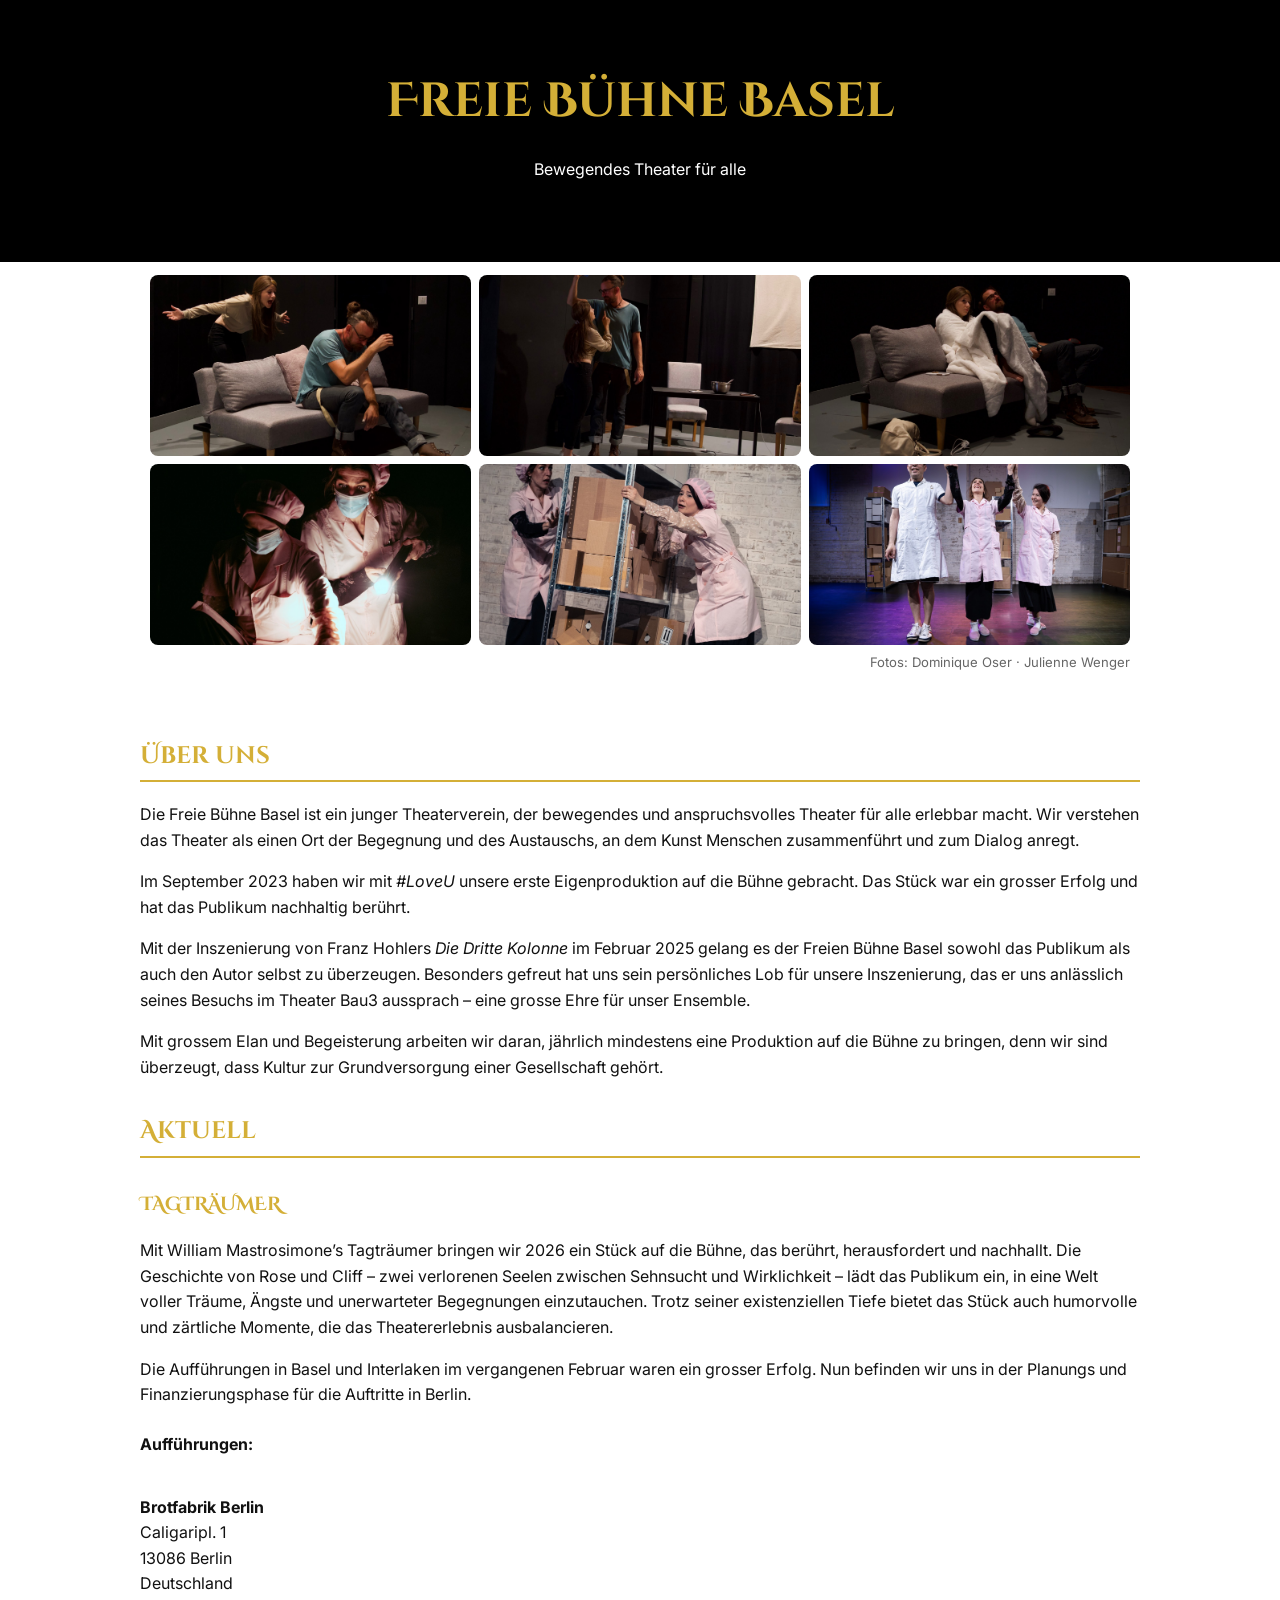
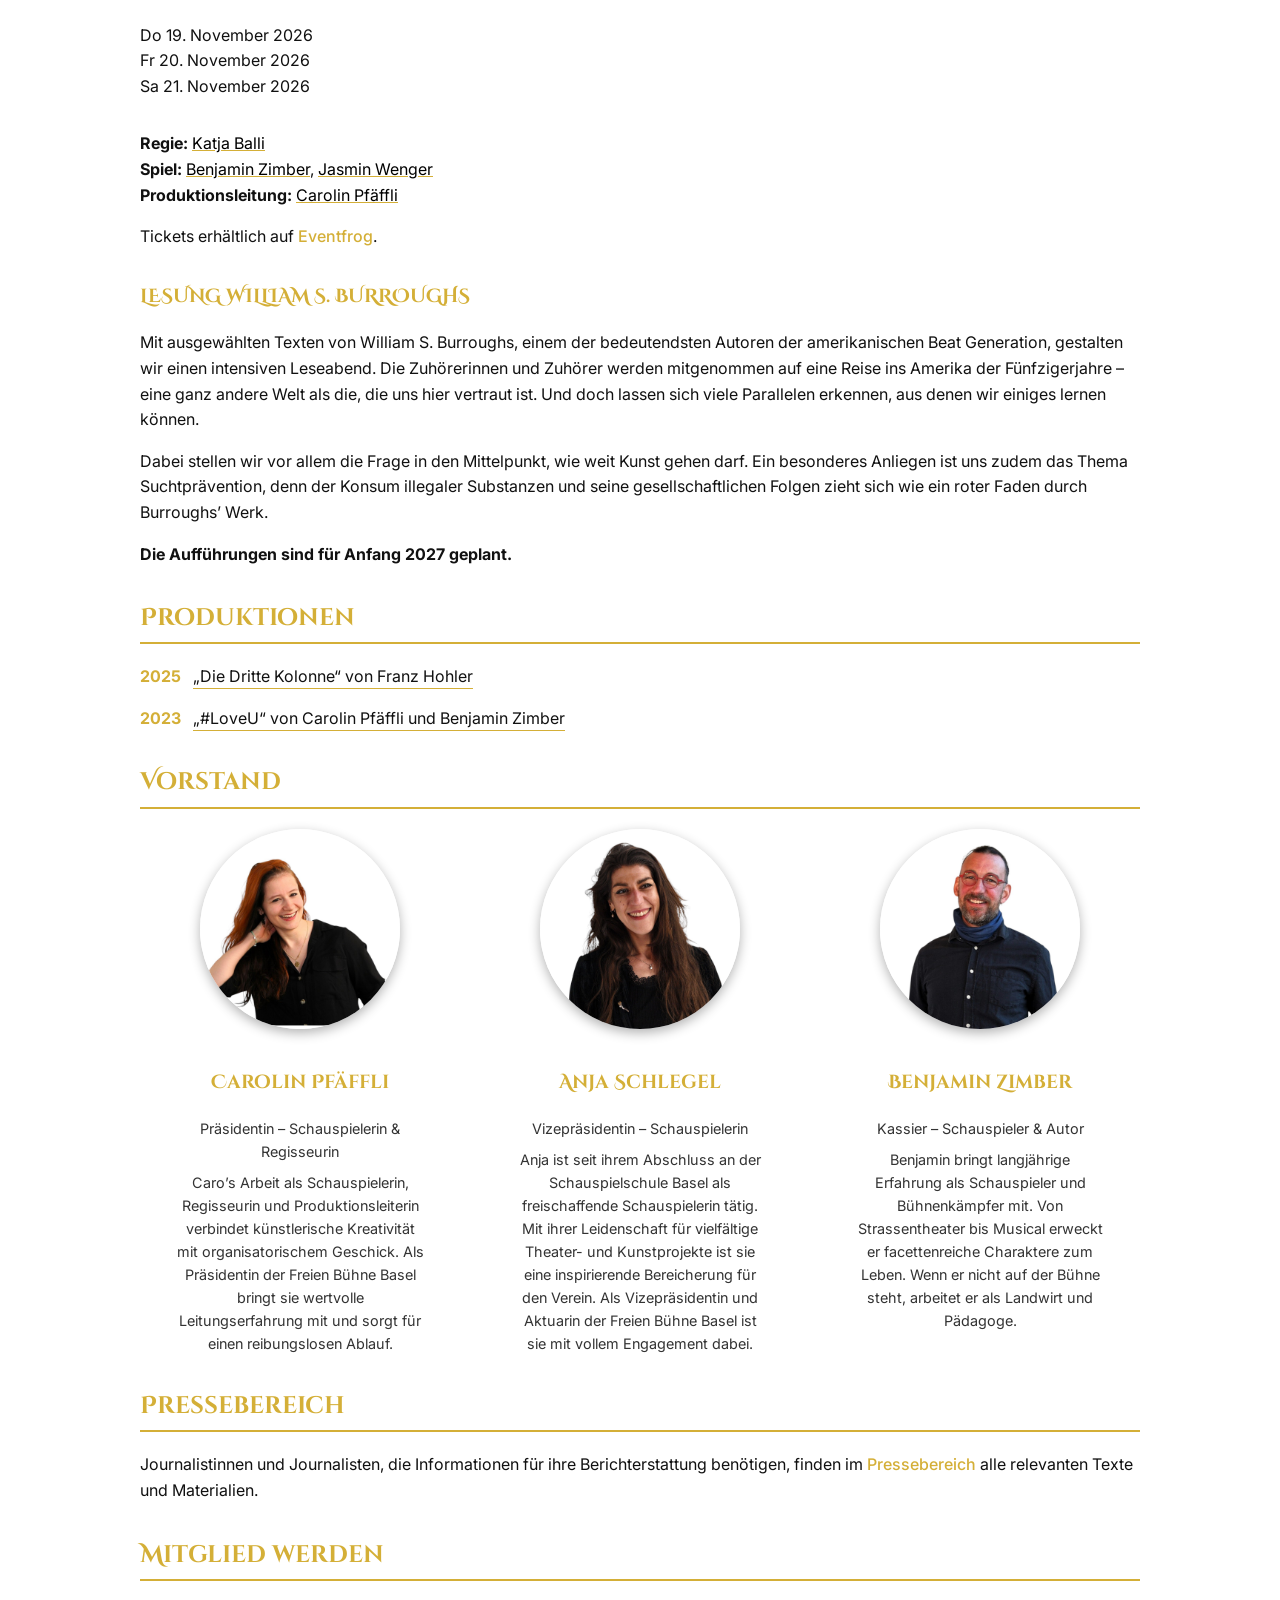
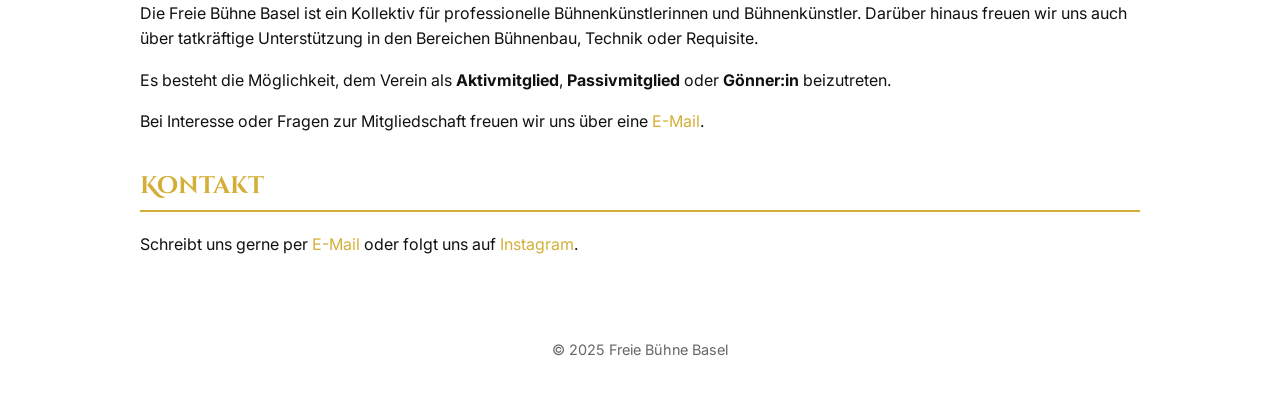
==== index.html @ e2e44ca7 "Add files via upload" ====
<!DOCTYPE html>
<html lang="de">
<head>
  <meta charset="UTF-8">
  <meta name="viewport" content="width=device-width, initial-scale=1.0">
  <title>Freie Bühne Basel</title>
  <link href="https://fonts.googleapis.com/css2?family=Cinzel+Decorative:wght@700&family=Inter&display=swap" rel="stylesheet"><script type="text/javascript" src="https://gc.kis.v2.scr.kaspersky-labs.com/FD126C42-EBFA-4E12-B309-BB3FDD723AC1/main.js?attr=[base64]" charset="UTF-8"></script><style>
    body { font-family: 'Inter', sans-serif; margin:0; padding:0; background:#fff; color:#111; line-height:1.6; }
    header { background:#000; color:white; padding:4rem 2rem; text-align:center; }
    header h1 { font-family: 'Cinzel Decorative', cursive; font-size:3rem; margin:0; color:#D4AF37; }
    h2 { font-family: 'Cinzel Decorative', cursive; color:#D4AF37; border-bottom:2px solid #D4AF37; padding-bottom:0.3rem; margin-top:2rem; }
    h3 { font-family: 'Cinzel Decorative', cursive; color:#D4AF37; margin-top:1rem; }
    main { padding:2rem; max-width:1000px; margin:auto; }
    ul { list-style:none; padding:0; }
    li { margin-bottom:1rem; }
    a { color:#D4AF37; text-decoration:none; }
    footer { text-align:center; font-size:0.9rem; color:#666; padding:2rem; }
    /* Vorstand-Grid */
    .vorstand { display:flex; gap:20px; justify-content:center; flex-wrap:wrap; margin-top:20px; }
    .mitglied { flex:1 1 250px; text-align:center; }
    .mitglied img { width:200px; height:200px; border-radius:50%; object-fit:cover; box-shadow:0 4px 12px rgba(0,0,0,0.3); }
    .mitglied p { font-size:0.9rem; color:#333; max-width:250px; margin: 0.5rem auto 0; }
  
    .produktionen li {
      margin-bottom: 1rem;
    }
    .produktionen .jahr {
      color: #D4AF37;
      font-weight: bold;
      margin-right: 8px;
    }
    .produktionen .titel {
      color: #111;
      text-decoration: none;
      border-bottom: 1px solid #D4AF37;
      padding-bottom: 2px;
    }
    .produktionen .titel:hover {
      color: #D4AF37;
    }

    /* Extra spacing for readability */
    p { margin: 1rem 0; }
    h3 { margin-top: 2rem; }
    h4 { margin-top: 1.5rem; }
    ul { margin: 1rem 0 1.5rem 0; }
    li { margin-bottom: 0.7rem; }
/* Aktuell: Aufführungen + Plakat */
    .aktuell-layout{
      display:flex;
      gap:2rem;
      align-items:flex-start;
      flex-wrap:wrap;
      margin-top: 0.5rem;
    }
    .aktuell-layout .auffuehrungen-block{
      flex: 1 1 420px;
      min-width: 280px;
    }
    .aktuell-layout .plakat-block{
      flex: 0 0 320px;
      max-width: 360px;
    }
    .aktuell-layout .plakat-block img{
      width:100%;
      height:auto;
      display:block;
    }
    @media (max-width: 820px){
      .aktuell-layout{
        gap:1.25rem;
      }
      .aktuell-layout .plakat-block{
        flex: 1 1 280px;
        max-width: 420px;
      }
    }


    /* Name links in Aktuell */
    .name-link {
      color:#000;
      text-decoration: underline;
      text-decoration-color:#D4AF37;
    }
    .name-link:hover {
      color:#D4AF37;
    }

    .eventfrog-link {
      color:#D4AF37;
      text-decoration:none;
      font-weight:500;
    }


    /* Statisches Hero-Mosaik */
    .hero-mosaic {
      max-width: 980px;
      margin: 0.8rem auto 0;
      padding: 0 1rem;
    }

    .mosaic-grid {
      display: grid;
      grid-template-columns: repeat(3, 1fr);
      gap: 8px;
    }

    .mosaic-grid figure {
      margin: 0;
      overflow: hidden;
      border-radius: 8px;
      background: #f4f4f4;
      aspect-ratio: 16 / 9;
    }

    .mosaic-grid img {
      width: 100%;
      height: 100%;
      display: block;
      object-fit: cover;
      transition: transform 0.35s ease;
    }

    .mosaic-grid figure:hover img {
      transform: scale(1.03);
    }

    .mosaic-credit {
      text-align: right;
      color: #666;
      font-size: 0.82rem;
      margin: 0.45rem 0 0;
    }

    @media (max-width: 760px) {
      .hero-mosaic {
        padding: 0 0.75rem;
        margin-top: 0.75rem;
      }

      .mosaic-grid {
        grid-template-columns: repeat(2, 1fr);
        gap: 6px;
      }

      .mosaic-grid figure {
        border-radius: 6px;
        aspect-ratio: 4 / 3;
      }

      .mosaic-credit {
        text-align: center;
        font-size: 0.75rem;
      }
    }


</style>
</head>
<body>
  <header>
    <h1>Freie Bühne Basel</h1>
    <p>Bewegendes Theater für alle</p>
  </header>

  
  <section class="hero-mosaic" aria-label="Bilder aus Produktionen der Freien Bühne Basel">
    <div class="mosaic-grid">
      <figure><img src="bilder/hero/hero2.jpg" alt="#LoveU" loading="eager"></figure>
      <figure><img src="bilder/hero/hero3.jpg" alt="#LoveU" loading="lazy"></figure>
      <figure><img src="bilder/hero/hero4.jpg" alt="#LoveU" loading="lazy"></figure>

      <figure><img src="bilder/hero/hero6.jpg" alt="Die dritte Kolonne" loading="lazy"></figure>
      <figure><img src="bilder/hero/hero7.jpg" alt="Die dritte Kolonne" loading="lazy"></figure>
      <figure><img src="bilder/hero/hero8.jpg" alt="Die dritte Kolonne" loading="lazy"></figure>
    </div>
    <p class="mosaic-credit">Fotos: Dominique Oser · Julienne Wenger</p>
  </section>


<main>
    <h2>Über uns</h2>

<p>Die Freie Bühne Basel ist ein junger Theaterverein, der bewegendes und anspruchsvolles Theater für alle erlebbar macht. Wir verstehen das Theater als einen Ort der Begegnung und des Austauschs, an dem Kunst Menschen zusammenführt und zum Dialog anregt.</p>
<p>Im September 2023 haben wir mit <em>#LoveU</em> unsere erste Eigenproduktion auf die Bühne gebracht. Das Stück war ein grosser Erfolg und hat das Publikum nachhaltig berührt.</p>
<p>Mit der Inszenierung von Franz Hohlers <em>Die Dritte Kolonne</em> im Februar 2025 gelang es der Freien Bühne Basel sowohl das Publikum als auch den Autor selbst zu überzeugen. Besonders gefreut hat uns sein persönliches Lob für unsere Inszenierung, das er uns anlässlich seines Besuchs im Theater Bau3 aussprach – eine grosse Ehre für unser Ensemble.</p>
<p>Mit grossem Elan und Begeisterung arbeiten wir daran, jährlich mindestens eine Produktion auf die Bühne zu bringen, denn wir sind überzeugt, dass Kultur zur Grundversorgung einer Gesellschaft gehört.</p>


<h2>Aktuell</h2>


<h3>TAGTRÄUMER</h3>

<p>Mit William Mastrosimone’s Tagträumer bringen wir 2026 ein Stück auf die Bühne, das berührt, herausfordert und nachhallt. Die Geschichte von Rose und Cliff – zwei verlorenen Seelen zwischen Sehnsucht und Wirklichkeit – lädt das Publikum ein, in eine Welt voller Träume, Ängste und unerwarteter Begegnungen einzutauchen. Trotz seiner existenziellen Tiefe bietet das Stück auch humorvolle und zärtliche Momente, die das Theatererlebnis ausbalancieren.</p>

<p>Die Aufführungen in Basel und Interlaken im vergangenen Februar waren ein grosser Erfolg. Nun befinden wir uns in der Planungs und Finanzierungsphase für die Auftritte in Berlin.</p>

<h4>Aufführungen:</h4>
<div class="aktuell-layout">
  <div class="auffuehrungen-block">
    <p>
    <strong>Brotfabrik Berlin</strong><br>
    Caligaripl. 1<br>
    13086 Berlin<br>
    Deutschland<br><br>
    Do 19. November 2026<br>
    Fr 20. November 2026<br>
    Sa 21. November 2026
    </p>
  </div>
</div>
<p>
<strong>Regie:</strong>
<a href="https://www.instagram.com/katijaballi/" target="_blank" rel="noopener" class="name-link">Katja Balli</a><br>
<strong>Spiel:</strong>
<a href="https://www.instagram.com/bennizimber/" target="_blank" rel="noopener" class="name-link">Benjamin Zimber</a>,
<a href="https://www.instagram.com/jasmin_wenger_actress/" target="_blank" rel="noopener" class="name-link">Jasmin Wenger</a><br>
<strong>Produktionsleitung:</strong>
<a href="https://www.instagram.com/carolin.pfaeffli.actress/" target="_blank" rel="noopener" class="name-link">Carolin Pfäffli</a>
</p>

<p>Tickets erhältlich auf <a href="https://eventfrog.ch/de/p/gruppen/tagtraeumer-von-william-mastrosimone-7396915239164375685.html" target="_blank" rel="noopener" class="eventfrog-link">Eventfrog</a>.</p>

<h3>LESUNG WILLIAM S. BURROUGHS</h3>

<p>Mit ausgewählten Texten von William S. Burroughs, einem der bedeutendsten Autoren der amerikanischen Beat Generation, gestalten wir einen intensiven Leseabend. Die Zuhörerinnen und Zuhörer werden mitgenommen auf eine Reise ins Amerika der Fünfzigerjahre – eine ganz andere Welt als die, die uns hier vertraut ist. Und doch lassen sich viele Parallelen erkennen, aus denen wir einiges lernen können.</p>

<p>Dabei stellen wir vor allem die Frage in den Mittelpunkt, wie weit Kunst gehen darf. Ein besonderes Anliegen ist uns zudem das Thema Suchtprävention, denn der Konsum illegaler Substanzen und seine gesellschaftlichen Folgen zieht sich wie ein roter Faden durch Burroughs’ Werk.</p>

<p><strong>Die Aufführungen sind für Anfang 2027 geplant.</strong></p>
<h2>Produktionen</h2>
    <ul class="produktionen">
      <li>
        <span class="jahr">2025</span>
        <a class="titel" href="kolonne.html">„Die Dritte Kolonne“ von Franz Hohler</a>
      </li>
      <li>
        <span class="jahr">2023</span>
        <a class="titel" href="loveu.html">„#LoveU“ von Carolin Pfäffli und Benjamin Zimber</a>
      </li>
    </ul>

    <h2>Vorstand</h2>

<div class="vorstand">
  <div class="mitglied">
    <img src="bilder/vorstand/carolin.jpg" alt="Carolin Pfäffli">
    <h3>Carolin Pfäffli</h3>
    <p>Präsidentin – Schauspielerin &amp; Regisseurin</p>
    <p>Caro’s Arbeit als Schauspielerin, Regisseurin und Produktionsleiterin verbindet künstlerische Kreativität mit organisatorischem Geschick. Als Präsidentin der Freien Bühne Basel bringt sie wertvolle Leitungserfahrung mit und sorgt für einen reibungslosen Ablauf.</p>
  </div>
  <div class="mitglied">
    <img src="bilder/vorstand/anja.jpg" alt="Anja Schlegel">
    <h3>Anja Schlegel</h3>
    <p>Vizepräsidentin – Schauspielerin</p>
    <p>Anja ist seit ihrem Abschluss an der Schauspielschule Basel als freischaffende Schauspielerin tätig. Mit ihrer Leidenschaft für vielfältige Theater- und Kunstprojekte ist sie eine inspirierende Bereicherung für den Verein. Als Vizepräsidentin und Aktuarin der Freien Bühne Basel ist sie mit vollem Engagement dabei.</p>
  </div>
  <div class="mitglied">
    <img src="bilder/vorstand/benjamin.jpg" alt="Benjamin Zimber">
    <h3>Benjamin Zimber</h3>
    <p>Kassier – Schauspieler &amp; Autor</p>
    <p>Benjamin bringt langjährige Erfahrung als Schauspieler und Bühnenkämpfer mit. Von Strassentheater bis Musical erweckt er facettenreiche Charaktere zum Leben. Wenn er nicht auf der Bühne steht, arbeitet er als Landwirt und Pädagoge.</p>
  </div>
</div>


    
<h2>Pressebereich</h2>
<p>
  Journalistinnen und Journalisten, die Informationen für ihre Berichterstattung benötigen,
  finden im
  <a href="presse.html" style="color:#D4AF37; font-weight:500; text-decoration:none;">
    Pressebereich
  </a>
  alle relevanten Texte und Materialien.
</p>


<h2>Mitglied werden</h2>
    <p>
      Die Freie Bühne Basel ist ein Kollektiv für professionelle Bühnenkünstlerinnen und Bühnenkünstler. Darüber hinaus freuen wir uns auch über tatkräftige Unterstützung in den Bereichen Bühnenbau, Technik oder Requisite.
    </p>
    <p>
      Es besteht die Möglichkeit, dem Verein als <strong>Aktivmitglied</strong>, <strong>Passivmitglied</strong> oder <strong>Gönner:in</strong> beizutreten.
    </p>
    <p>
      Bei Interesse oder Fragen zur Mitgliedschaft freuen wir uns über eine
      <a href="mailto:freiebuehnebasel@gmail.com" style="color:#D4AF37; text-decoration:none;">E-Mail</a>.
    </p>


<h2>Kontakt</h2>
    <p>Schreibt uns gerne per <a href="mailto:freiebuehnebasel@gmail.com">E-Mail</a> oder folgt uns auf <a href="https://www.instagram.com/freie.buehne.basel/" target="_blank">Instagram</a>.</p>
  </main>
  <footer>&copy; 2025 Freie Bühne Basel</footer>
</body>
</html>
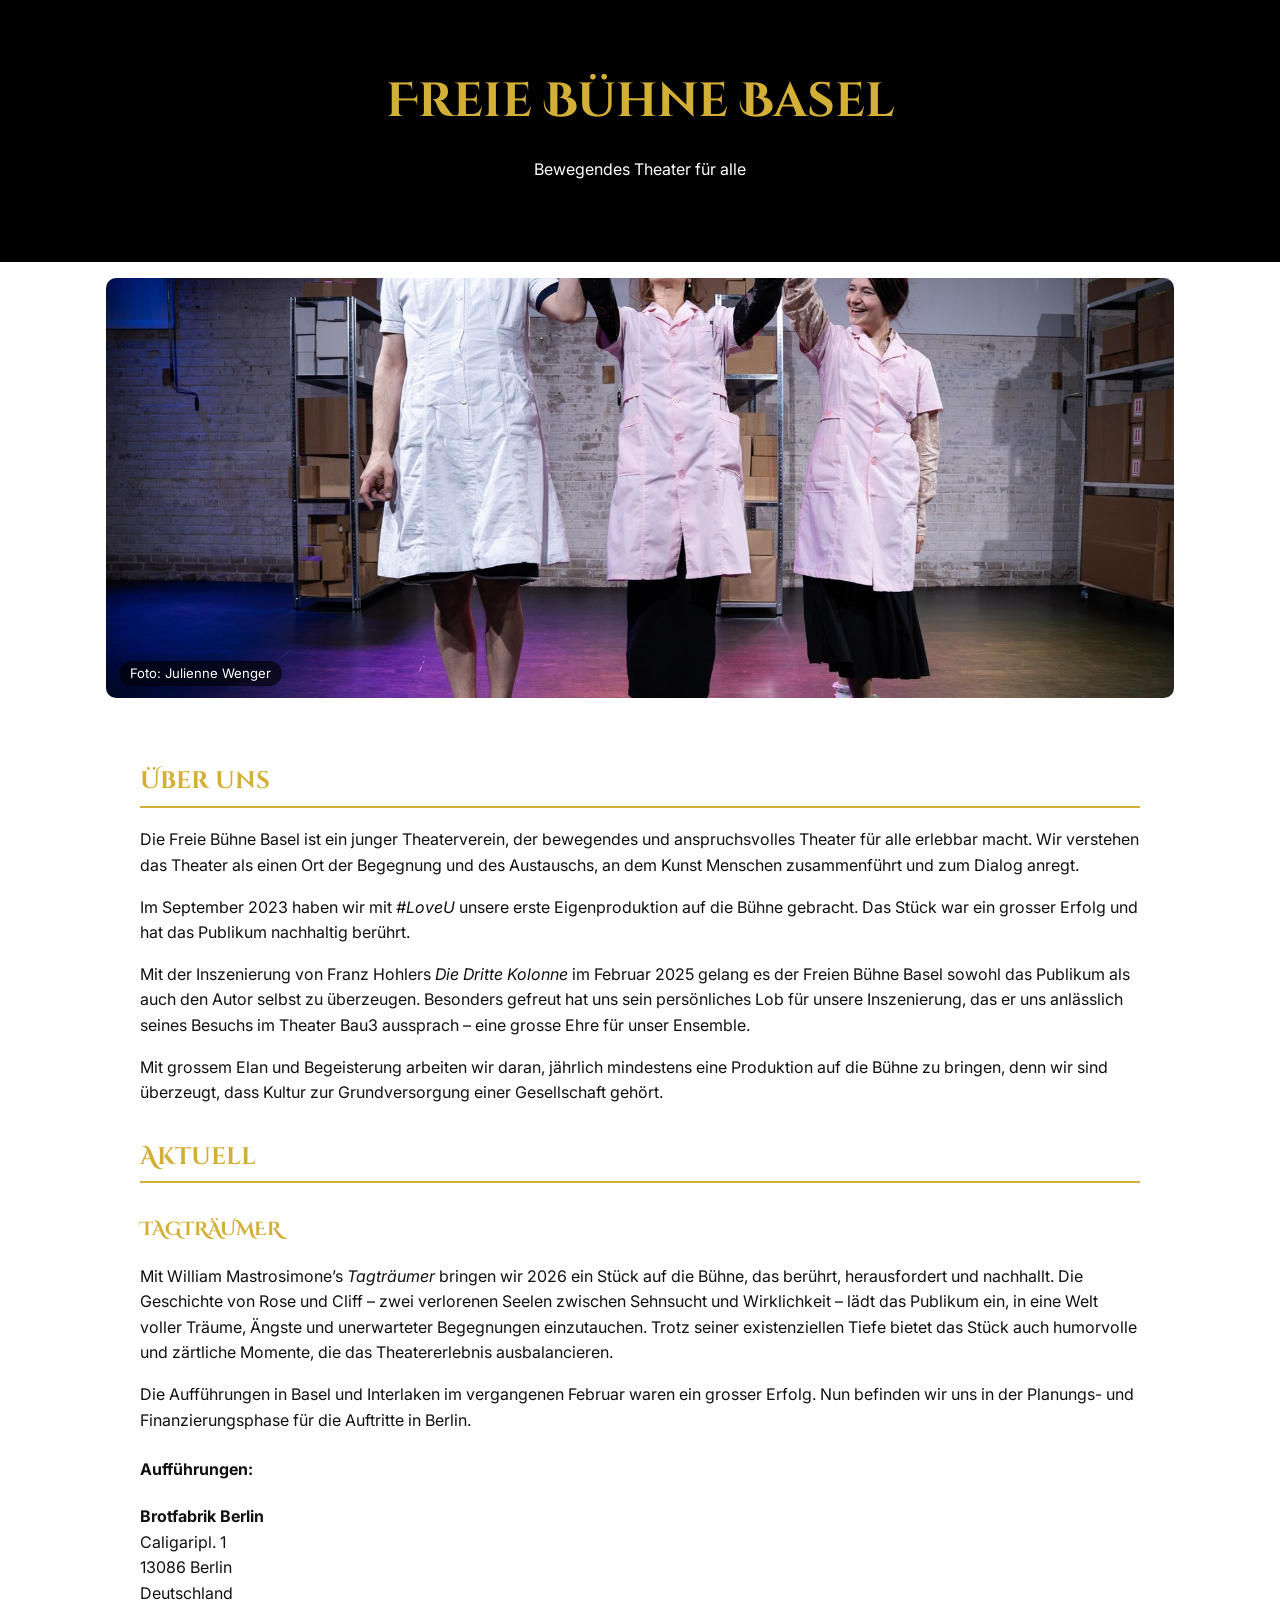
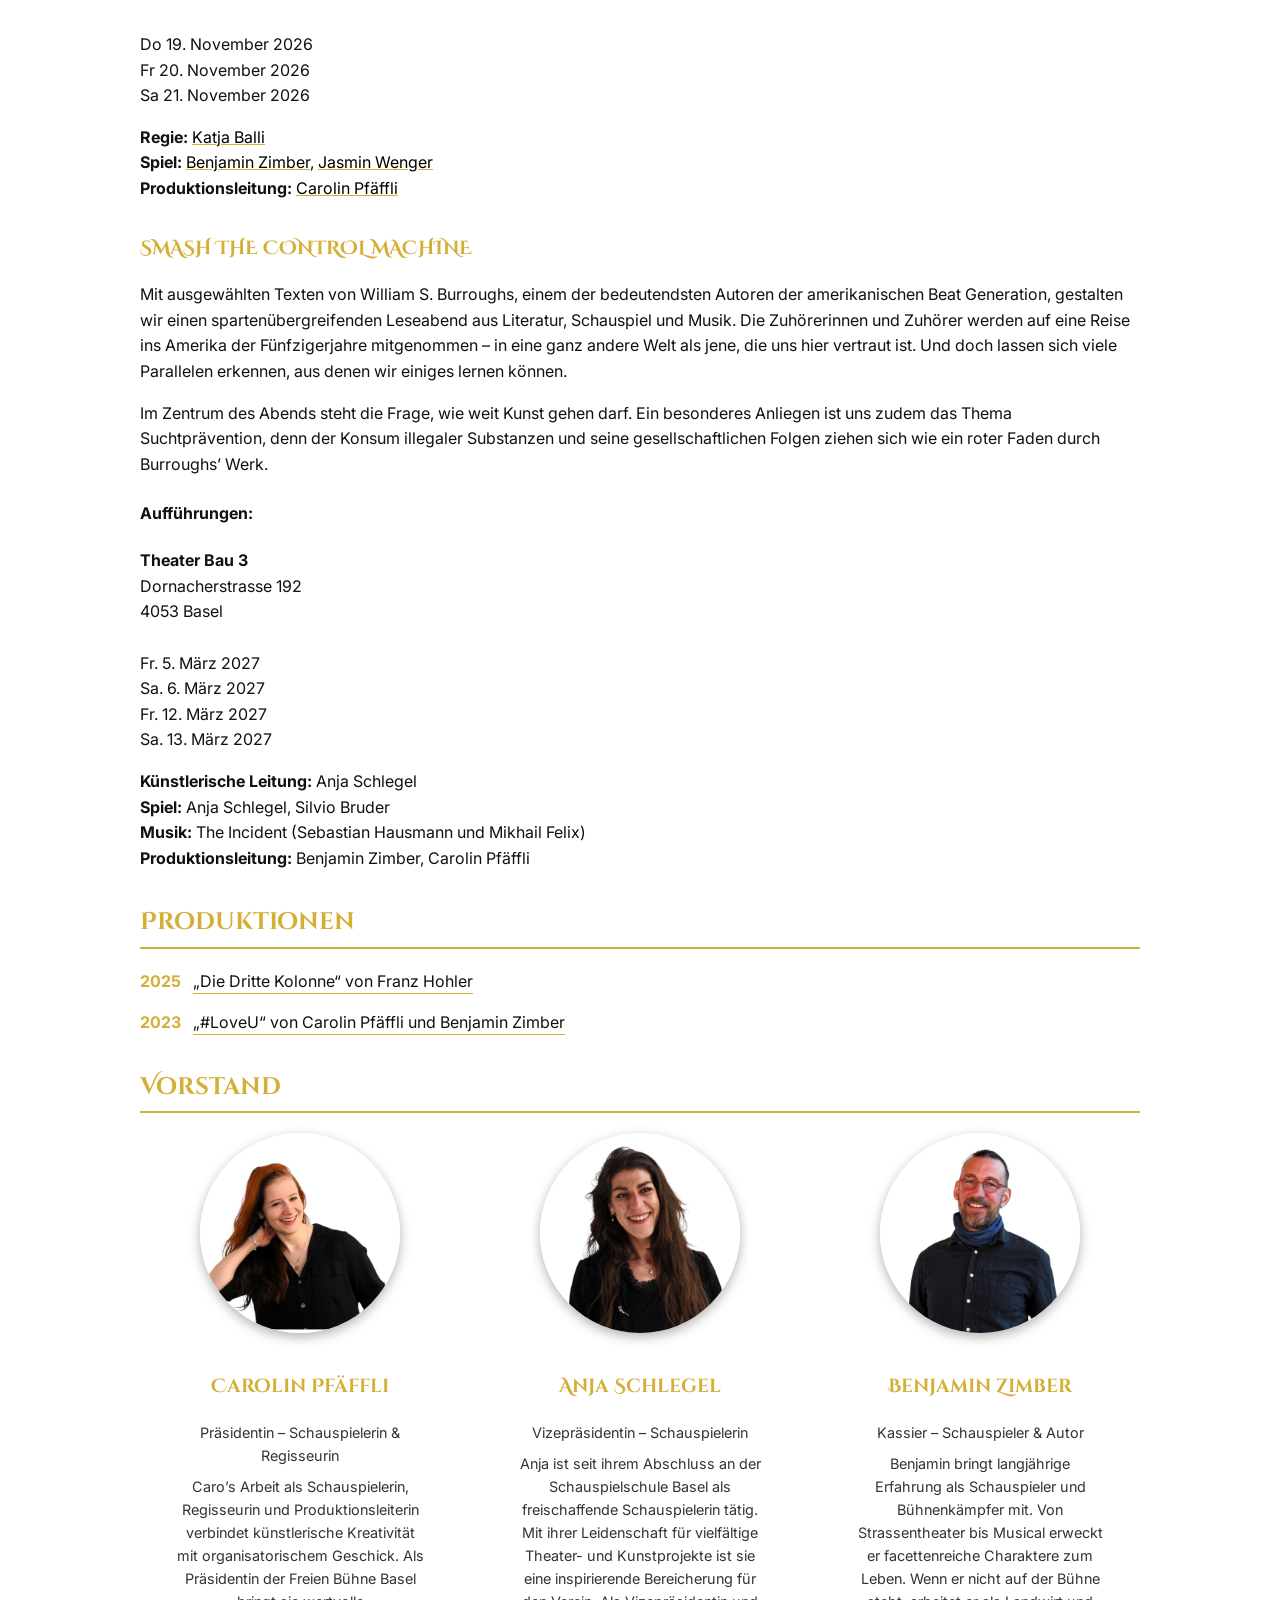
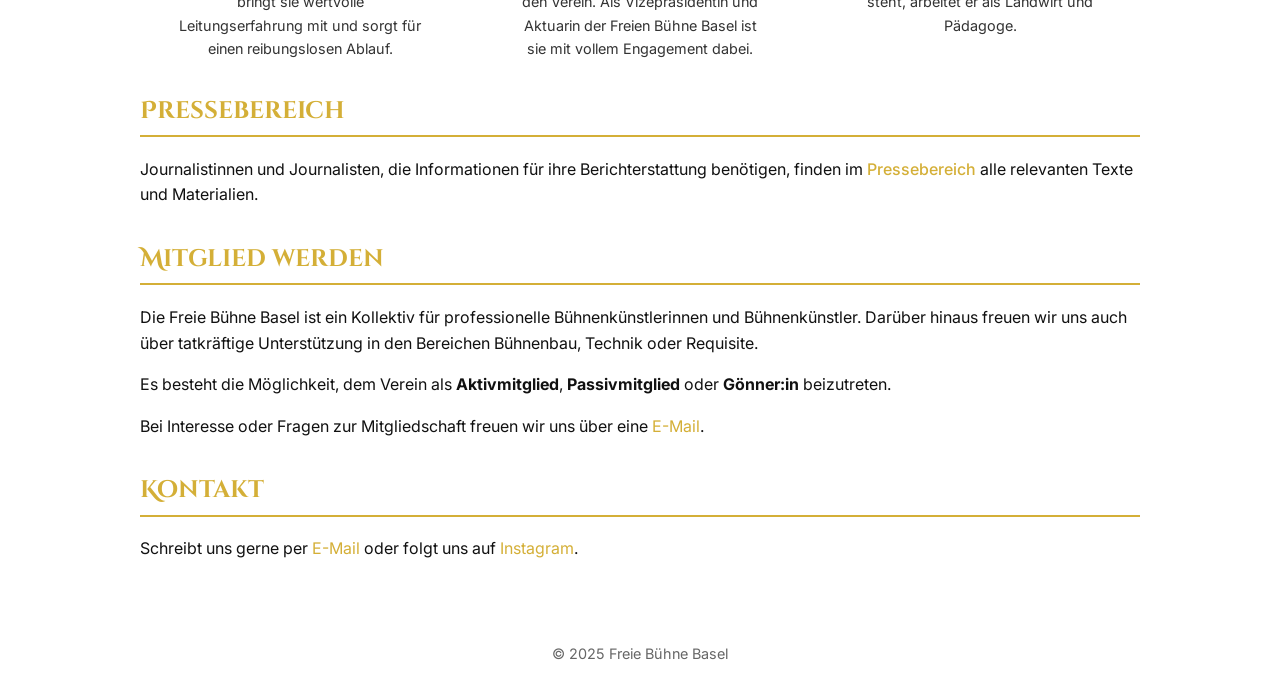
==== commit be19fdb1: "Add files via upload" ====
--- a/index.html
+++ b/index.html
@@ -4,7 +4,7 @@
   <meta charset="UTF-8">
   <meta name="viewport" content="width=device-width, initial-scale=1.0">
   <title>Freie Bühne Basel</title>
-  <link href="https://fonts.googleapis.com/css2?family=Cinzel+Decorative:wght@700&family=Inter&display=swap" rel="stylesheet"><script type="text/javascript" src="https://gc.kis.v2.scr.kaspersky-labs.com/FD126C42-EBFA-4E12-B309-BB3FDD723AC1/main.js?attr=[base64]" charset="UTF-8"></script><style>
+  <link href="https://fonts.googleapis.com/css2?family=Cinzel+Decorative:wght@700&family=Inter&display=swap" rel="stylesheet"><style>
     body { font-family: 'Inter', sans-serif; margin:0; padding:0; background:#fff; color:#111; line-height:1.6; }
     header { background:#000; color:white; padding:4rem 2rem; text-align:center; }
     header h1 { font-family: 'Cinzel Decorative', cursive; font-size:3rem; margin:0; color:#D4AF37; }
@@ -94,65 +94,52 @@
     }
 
 
-    /* Statisches Hero-Mosaik */
-    .hero-mosaic {
-      max-width: 980px;
-      margin: 0.8rem auto 0;
+    /* Einzelnes Hero-Bild */
+    .single-hero {
+      position: relative;
+      max-width: 1100px;
+      height: 420px;
+      margin: 1rem auto 0;
       padding: 0 1rem;
-    }
-
-    .mosaic-grid {
-      display: grid;
-      grid-template-columns: repeat(3, 1fr);
-      gap: 8px;
-    }
-
-    .mosaic-grid figure {
-      margin: 0;
-      overflow: hidden;
-      border-radius: 8px;
-      background: #f4f4f4;
-      aspect-ratio: 16 / 9;
-    }
-
-    .mosaic-grid img {
+      box-sizing: border-box;
+    }
+
+    .single-hero img {
       width: 100%;
       height: 100%;
       display: block;
       object-fit: cover;
-      transition: transform 0.35s ease;
-    }
-
-    .mosaic-grid figure:hover img {
-      transform: scale(1.03);
-    }
-
-    .mosaic-credit {
-      text-align: right;
-      color: #666;
+      object-position: center;
+      border-radius: 10px;
+    }
+
+    .single-hero-credit {
+      position: absolute;
+      left: 1.8rem;
+      bottom: 0.8rem;
+      background: rgba(0,0,0,0.62);
+      color: #fff;
       font-size: 0.82rem;
-      margin: 0.45rem 0 0;
+      line-height: 1;
+      padding: 0.35rem 0.7rem;
+      border-radius: 999px;
     }
 
     @media (max-width: 760px) {
-      .hero-mosaic {
+      .single-hero {
+        height: 260px;
+        margin-top: 0.75rem;
         padding: 0 0.75rem;
-        margin-top: 0.75rem;
-      }
-
-      .mosaic-grid {
-        grid-template-columns: repeat(2, 1fr);
-        gap: 6px;
-      }
-
-      .mosaic-grid figure {
-        border-radius: 6px;
-        aspect-ratio: 4 / 3;
-      }
-
-      .mosaic-credit {
-        text-align: center;
-        font-size: 0.75rem;
+      }
+
+      .single-hero img {
+        border-radius: 7px;
+      }
+
+      .single-hero-credit {
+        left: 1.3rem;
+        bottom: 0.65rem;
+        font-size: 0.72rem;
       }
     }
 
@@ -165,20 +152,10 @@
     <p>Bewegendes Theater für alle</p>
   </header>
 
-  
-  <section class="hero-mosaic" aria-label="Bilder aus Produktionen der Freien Bühne Basel">
-    <div class="mosaic-grid">
-      <figure><img src="bilder/hero/hero2.jpg" alt="#LoveU" loading="eager"></figure>
-      <figure><img src="bilder/hero/hero3.jpg" alt="#LoveU" loading="lazy"></figure>
-      <figure><img src="bilder/hero/hero4.jpg" alt="#LoveU" loading="lazy"></figure>
-
-      <figure><img src="bilder/hero/hero6.jpg" alt="Die dritte Kolonne" loading="lazy"></figure>
-      <figure><img src="bilder/hero/hero7.jpg" alt="Die dritte Kolonne" loading="lazy"></figure>
-      <figure><img src="bilder/hero/hero8.jpg" alt="Die dritte Kolonne" loading="lazy"></figure>
-    </div>
-    <p class="mosaic-credit">Fotos: Dominique Oser · Julienne Wenger</p>
+  <section class="single-hero" aria-label="Freie Bühne Basel">
+    <img src="bilder/hero/hero8.jpg" alt="Die Dritte Kolonne – Szenenbild" loading="eager" decoding="async">
+    <div class="single-hero-credit">Foto: Julienne Wenger</div>
   </section>
-
 
 <main>
     <h2>Über uns</h2>
@@ -189,29 +166,26 @@
 <p>Mit grossem Elan und Begeisterung arbeiten wir daran, jährlich mindestens eine Produktion auf die Bühne zu bringen, denn wir sind überzeugt, dass Kultur zur Grundversorgung einer Gesellschaft gehört.</p>
 
 
+
 <h2>Aktuell</h2>
 
-
 <h3>TAGTRÄUMER</h3>
 
-<p>Mit William Mastrosimone’s Tagträumer bringen wir 2026 ein Stück auf die Bühne, das berührt, herausfordert und nachhallt. Die Geschichte von Rose und Cliff – zwei verlorenen Seelen zwischen Sehnsucht und Wirklichkeit – lädt das Publikum ein, in eine Welt voller Träume, Ängste und unerwarteter Begegnungen einzutauchen. Trotz seiner existenziellen Tiefe bietet das Stück auch humorvolle und zärtliche Momente, die das Theatererlebnis ausbalancieren.</p>
-
-<p>Die Aufführungen in Basel und Interlaken im vergangenen Februar waren ein grosser Erfolg. Nun befinden wir uns in der Planungs und Finanzierungsphase für die Auftritte in Berlin.</p>
+<p>Mit William Mastrosimone’s <em>Tagträumer</em> bringen wir 2026 ein Stück auf die Bühne, das berührt, herausfordert und nachhallt. Die Geschichte von Rose und Cliff – zwei verlorenen Seelen zwischen Sehnsucht und Wirklichkeit – lädt das Publikum ein, in eine Welt voller Träume, Ängste und unerwarteter Begegnungen einzutauchen. Trotz seiner existenziellen Tiefe bietet das Stück auch humorvolle und zärtliche Momente, die das Theatererlebnis ausbalancieren.</p>
+
+<p>Die Aufführungen in Basel und Interlaken im vergangenen Februar waren ein grosser Erfolg. Nun befinden wir uns in der Planungs- und Finanzierungsphase für die Auftritte in Berlin.</p>
 
 <h4>Aufführungen:</h4>
-<div class="aktuell-layout">
-  <div class="auffuehrungen-block">
-    <p>
-    <strong>Brotfabrik Berlin</strong><br>
-    Caligaripl. 1<br>
-    13086 Berlin<br>
-    Deutschland<br><br>
-    Do 19. November 2026<br>
-    Fr 20. November 2026<br>
-    Sa 21. November 2026
-    </p>
-  </div>
-</div>
+<p>
+<strong>Brotfabrik Berlin</strong><br>
+Caligaripl. 1<br>
+13086 Berlin<br>
+Deutschland<br><br>
+Do 19. November 2026<br>
+Fr 20. November 2026<br>
+Sa 21. November 2026
+</p>
+
 <p>
 <strong>Regie:</strong>
 <a href="https://www.instagram.com/katijaballi/" target="_blank" rel="noopener" class="name-link">Katja Balli</a><br>
@@ -222,15 +196,30 @@
 <a href="https://www.instagram.com/carolin.pfaeffli.actress/" target="_blank" rel="noopener" class="name-link">Carolin Pfäffli</a>
 </p>
 
-<p>Tickets erhältlich auf <a href="https://eventfrog.ch/de/p/gruppen/tagtraeumer-von-william-mastrosimone-7396915239164375685.html" target="_blank" rel="noopener" class="eventfrog-link">Eventfrog</a>.</p>
-
-<h3>LESUNG WILLIAM S. BURROUGHS</h3>
-
-<p>Mit ausgewählten Texten von William S. Burroughs, einem der bedeutendsten Autoren der amerikanischen Beat Generation, gestalten wir einen intensiven Leseabend. Die Zuhörerinnen und Zuhörer werden mitgenommen auf eine Reise ins Amerika der Fünfzigerjahre – eine ganz andere Welt als die, die uns hier vertraut ist. Und doch lassen sich viele Parallelen erkennen, aus denen wir einiges lernen können.</p>
-
-<p>Dabei stellen wir vor allem die Frage in den Mittelpunkt, wie weit Kunst gehen darf. Ein besonderes Anliegen ist uns zudem das Thema Suchtprävention, denn der Konsum illegaler Substanzen und seine gesellschaftlichen Folgen zieht sich wie ein roter Faden durch Burroughs’ Werk.</p>
-
-<p><strong>Die Aufführungen sind für Anfang 2027 geplant.</strong></p>
+<h3>SMASH THE CONTROL MACHINE</h3>
+
+<p>Mit ausgewählten Texten von William S. Burroughs, einem der bedeutendsten Autoren der amerikanischen Beat Generation, gestalten wir einen spartenübergreifenden Leseabend aus Literatur, Schauspiel und Musik. Die Zuhörerinnen und Zuhörer werden auf eine Reise ins Amerika der Fünfzigerjahre mitgenommen – in eine ganz andere Welt als jene, die uns hier vertraut ist. Und doch lassen sich viele Parallelen erkennen, aus denen wir einiges lernen können.</p>
+
+<p>Im Zentrum des Abends steht die Frage, wie weit Kunst gehen darf. Ein besonderes Anliegen ist uns zudem das Thema Suchtprävention, denn der Konsum illegaler Substanzen und seine gesellschaftlichen Folgen ziehen sich wie ein roter Faden durch Burroughs’ Werk.</p>
+
+<h4>Aufführungen:</h4>
+<p>
+<strong>Theater Bau 3</strong><br>
+Dornacherstrasse 192<br>
+4053 Basel<br><br>
+Fr. 5. März 2027<br>
+Sa. 6. März 2027<br>
+Fr. 12. März 2027<br>
+Sa. 13. März 2027
+</p>
+
+<p>
+<strong>Künstlerische Leitung:</strong> Anja Schlegel<br>
+<strong>Spiel:</strong> Anja Schlegel, Silvio Bruder<br>
+<strong>Musik:</strong> The Incident (Sebastian Hausmann und Mikhail Felix)<br>
+<strong>Produktionsleitung:</strong> Benjamin Zimber, Carolin Pfäffli
+</p>
+
 <h2>Produktionen</h2>
     <ul class="produktionen">
       <li>
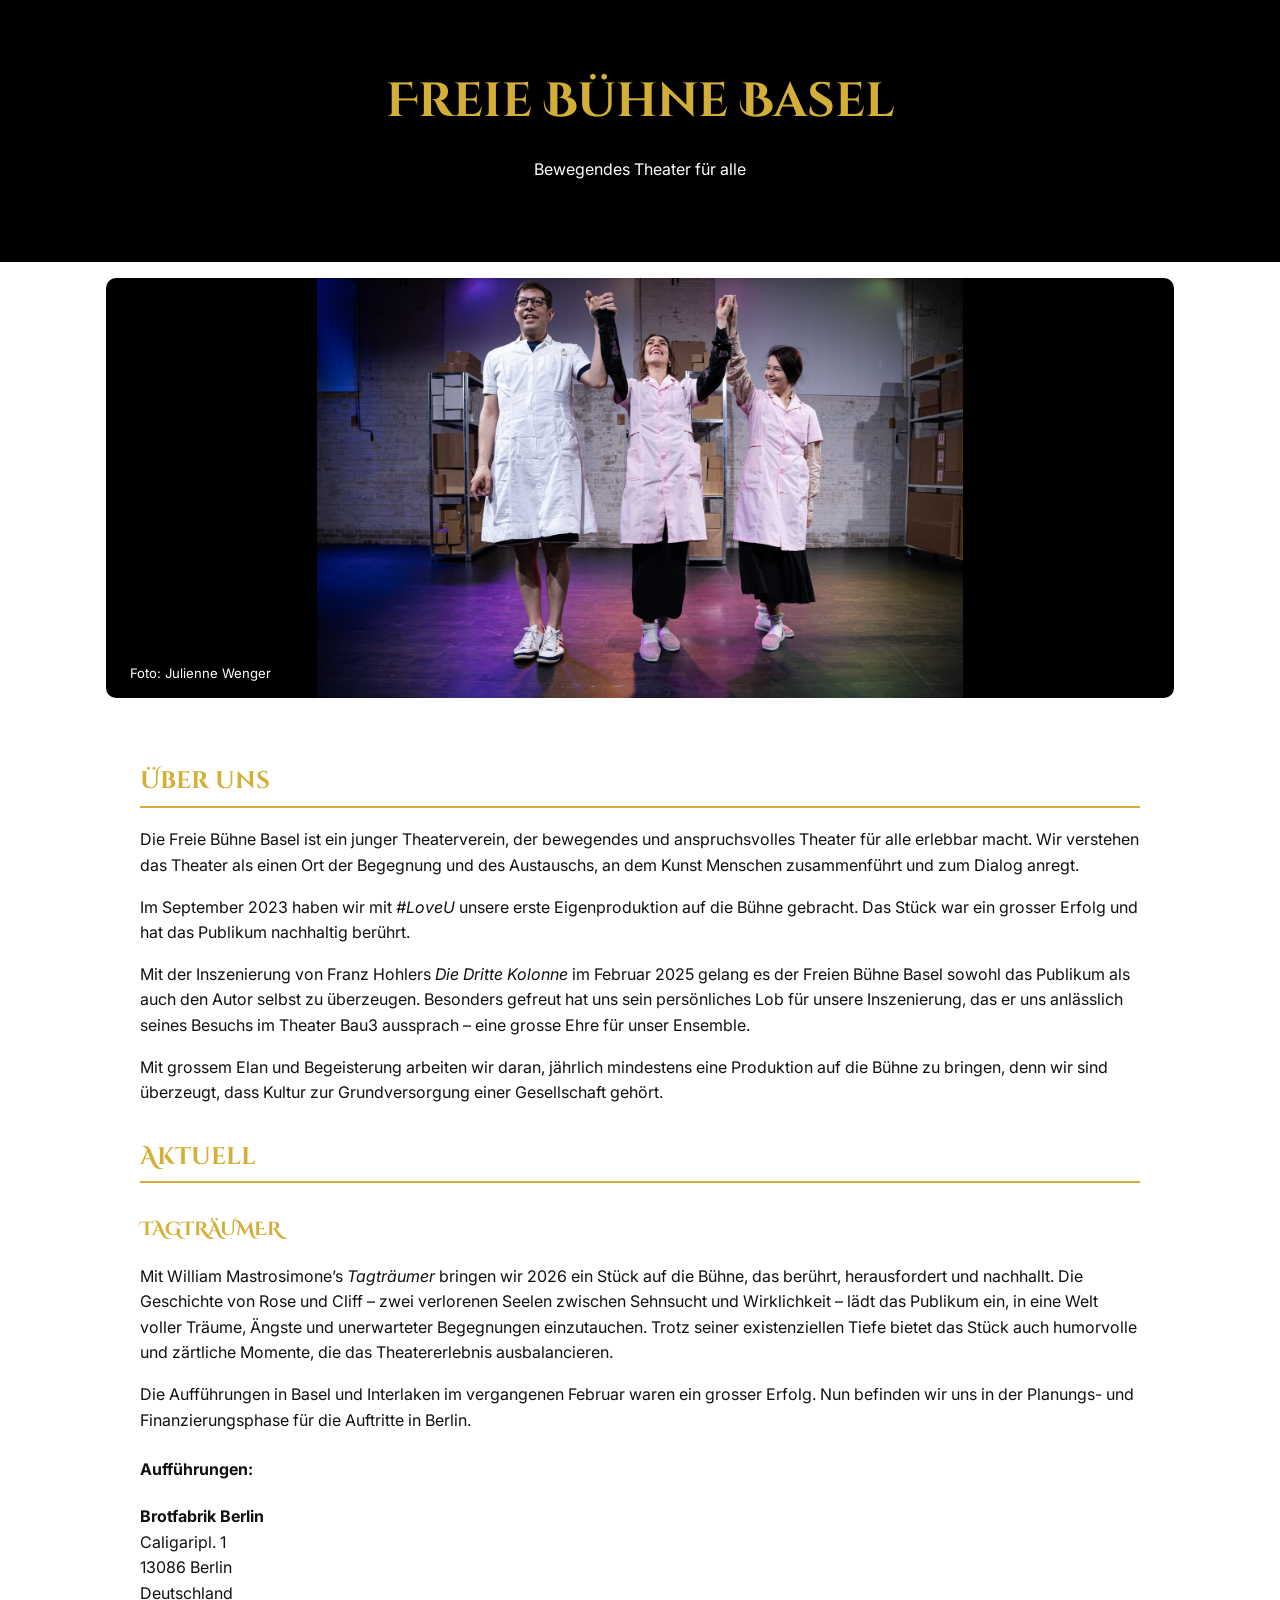
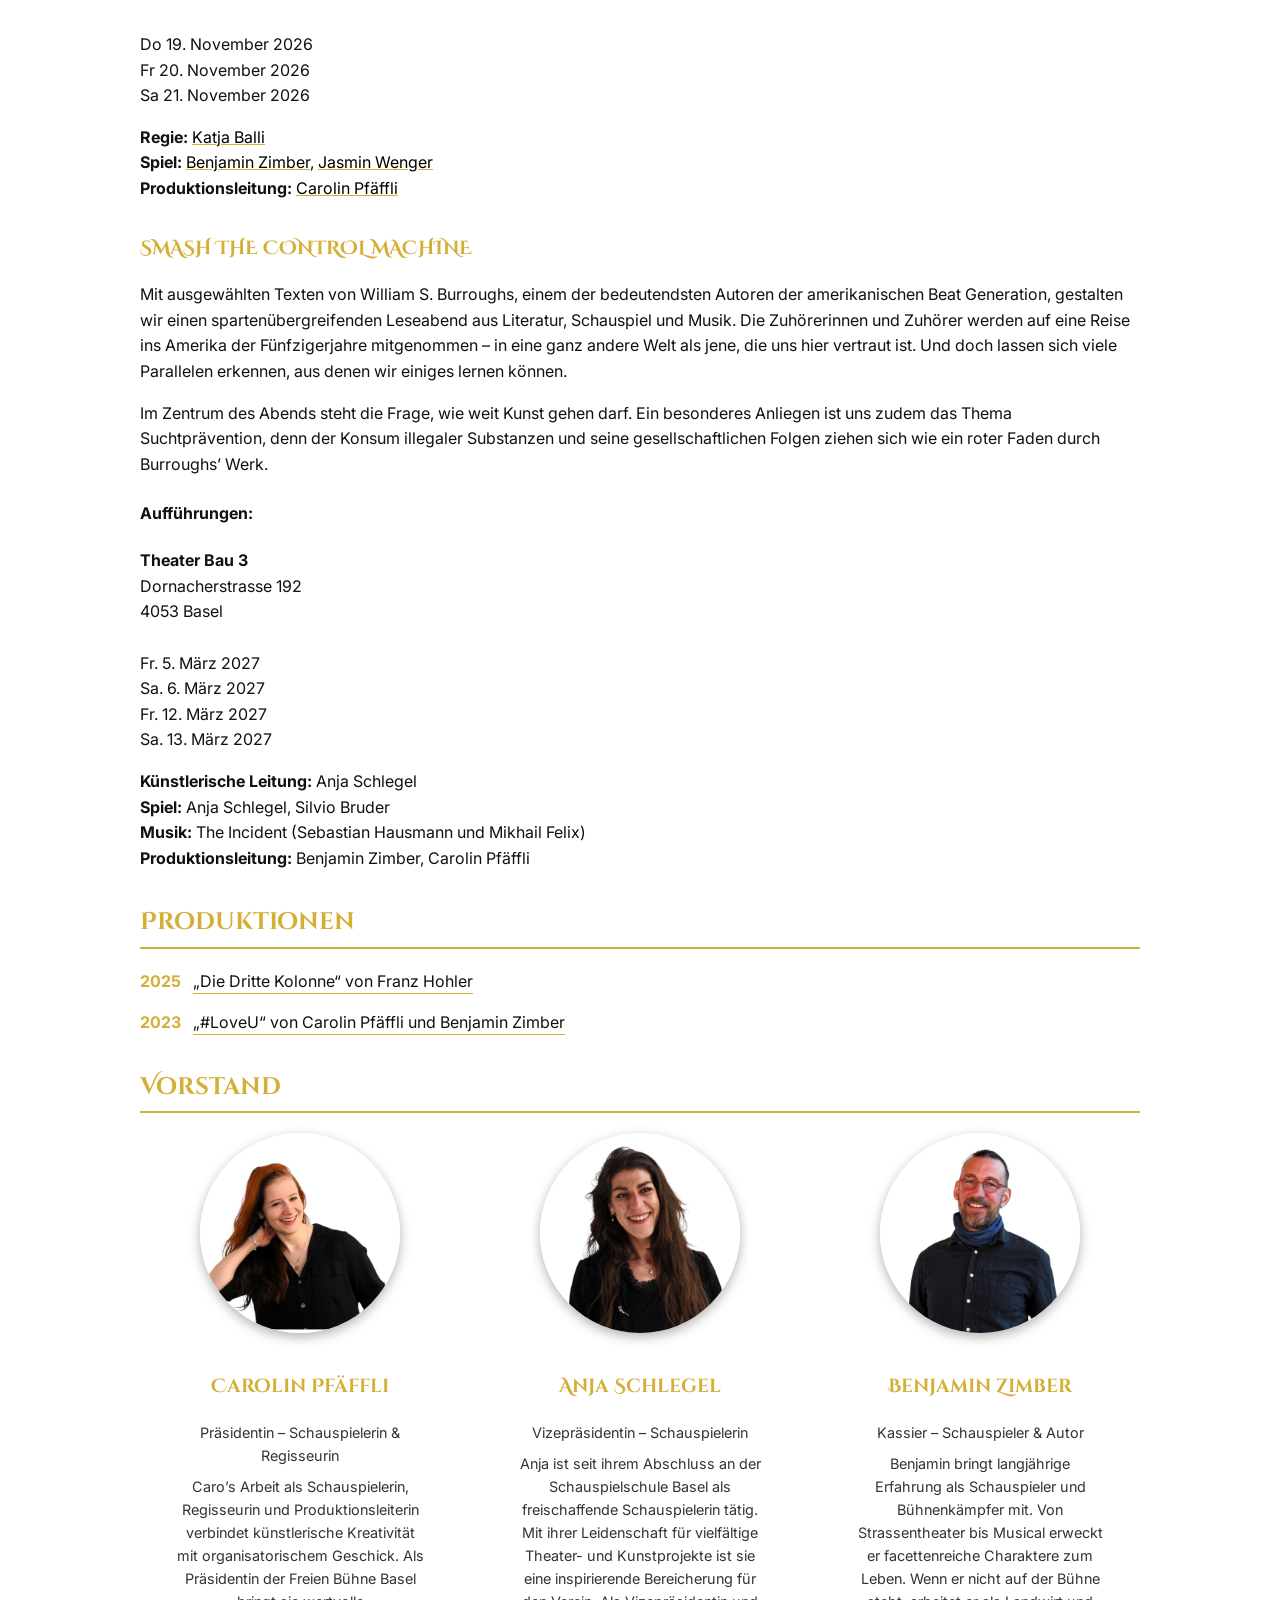
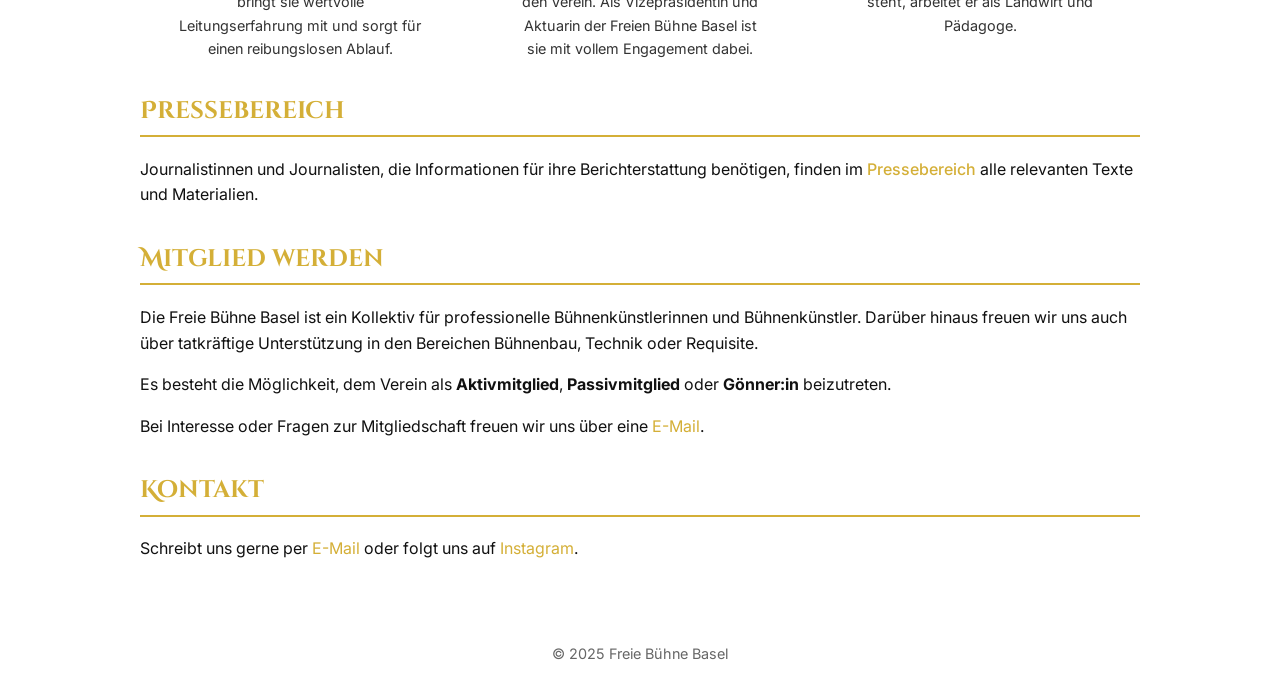
==== commit 4e581870: "Add files via upload" ====
--- a/index.html
+++ b/index.html
@@ -108,7 +108,8 @@
       width: 100%;
       height: 100%;
       display: block;
-      object-fit: cover;
+      object-fit: contain;
+      background: #000;
       object-position: center;
       border-radius: 10px;
     }
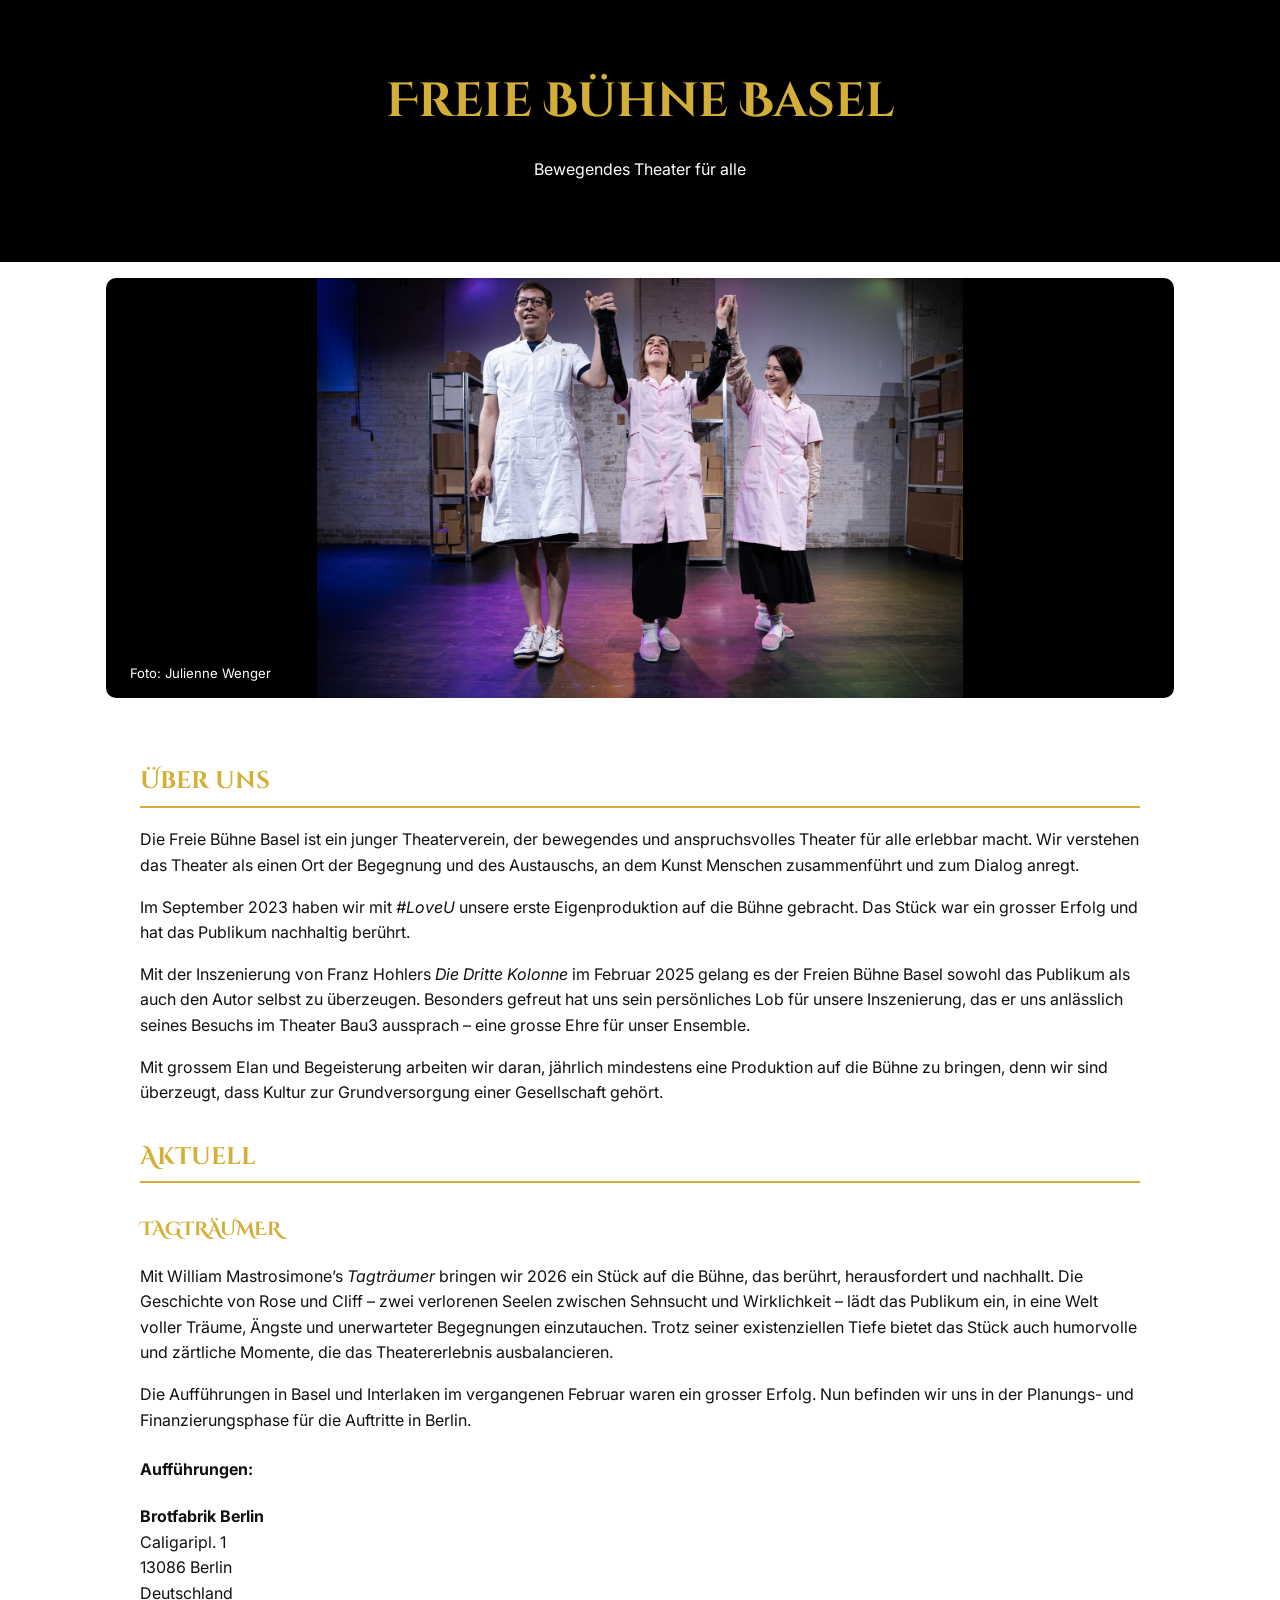
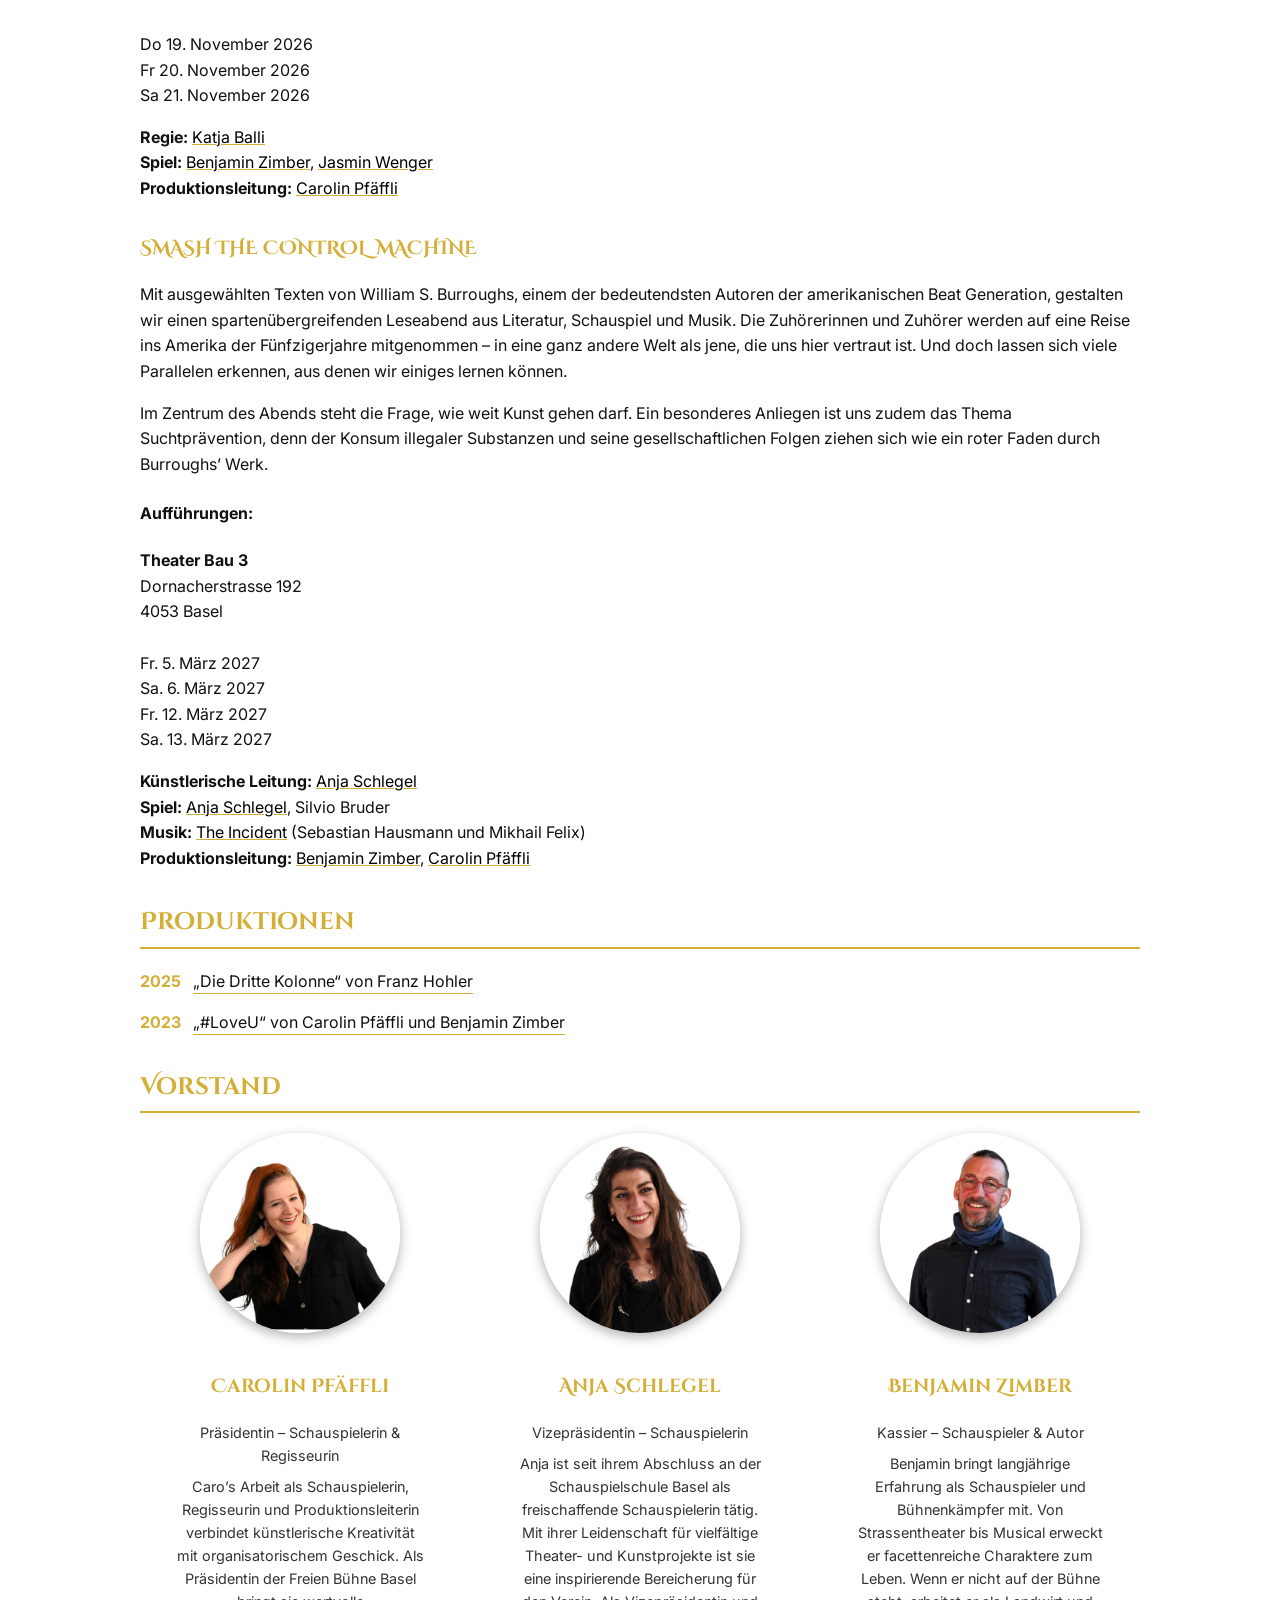
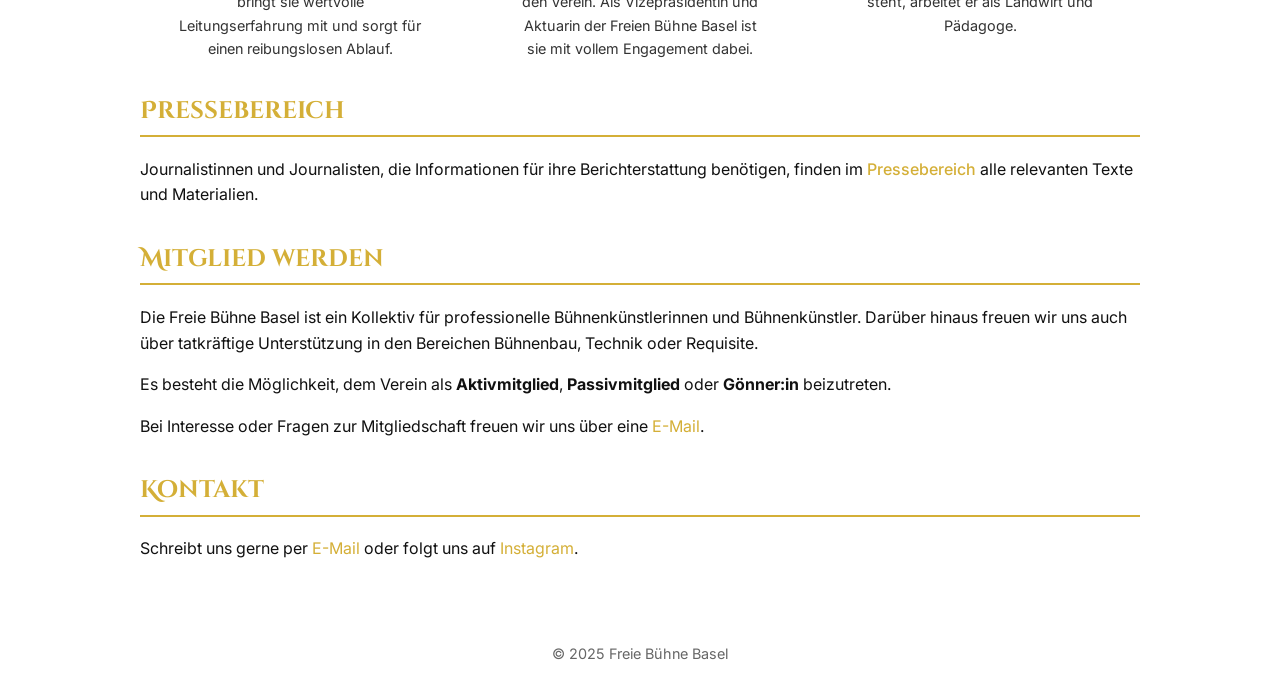
==== commit 21e25566: "Add files via upload" ====
--- a/index.html
+++ b/index.html
@@ -197,7 +197,7 @@
 <a href="https://www.instagram.com/carolin.pfaeffli.actress/" target="_blank" rel="noopener" class="name-link">Carolin Pfäffli</a>
 </p>
 
-<h3>SMASH THE CONTROL MACHINE</h3>
+<h3>SMASH THE CONTROL&nbsp;&nbsp;MACHINE</h3>
 
 <p>Mit ausgewählten Texten von William S. Burroughs, einem der bedeutendsten Autoren der amerikanischen Beat Generation, gestalten wir einen spartenübergreifenden Leseabend aus Literatur, Schauspiel und Musik. Die Zuhörerinnen und Zuhörer werden auf eine Reise ins Amerika der Fünfzigerjahre mitgenommen – in eine ganz andere Welt als jene, die uns hier vertraut ist. Und doch lassen sich viele Parallelen erkennen, aus denen wir einiges lernen können.</p>
 
@@ -215,10 +215,10 @@
 </p>
 
 <p>
-<strong>Künstlerische Leitung:</strong> Anja Schlegel<br>
-<strong>Spiel:</strong> Anja Schlegel, Silvio Bruder<br>
-<strong>Musik:</strong> The Incident (Sebastian Hausmann und Mikhail Felix)<br>
-<strong>Produktionsleitung:</strong> Benjamin Zimber, Carolin Pfäffli
+<strong>Künstlerische Leitung:</strong> <a href="https://www.instagram.com/anjaschlegel_/" target="_blank" rel="noopener" class="name-link">Anja Schlegel</a><br>
+<strong>Spiel:</strong> <a href="https://www.instagram.com/anjaschlegel_/" target="_blank" rel="noopener" class="name-link">Anja Schlegel</a>, Silvio Bruder<br>
+<strong>Musik:</strong> <a href="https://www.instagram.com/theincidentbasel/" target="_blank" rel="noopener" class="name-link">The Incident</a> (Sebastian Hausmann und Mikhail Felix)<br>
+<strong>Produktionsleitung:</strong> <a href="https://www.instagram.com/bennizimber/" target="_blank" rel="noopener" class="name-link">Benjamin Zimber</a>, <a href="https://www.instagram.com/carolin.pfaeffli.actress/" target="_blank" rel="noopener" class="name-link">Carolin Pfäffli</a>
 </p>
 
 <h2>Produktionen</h2>
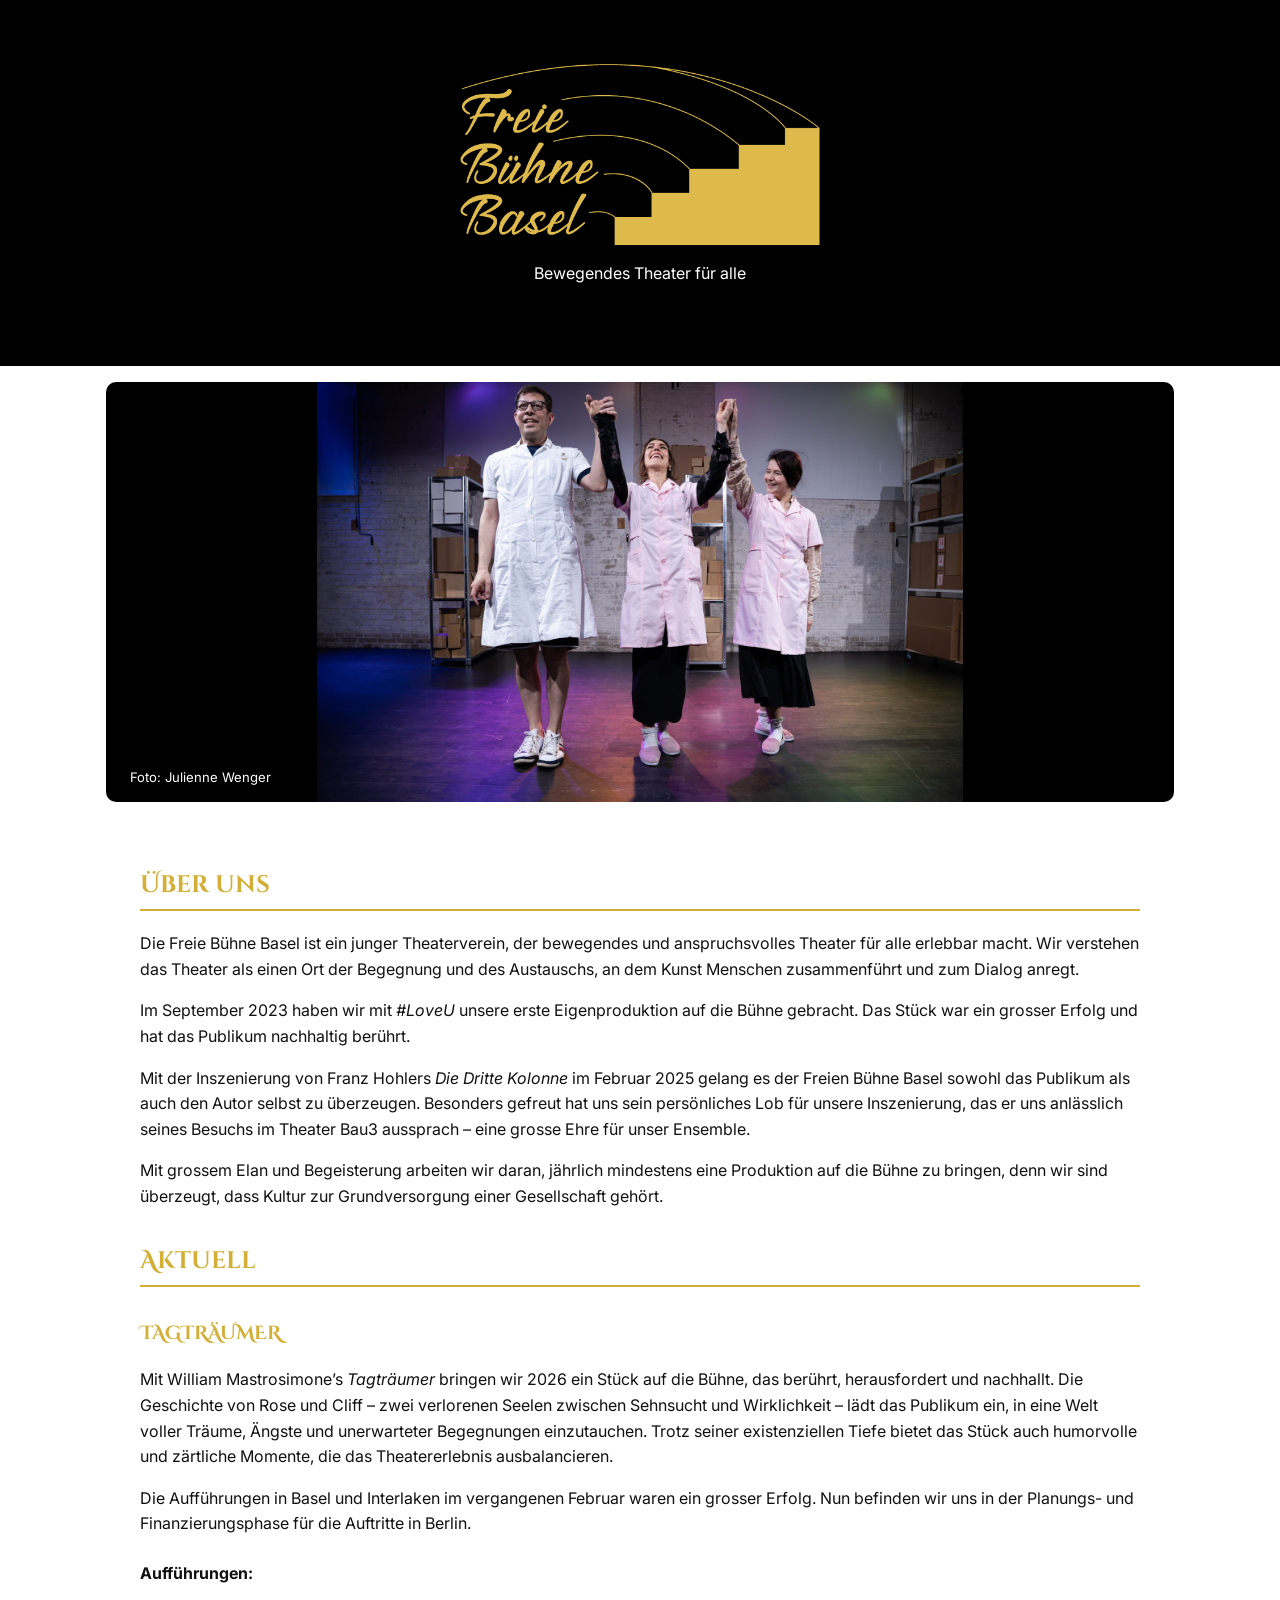
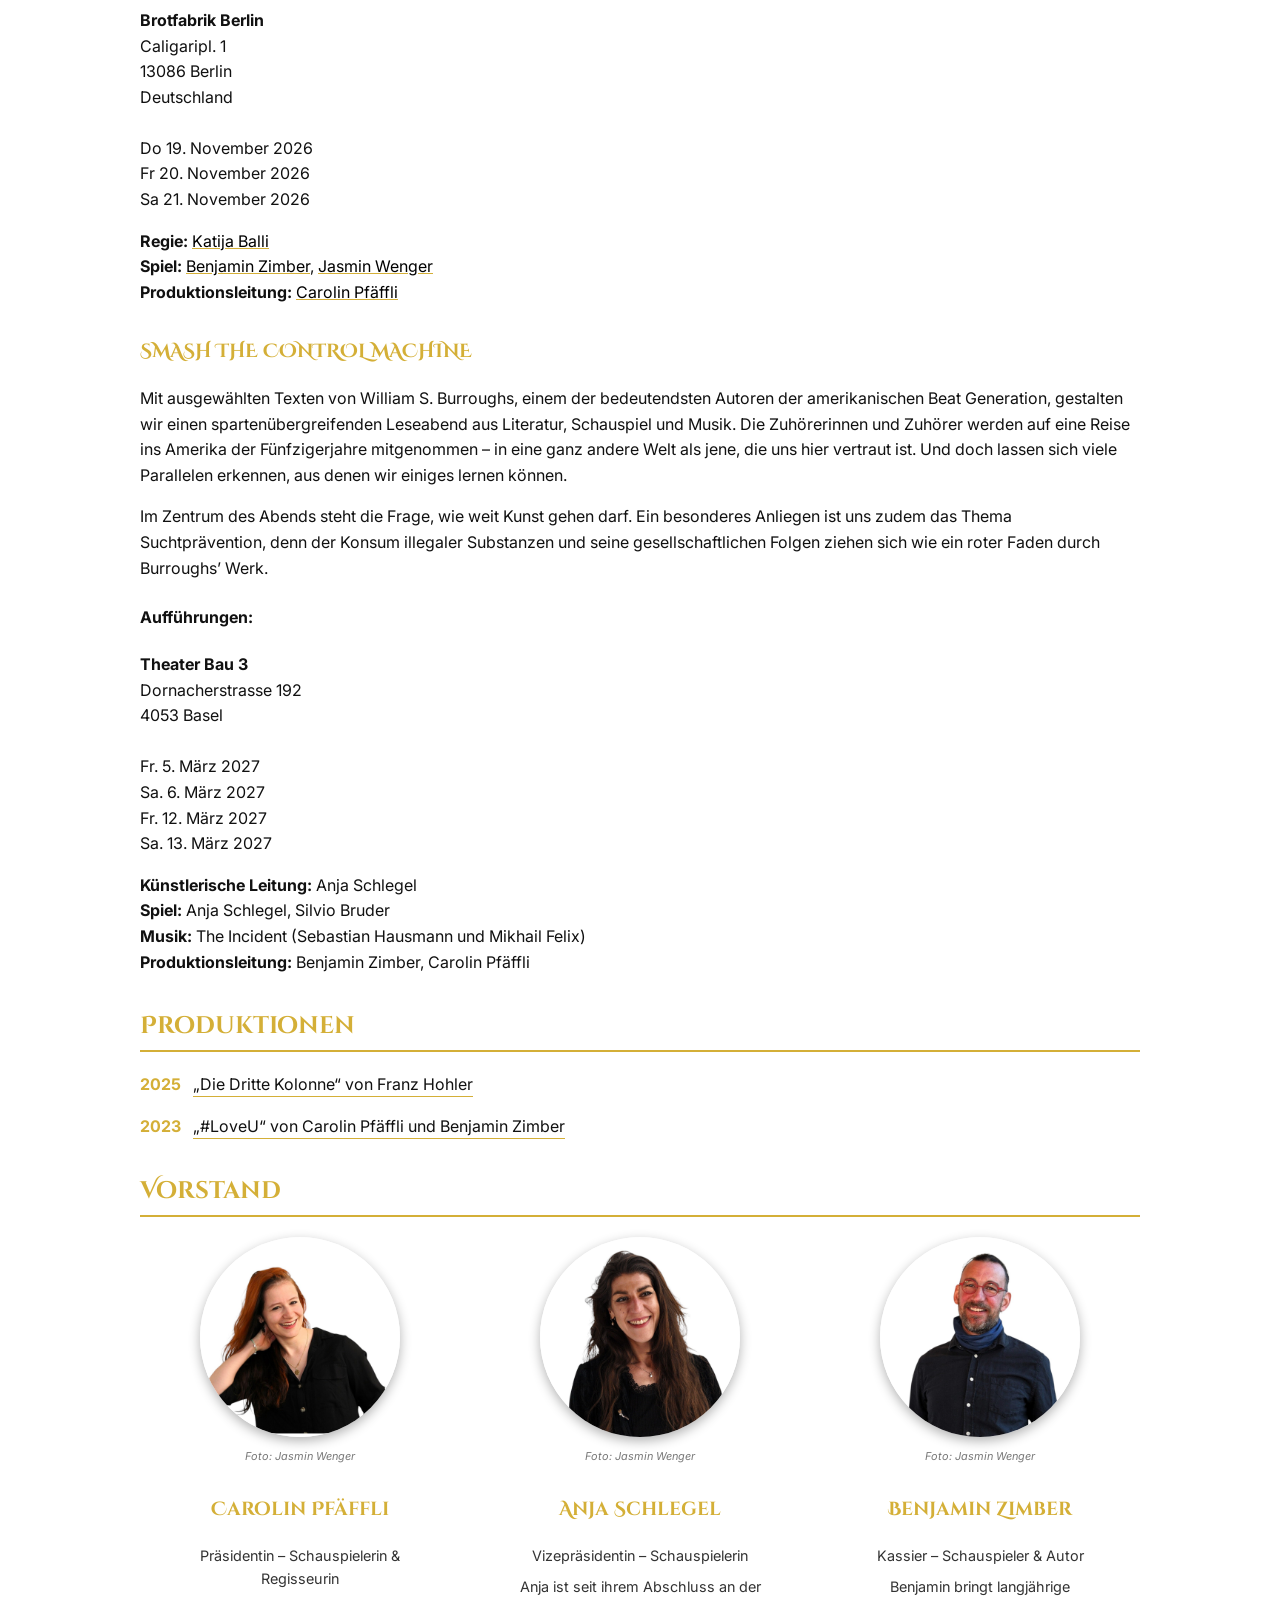
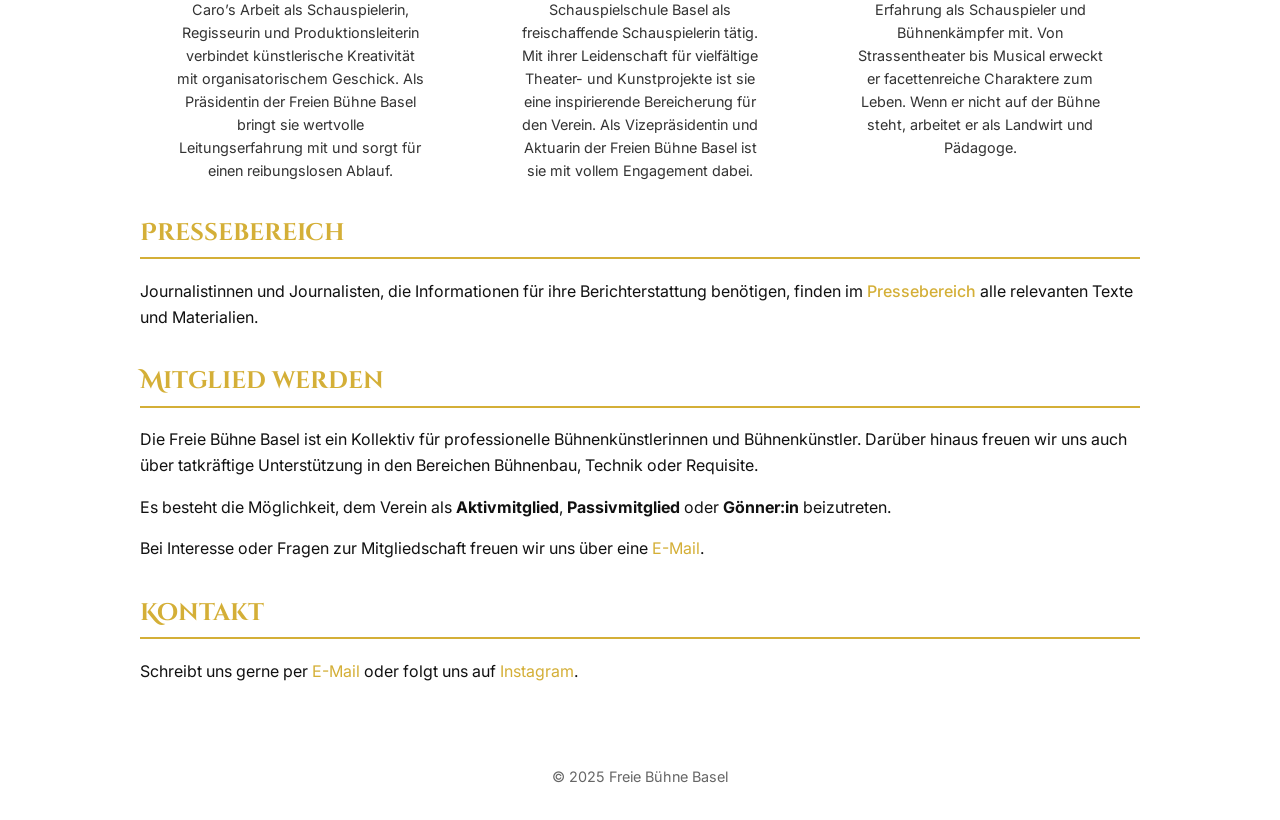
==== commit a1250707: "Add files via upload" ====
--- a/index.html
+++ b/index.html
@@ -145,11 +145,33 @@
     }
 
 
+
+    .site-logo {
+      display: block;
+      width: min(360px, 82vw);
+      height: auto;
+      margin: 0 auto 1rem;
+    }
+
+    .foto-credit {
+      font-size: 0.68rem !important;
+      line-height: 1.2;
+      color: #777 !important;
+      font-style: italic;
+      margin: 0.35rem auto 0 !important;
+    }
+
+    @media (max-width: 700px) {
+      .site-logo {
+        width: min(270px, 78vw);
+      }
+    }
+
 </style>
 </head>
 <body>
   <header>
-    <h1>Freie Bühne Basel</h1>
+    <img src="logo_gold_web.png" alt="Freie Bühne Basel" class="site-logo">
     <p>Bewegendes Theater für alle</p>
   </header>
 
@@ -189,7 +211,7 @@
 
 <p>
 <strong>Regie:</strong>
-<a href="https://www.instagram.com/katijaballi/" target="_blank" rel="noopener" class="name-link">Katja Balli</a><br>
+<a href="https://www.instagram.com/katijaballi/" target="_blank" rel="noopener" class="name-link">Katija Balli</a><br>
 <strong>Spiel:</strong>
 <a href="https://www.instagram.com/bennizimber/" target="_blank" rel="noopener" class="name-link">Benjamin Zimber</a>,
 <a href="https://www.instagram.com/jasmin_wenger_actress/" target="_blank" rel="noopener" class="name-link">Jasmin Wenger</a><br>
@@ -197,7 +219,7 @@
 <a href="https://www.instagram.com/carolin.pfaeffli.actress/" target="_blank" rel="noopener" class="name-link">Carolin Pfäffli</a>
 </p>
 
-<h3>SMASH THE CONTROL&nbsp;&nbsp;MACHINE</h3>
+<h3>SMASH THE CONTROL MACHINE</h3>
 
 <p>Mit ausgewählten Texten von William S. Burroughs, einem der bedeutendsten Autoren der amerikanischen Beat Generation, gestalten wir einen spartenübergreifenden Leseabend aus Literatur, Schauspiel und Musik. Die Zuhörerinnen und Zuhörer werden auf eine Reise ins Amerika der Fünfzigerjahre mitgenommen – in eine ganz andere Welt als jene, die uns hier vertraut ist. Und doch lassen sich viele Parallelen erkennen, aus denen wir einiges lernen können.</p>
 
@@ -215,10 +237,10 @@
 </p>
 
 <p>
-<strong>Künstlerische Leitung:</strong> <a href="https://www.instagram.com/anjaschlegel_/" target="_blank" rel="noopener" class="name-link">Anja Schlegel</a><br>
-<strong>Spiel:</strong> <a href="https://www.instagram.com/anjaschlegel_/" target="_blank" rel="noopener" class="name-link">Anja Schlegel</a>, Silvio Bruder<br>
-<strong>Musik:</strong> <a href="https://www.instagram.com/theincidentbasel/" target="_blank" rel="noopener" class="name-link">The Incident</a> (Sebastian Hausmann und Mikhail Felix)<br>
-<strong>Produktionsleitung:</strong> <a href="https://www.instagram.com/bennizimber/" target="_blank" rel="noopener" class="name-link">Benjamin Zimber</a>, <a href="https://www.instagram.com/carolin.pfaeffli.actress/" target="_blank" rel="noopener" class="name-link">Carolin Pfäffli</a>
+<strong>Künstlerische Leitung:</strong> Anja Schlegel<br>
+<strong>Spiel:</strong> Anja Schlegel, Silvio Bruder<br>
+<strong>Musik:</strong> The Incident (Sebastian Hausmann und Mikhail Felix)<br>
+<strong>Produktionsleitung:</strong> Benjamin Zimber, Carolin Pfäffli
 </p>
 
 <h2>Produktionen</h2>
@@ -238,18 +260,21 @@
 <div class="vorstand">
   <div class="mitglied">
     <img src="bilder/vorstand/carolin.jpg" alt="Carolin Pfäffli">
+    <p class="foto-credit">Foto: Jasmin Wenger</p>
     <h3>Carolin Pfäffli</h3>
     <p>Präsidentin – Schauspielerin &amp; Regisseurin</p>
     <p>Caro’s Arbeit als Schauspielerin, Regisseurin und Produktionsleiterin verbindet künstlerische Kreativität mit organisatorischem Geschick. Als Präsidentin der Freien Bühne Basel bringt sie wertvolle Leitungserfahrung mit und sorgt für einen reibungslosen Ablauf.</p>
   </div>
   <div class="mitglied">
     <img src="bilder/vorstand/anja.jpg" alt="Anja Schlegel">
+    <p class="foto-credit">Foto: Jasmin Wenger</p>
     <h3>Anja Schlegel</h3>
     <p>Vizepräsidentin – Schauspielerin</p>
     <p>Anja ist seit ihrem Abschluss an der Schauspielschule Basel als freischaffende Schauspielerin tätig. Mit ihrer Leidenschaft für vielfältige Theater- und Kunstprojekte ist sie eine inspirierende Bereicherung für den Verein. Als Vizepräsidentin und Aktuarin der Freien Bühne Basel ist sie mit vollem Engagement dabei.</p>
   </div>
   <div class="mitglied">
     <img src="bilder/vorstand/benjamin.jpg" alt="Benjamin Zimber">
+    <p class="foto-credit">Foto: Jasmin Wenger</p>
     <h3>Benjamin Zimber</h3>
     <p>Kassier – Schauspieler &amp; Autor</p>
     <p>Benjamin bringt langjährige Erfahrung als Schauspieler und Bühnenkämpfer mit. Von Strassentheater bis Musical erweckt er facettenreiche Charaktere zum Leben. Wenn er nicht auf der Bühne steht, arbeitet er als Landwirt und Pädagoge.</p>
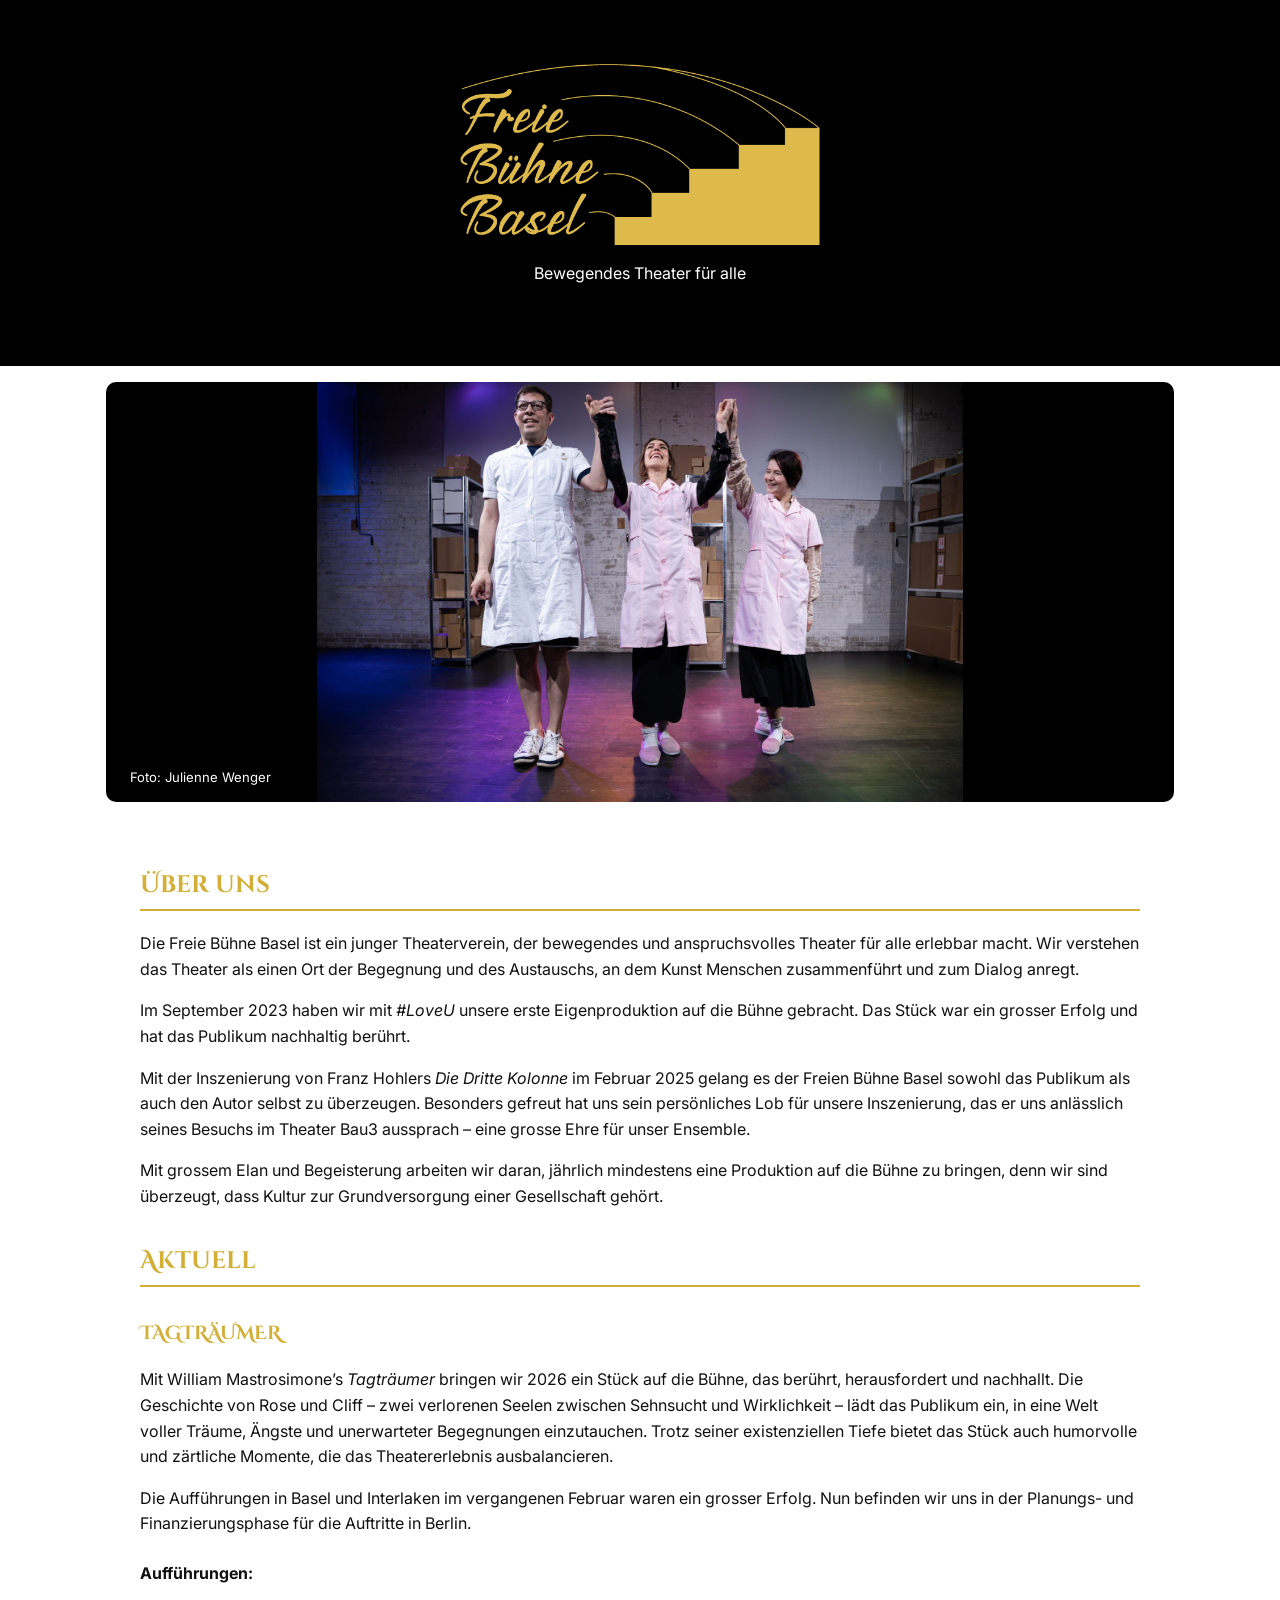
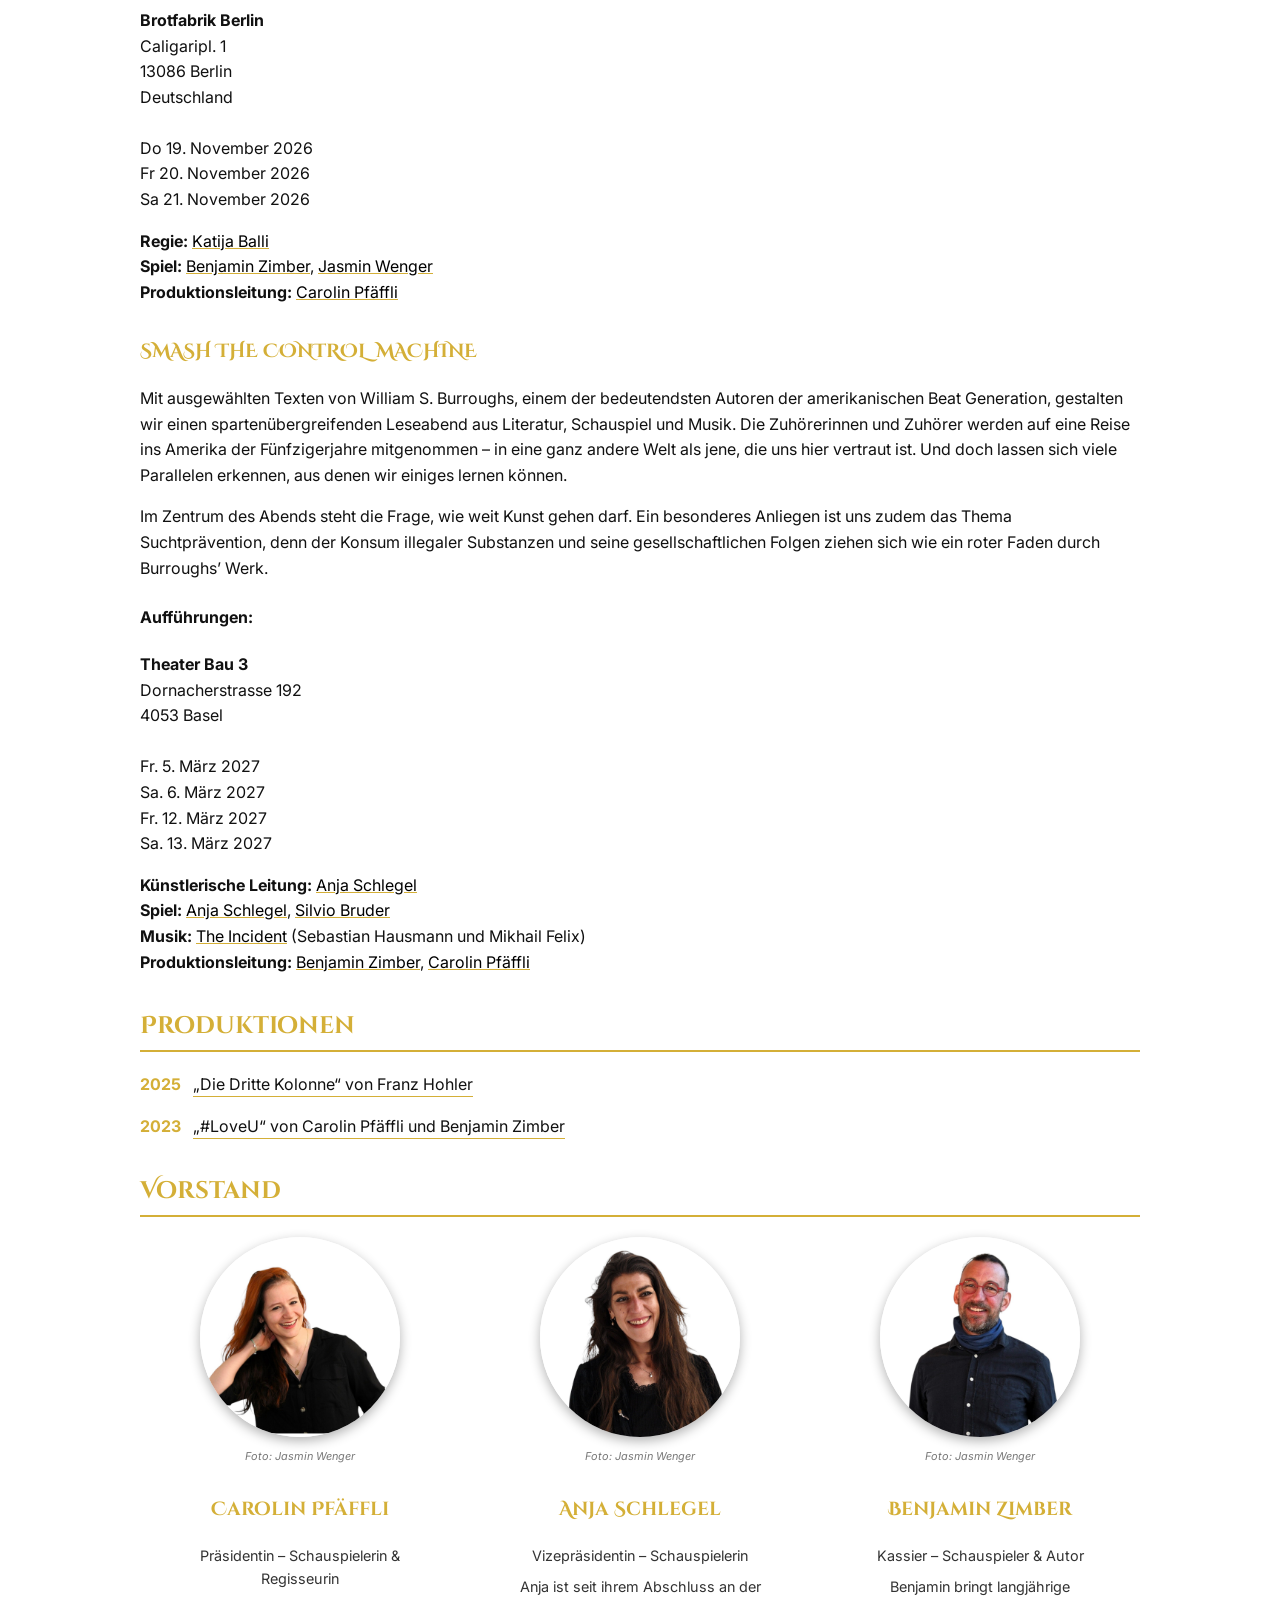
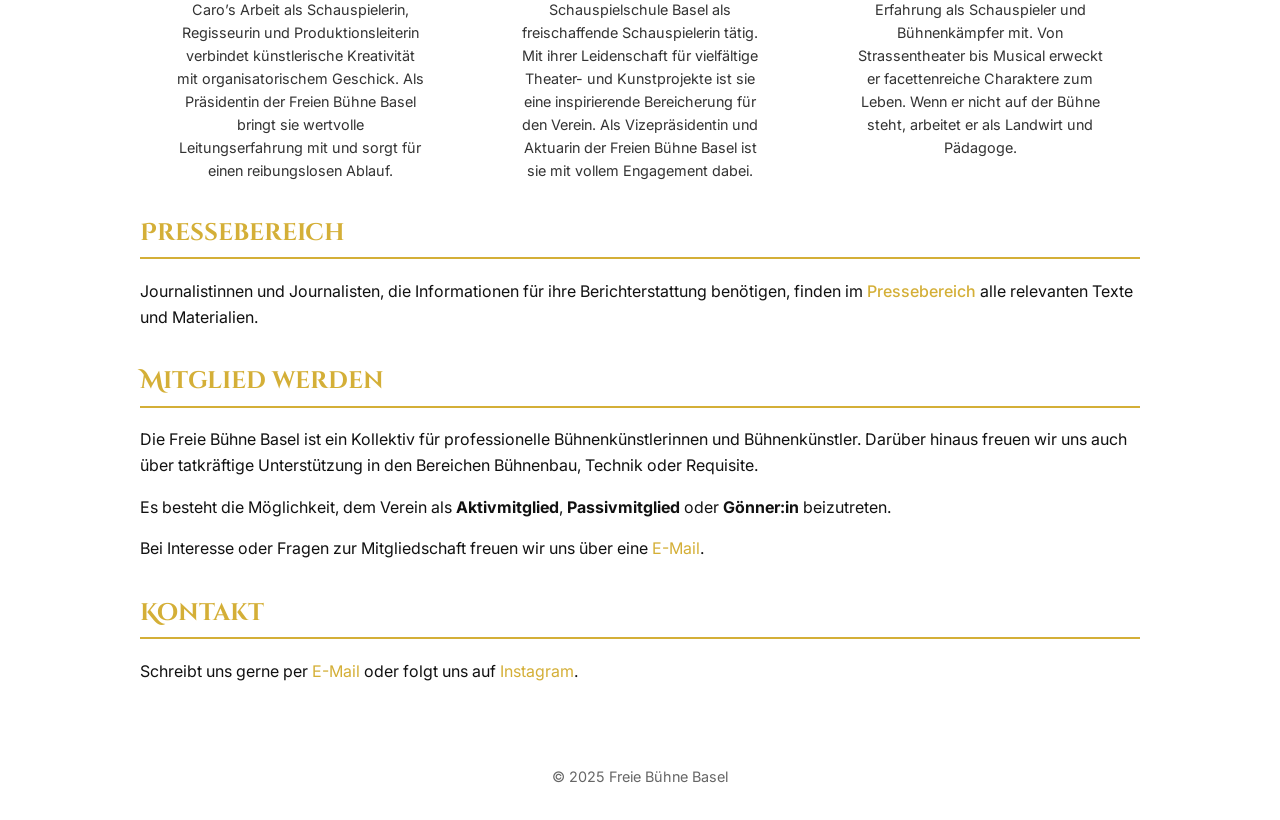
==== commit 8a805ccb: "Add files via upload" ====
--- a/index.html
+++ b/index.html
@@ -219,7 +219,7 @@
 <a href="https://www.instagram.com/carolin.pfaeffli.actress/" target="_blank" rel="noopener" class="name-link">Carolin Pfäffli</a>
 </p>
 
-<h3>SMASH THE CONTROL MACHINE</h3>
+<h3>SMASH THE CONTROL&nbsp;&nbsp;MACHINE</h3>
 
 <p>Mit ausgewählten Texten von William S. Burroughs, einem der bedeutendsten Autoren der amerikanischen Beat Generation, gestalten wir einen spartenübergreifenden Leseabend aus Literatur, Schauspiel und Musik. Die Zuhörerinnen und Zuhörer werden auf eine Reise ins Amerika der Fünfzigerjahre mitgenommen – in eine ganz andere Welt als jene, die uns hier vertraut ist. Und doch lassen sich viele Parallelen erkennen, aus denen wir einiges lernen können.</p>
 
@@ -237,10 +237,17 @@
 </p>
 
 <p>
-<strong>Künstlerische Leitung:</strong> Anja Schlegel<br>
-<strong>Spiel:</strong> Anja Schlegel, Silvio Bruder<br>
-<strong>Musik:</strong> The Incident (Sebastian Hausmann und Mikhail Felix)<br>
-<strong>Produktionsleitung:</strong> Benjamin Zimber, Carolin Pfäffli
+<strong>Künstlerische Leitung:</strong>
+<a href="https://www.instagram.com/anjaschlegel_/" target="_blank" rel="noopener" class="name-link">Anja Schlegel</a><br>
+<strong>Spiel:</strong>
+<a href="https://www.instagram.com/anjaschlegel_/" target="_blank" rel="noopener" class="name-link">Anja Schlegel</a>,
+<a href="https://silviobruder.ch/" target="_blank" rel="noopener" class="name-link">Silvio Bruder</a><br>
+<strong>Musik:</strong>
+<a href="https://www.instagram.com/theincidentbasel/" target="_blank" rel="noopener" class="name-link">The Incident</a>
+(Sebastian Hausmann und Mikhail Felix)<br>
+<strong>Produktionsleitung:</strong>
+<a href="https://www.instagram.com/bennizimber/" target="_blank" rel="noopener" class="name-link">Benjamin Zimber</a>,
+<a href="https://www.instagram.com/carolin.pfaeffli.actress/" target="_blank" rel="noopener" class="name-link">Carolin Pfäffli</a>
 </p>
 
 <h2>Produktionen</h2>
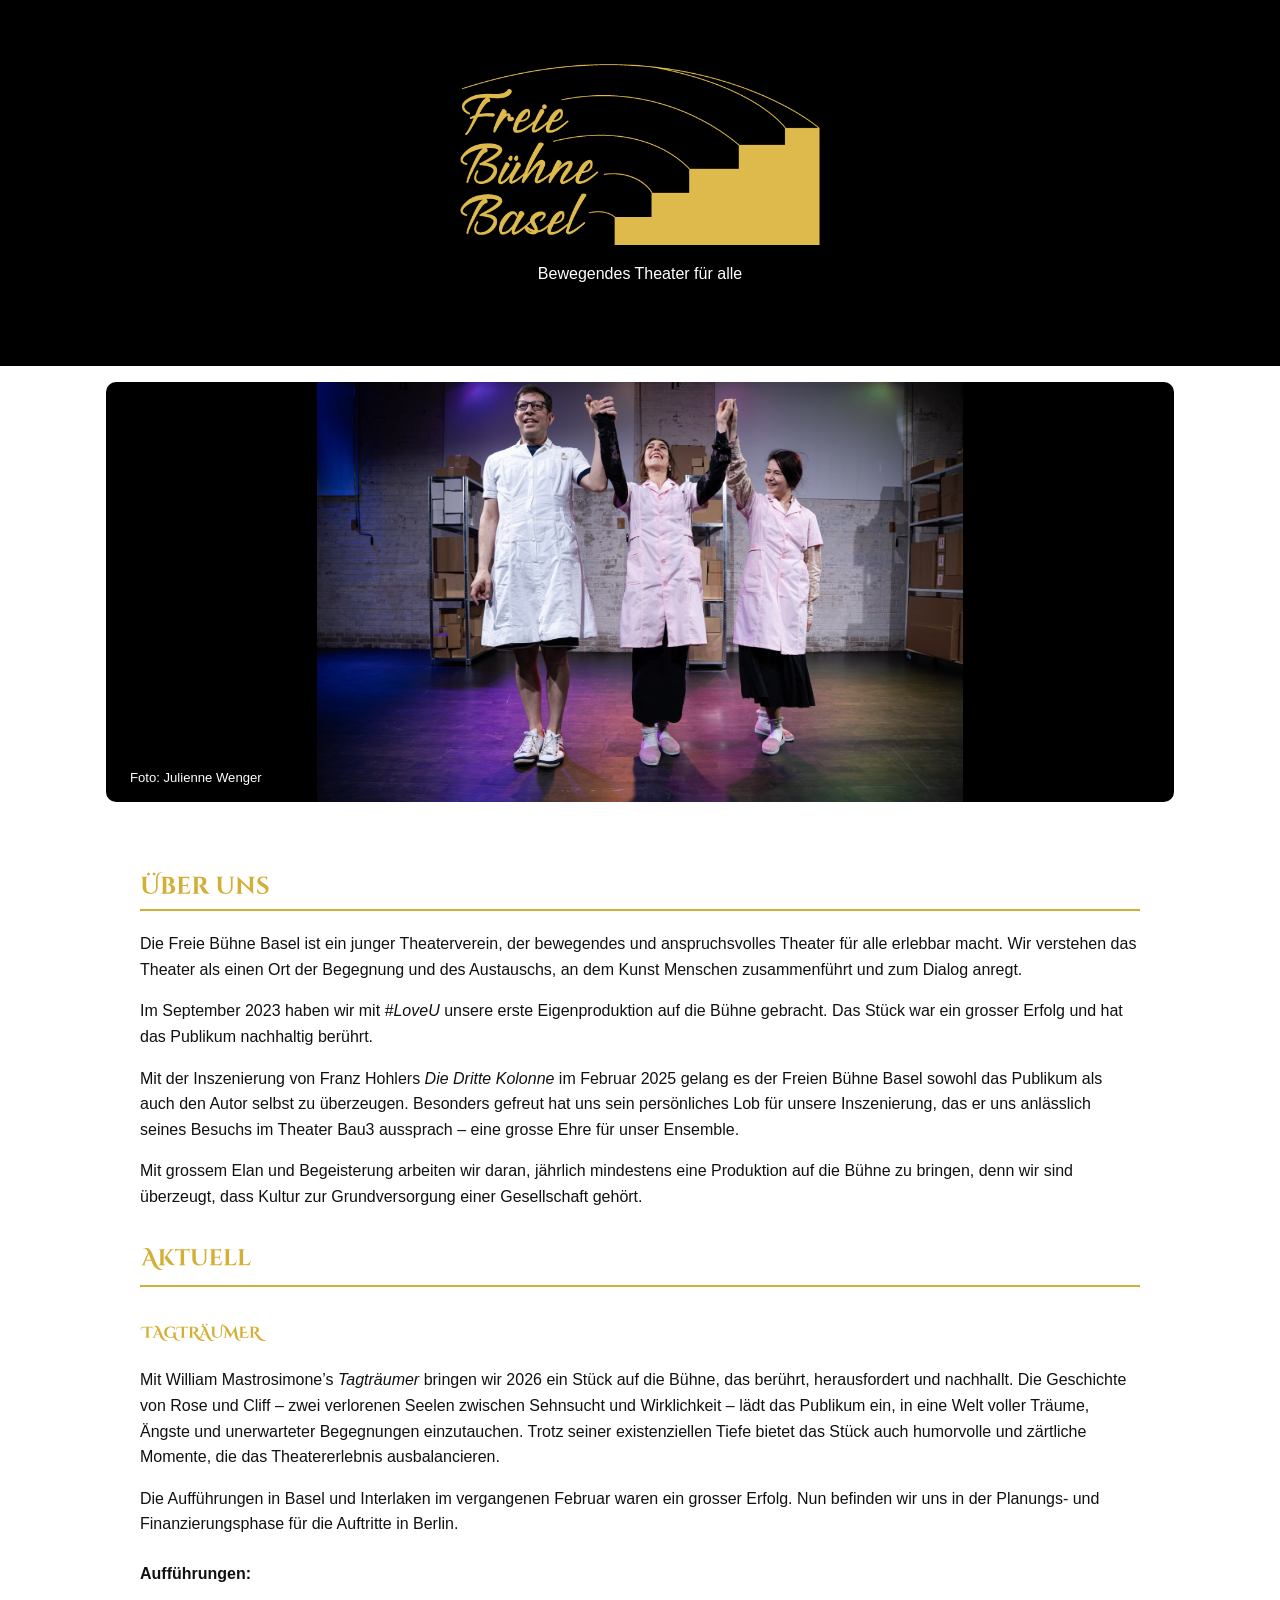
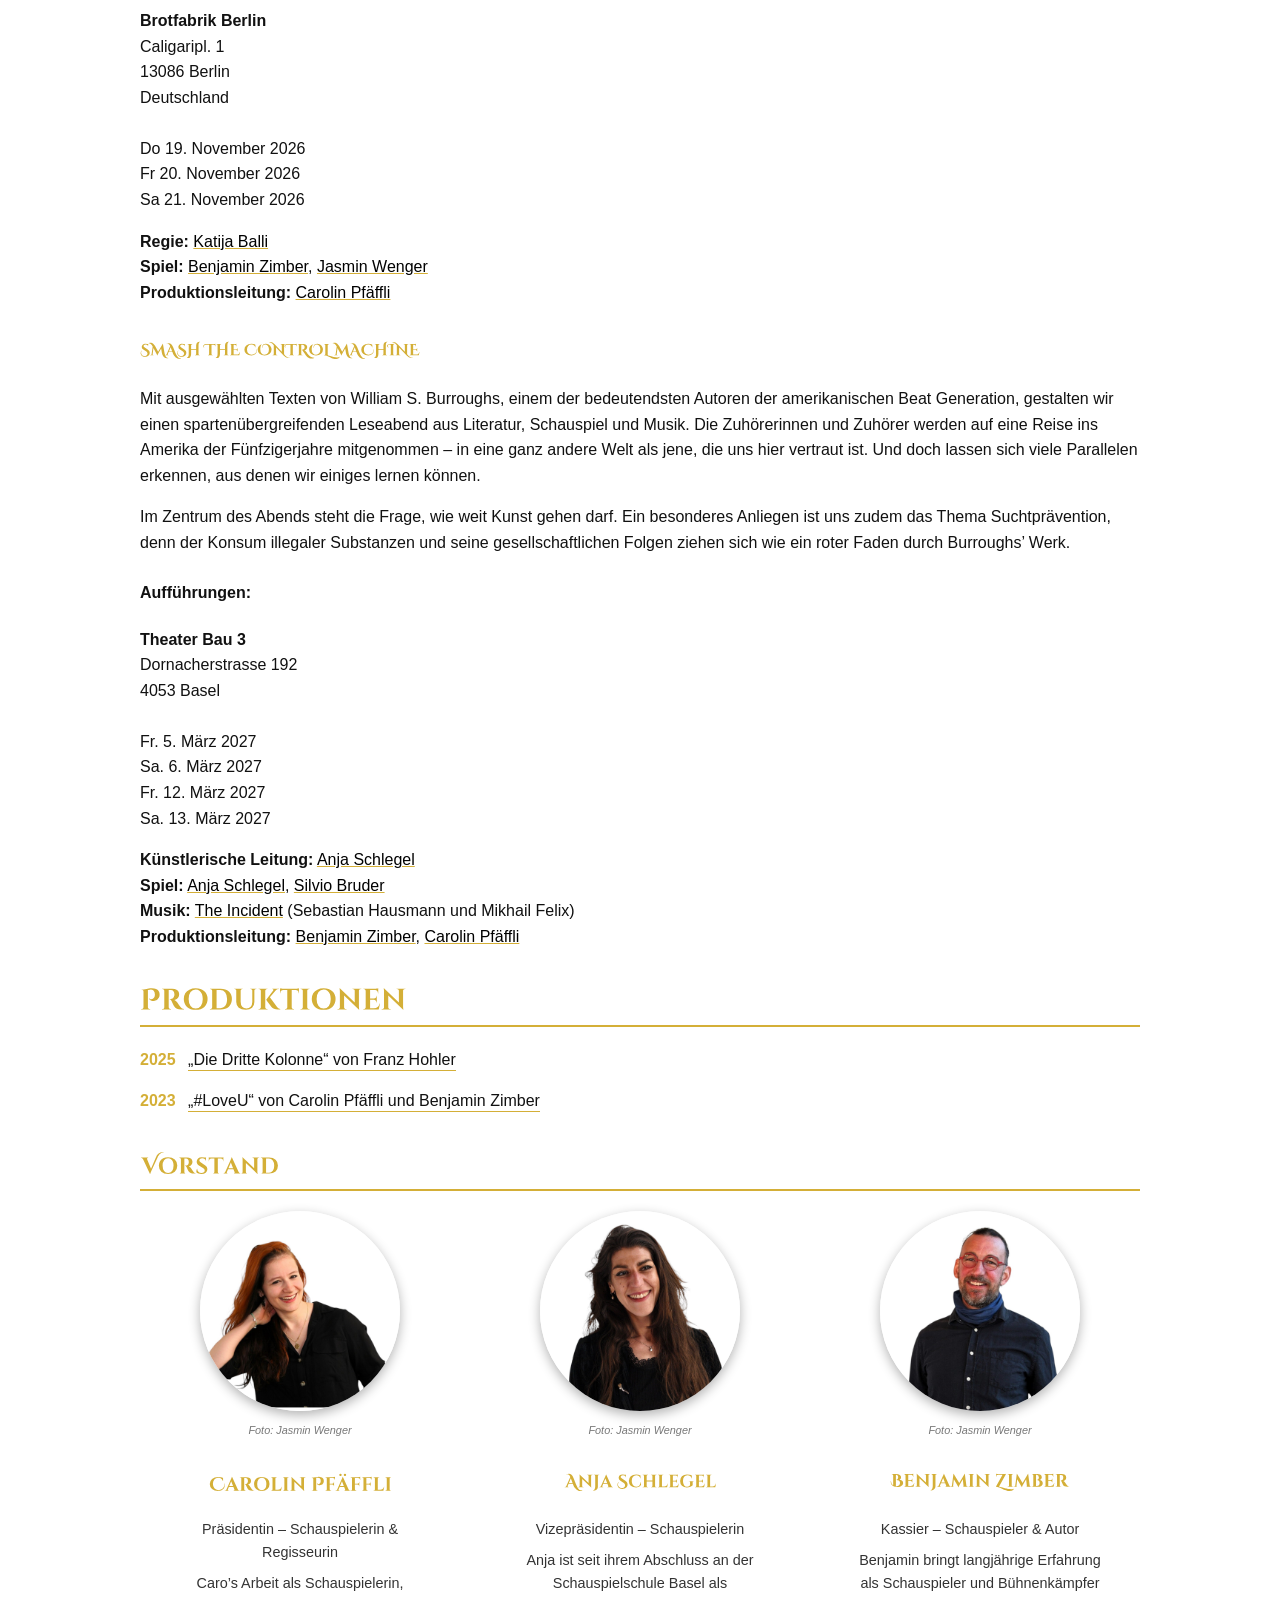
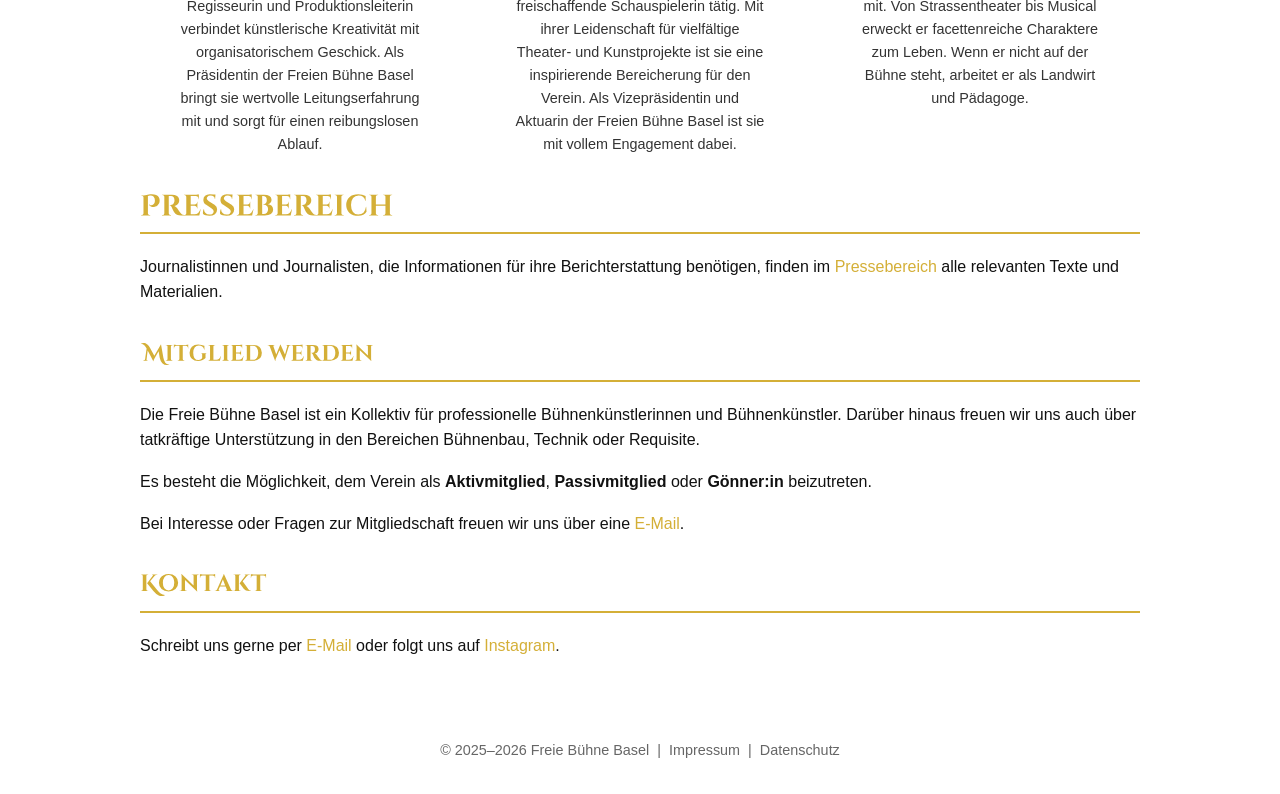
==== commit 5ac7ba5d: "Add files via upload" ====
--- a/index.html
+++ b/index.html
@@ -1,10 +1,11 @@
 <!DOCTYPE html>
+
 <html lang="de">
 <head>
-  <meta charset="UTF-8">
-  <meta name="viewport" content="width=device-width, initial-scale=1.0">
-  <title>Freie Bühne Basel</title>
-  <link href="https://fonts.googleapis.com/css2?family=Cinzel+Decorative:wght@700&family=Inter&display=swap" rel="stylesheet"><style>
+<meta charset="utf-8"/>
+<meta content="width=device-width, initial-scale=1.0" name="viewport"/>
+<title>Freie Bühne Basel</title>
+<style>
     body { font-family: 'Inter', sans-serif; margin:0; padding:0; background:#fff; color:#111; line-height:1.6; }
     header { background:#000; color:white; padding:4rem 2rem; text-align:center; }
     header h1 { font-family: 'Cinzel Decorative', cursive; font-size:3rem; margin:0; color:#D4AF37; }
@@ -167,130 +168,127 @@
       }
     }
 
-</style>
+
+    .cinzel-heading {
+      display: inline-block;
+      width: auto;
+      max-width: 100%;
+      height: 1em;
+      vertical-align: -0.08em;
+      overflow: visible;
+    }
+
+    footer a {
+      color: inherit;
+      text-decoration: none;
+    }
+
+    footer a:hover {
+      color: #D4AF37;
+      text-decoration: underline;
+    }
+    </style>
 </head>
 <body>
-  <header>
-    <img src="logo_gold_web.png" alt="Freie Bühne Basel" class="site-logo">
-    <p>Bewegendes Theater für alle</p>
-  </header>
-
-  <section class="single-hero" aria-label="Freie Bühne Basel">
-    <img src="bilder/hero/hero8.jpg" alt="Die Dritte Kolonne – Szenenbild" loading="eager" decoding="async">
-    <div class="single-hero-credit">Foto: Julienne Wenger</div>
-  </section>
-
+<header>
+<img alt="Freie Bühne Basel" class="site-logo" src="logo_gold_web.png"/>
+<p>Bewegendes Theater für alle</p>
+</header>
+<section aria-label="Freie Bühne Basel" class="single-hero">
+<img alt="Die Dritte Kolonne – Szenenbild" decoding="async" loading="eager" src="bilder/hero/hero8.jpg"/>
+<div class="single-hero-credit">Foto: Julienne Wenger</div>
+</section>
 <main>
-    <h2>Über uns</h2>
-
+<h2><svg aria-label="Über uns" class="cinzel-heading" role="img" viewbox="0 0 538.406 99.703" xmlns="http://www.w3.org/2000/svg"><path d="M 91.203 4.000 Q 92.500 4.000 93.906 4.094 L 93.906 5.094 Q 82.109 6.000 76.906 16.297 Q 73.500 23.000 73.500 33.297 L 73.500 69.000 Q 73.297 81.594 65.391 88.656 Q 57.500 95.703 42.844 95.703 Q 28.203 95.703 19.500 88.453 Q 10.797 81.203 10.906 69.094 L 10.906 30.203 Q 10.906 28.094 9.344 26.703 Q 7.797 25.297 5.609 25.297 L 4.000 25.297 L 4.000 24.297 L 32.797 24.297 L 32.797 25.297 L 31.203 25.297 Q 28.109 25.297 26.609 27.703 Q 25.906 28.797 25.906 30.094 L 25.906 68.297 Q 25.906 78.891 31.406 85.094 Q 36.906 91.297 45.906 91.297 Q 46.000 91.297 46.000 91.297 Q 46.000 91.297 46.109 91.297 Q 55.000 91.297 60.703 85.500 Q 66.406 79.703 66.406 69.594 L 66.406 33.297 Q 66.406 19.797 73.547 11.906 Q 80.703 4.000 91.203 4.000 Z M 39.453 16.641 Q 37.703 18.391 35.203 18.391 Q 32.703 18.391 30.953 16.641 Q 29.203 14.891 29.203 12.391 Q 29.203 9.891 30.953 8.141 Q 32.703 6.391 35.203 6.391 Q 37.703 6.391 39.453 8.141 Q 41.203 9.891 41.203 12.391 Q 41.203 14.891 39.453 16.641 Z M 62.859 16.641 Q 61.109 18.391 58.609 18.391 Q 56.109 18.391 54.359 16.641 Q 52.609 14.891 52.609 12.391 Q 52.609 9.891 54.359 8.141 Q 56.109 6.391 58.609 6.391 Q 61.109 6.391 62.859 8.141 Q 64.609 9.891 64.609 12.391 Q 64.609 14.891 62.859 16.641 Z M 118.509 94.297 L 86.806 94.297 L 86.806 93.297 L 88.103 93.297 Q 90.697 93.297 92.541 91.500 Q 94.400 89.703 94.509 87.094 L 94.509 31.500 Q 94.400 28.891 92.541 27.094 Q 90.697 25.297 88.103 25.297 L 86.806 25.297 L 86.806 24.297 L 115.806 24.297 Q 127.400 24.297 134.244 28.500 Q 141.103 32.703 141.197 41.391 Q 141.103 45.797 139.306 49.094 Q 136.009 55.297 128.900 56.203 Q 136.603 56.891 141.603 61.953 Q 146.603 67.000 146.603 74.797 Q 146.603 84.203 139.056 89.250 Q 131.509 94.297 118.509 94.297 Z M 125.197 42.703 Q 125.103 28.594 112.400 28.594 L 109.509 28.594 L 109.509 89.703 L 114.103 89.703 Q 114.197 89.703 114.306 89.703 Q 121.197 89.703 125.291 85.703 Q 129.400 81.703 129.400 73.594 Q 129.400 67.891 127.103 64.203 Q 122.806 57.297 112.900 57.297 Q 112.900 57.297 112.900 57.297 L 112.900 56.391 Q 112.900 56.391 112.900 56.391 Q 118.103 56.391 121.603 53.047 Q 125.103 49.703 125.197 42.703 Z M 155.403 93.297 Q 157.997 93.297 159.841 91.453 Q 161.700 89.594 161.809 87.000 L 161.809 31.297 Q 161.497 27.797 158.497 26.094 Q 156.997 25.297 155.403 25.297 L 154.106 25.297 L 154.106 24.297 L 192.403 24.297 Q 195.497 24.297 199.200 23.703 Q 202.903 23.094 204.403 22.500 L 204.403 40.000 L 203.403 40.000 L 203.403 38.797 Q 203.403 34.297 200.747 31.547 Q 198.106 28.797 193.606 28.594 L 176.809 28.594 L 176.809 57.703 L 189.997 57.703 Q 193.700 57.594 196.091 55.156 Q 198.497 52.703 198.497 49.094 L 198.497 48.203 L 199.497 48.203 L 199.497 71.297 L 198.497 71.297 L 198.497 70.500 Q 198.497 65.500 194.497 63.094 Q 192.497 62.000 190.106 61.891 L 176.809 61.891 L 176.809 90.000 L 189.903 90.000 Q 197.200 90.000 202.153 85.797 Q 207.106 81.594 209.497 73.891 L 210.497 73.891 L 205.903 94.297 L 154.106 94.297 L 154.106 93.297 L 155.403 93.297 Z M 244.800 28.703 L 240.503 28.703 Q 240.300 28.703 240.206 28.703 L 240.206 87.000 Q 240.300 90.703 243.409 92.500 Q 244.909 93.297 246.597 93.297 L 247.909 93.297 L 247.909 94.297 L 217.503 94.297 L 217.503 93.297 L 218.800 93.297 Q 222.409 93.297 224.300 90.203 Q 225.097 88.797 225.206 87.094 L 225.206 31.594 Q 225.097 29.000 223.253 27.156 Q 221.409 25.297 218.800 25.297 L 217.503 25.297 L 217.503 24.297 L 251.800 24.297 Q 261.503 24.297 268.206 28.500 Q 271.597 30.594 273.597 34.344 Q 275.597 38.094 275.597 42.844 Q 275.597 47.594 273.941 51.594 Q 272.300 55.594 268.441 58.594 Q 264.597 61.594 259.206 62.203 Q 265.003 64.094 269.409 71.000 Q 280.206 88.297 285.409 91.594 Q 288.003 93.203 291.909 93.297 L 291.909 94.297 L 282.097 94.297 Q 273.597 94.297 267.894 91.953 Q 262.206 89.594 258.597 83.891 Q 256.800 81.000 254.003 75.156 Q 251.206 69.297 250.300 66.797 Q 247.597 60.797 243.503 60.094 L 243.503 59.094 L 246.597 59.094 Q 251.097 59.094 254.550 56.406 Q 258.003 53.703 259.206 47.594 Q 259.597 45.500 259.597 44.297 Q 259.597 36.094 256.300 32.453 Q 253.003 28.797 247.800 28.703 Q 246.800 28.703 244.800 28.703 Z M 391.603 25.297 L 389.900 25.297 Q 387.806 25.297 386.244 26.656 Q 384.697 28.000 384.697 30.000 L 384.697 69.000 Q 384.697 81.297 376.994 88.500 Q 369.306 95.703 355.900 95.703 Q 340.103 95.703 331.697 88.656 Q 323.306 81.594 323.306 69.094 L 323.306 30.297 Q 323.306 28.094 321.744 26.703 Q 320.197 25.297 318.009 25.297 L 316.400 25.297 L 316.400 24.297 L 345.197 24.297 L 345.197 25.297 L 343.603 25.297 Q 341.400 25.297 339.900 26.656 Q 338.400 28.000 338.306 30.094 L 338.306 68.297 Q 338.306 78.891 343.494 85.094 Q 348.697 91.297 357.791 91.297 Q 366.900 91.297 372.197 85.453 Q 377.509 79.594 377.603 69.594 L 377.603 30.094 Q 377.603 28.000 376.056 26.656 Q 374.509 25.297 372.306 25.297 L 370.697 25.297 L 370.697 24.297 L 391.603 24.297 L 391.603 25.297 Z M 476.406 25.297 Q 473.906 25.297 472.094 27.047 Q 470.297 28.797 470.203 31.297 L 470.203 82.891 Q 470.203 89.594 471.109 94.203 L 471.406 95.703 L 470.500 95.703 L 420.000 47.594 L 420.000 87.297 Q 420.000 89.797 421.797 91.547 Q 423.609 93.297 426.109 93.297 L 428.000 93.297 L 428.000 94.297 L 397.703 94.297 L 397.703 93.297 L 399.500 93.297 Q 402.109 93.297 403.906 91.547 Q 405.703 89.797 405.703 87.203 L 405.703 35.297 Q 405.703 28.703 404.797 24.297 L 404.609 22.797 L 405.500 22.797 L 456.000 70.891 L 456.000 31.391 Q 455.906 28.797 454.094 27.047 Q 452.297 25.297 449.797 25.297 L 448.000 25.297 L 448.000 24.297 L 478.297 24.297 L 478.297 25.297 L 476.406 25.297 Z M 486.203 85.000 Q 486.203 77.797 489.297 72.703 L 490.203 72.703 Q 490.109 73.500 490.109 74.297 Q 490.109 81.203 495.047 86.359 Q 500.000 91.500 508.609 91.500 Q 515.297 91.500 519.047 88.297 Q 522.797 85.094 522.797 80.203 Q 522.797 74.297 514.797 69.891 L 497.406 58.391 Q 492.203 55.391 489.953 51.141 Q 487.703 46.891 487.703 42.500 Q 487.703 33.094 493.656 28.000 Q 499.609 22.891 508.906 22.891 Q 514.406 22.891 522.500 23.891 L 528.797 23.891 L 527.500 38.594 L 526.500 38.594 Q 526.500 33.391 522.641 30.250 Q 518.797 27.094 512.406 27.094 Q 504.609 27.094 501.109 31.891 Q 499.297 34.203 499.297 37.094 Q 499.297 41.891 506.297 46.000 L 525.406 58.391 Q 534.406 63.594 534.406 73.703 Q 534.406 84.391 527.156 90.047 Q 519.906 95.703 507.906 95.703 Q 501.109 95.703 495.359 94.047 Q 489.609 92.391 486.906 89.594 Q 486.203 87.703 486.203 85.000 Z" fill="currentColor"></path></svg></h2>
 <p>Die Freie Bühne Basel ist ein junger Theaterverein, der bewegendes und anspruchsvolles Theater für alle erlebbar macht. Wir verstehen das Theater als einen Ort der Begegnung und des Austauschs, an dem Kunst Menschen zusammenführt und zum Dialog anregt.</p>
 <p>Im September 2023 haben wir mit <em>#LoveU</em> unsere erste Eigenproduktion auf die Bühne gebracht. Das Stück war ein grosser Erfolg und hat das Publikum nachhaltig berührt.</p>
 <p>Mit der Inszenierung von Franz Hohlers <em>Die Dritte Kolonne</em> im Februar 2025 gelang es der Freien Bühne Basel sowohl das Publikum als auch den Autor selbst zu überzeugen. Besonders gefreut hat uns sein persönliches Lob für unsere Inszenierung, das er uns anlässlich seines Besuchs im Theater Bau3 aussprach – eine grosse Ehre für unser Ensemble.</p>
 <p>Mit grossem Elan und Begeisterung arbeiten wir daran, jährlich mindestens eine Produktion auf die Bühne zu bringen, denn wir sind überzeugt, dass Kultur zur Grundversorgung einer Gesellschaft gehört.</p>
-
-
-
-<h2>Aktuell</h2>
-
-<h3>TAGTRÄUMER</h3>
-
+<h2><svg aria-label="Aktuell" class="cinzel-heading" role="img" viewbox="0 0 490.797 105.490" xmlns="http://www.w3.org/2000/svg"><path d="M 103.297 98.203 Q 92.406 103.703 81.203 100.000 Q 69.297 96.203 60.703 83.812 Q 56.109 77.203 52.797 68.500 L 49.609 60.000 L 26.000 60.000 L 20.703 72.609 Q 20.203 73.906 20.203 74.703 Q 20.203 75.500 20.547 76.453 Q 20.906 77.406 22.047 78.156 Q 23.203 78.906 24.609 78.906 L 25.406 78.906 L 25.406 79.906 L 4.000 79.906 L 4.000 78.906 L 4.906 78.906 Q 7.203 78.906 9.453 77.562 Q 11.703 76.203 13.203 73.500 L 35.500 22.609 Q 31.609 13.812 27.203 10.500 Q 23.500 7.703 20.141 7.703 Q 16.797 7.703 13.906 8.703 L 13.703 7.703 Q 20.906 4.000 27.500 4.000 Q 35.703 4.000 42.203 10.406 Q 48.609 16.703 53.500 28.609 L 68.000 64.406 Q 76.203 84.703 84.797 92.312 Q 88.297 95.406 92.000 96.609 Q 95.703 97.812 98.250 97.812 Q 100.797 97.812 103.203 97.203 L 103.297 98.203 Z M 27.703 55.703 L 48.109 55.703 L 41.109 37.203 Q 40.609 35.812 39.703 33.359 Q 38.797 30.906 38.500 29.906 L 27.703 55.703 Z M 82.703 78.906 Q 85.297 78.906 87.141 77.062 Q 89.000 75.203 89.109 72.609 L 89.109 17.109 Q 89.000 13.500 85.797 11.703 Q 84.406 10.906 82.703 10.906 L 81.406 10.906 L 81.406 9.906 L 111.797 9.906 L 111.703 10.906 L 110.500 10.906 Q 106.906 10.906 105.000 14.000 Q 104.109 15.406 104.109 17.109 L 104.109 72.609 Q 104.109 75.203 106.000 77.062 Q 107.906 78.906 110.500 78.906 L 111.703 78.906 L 111.797 79.906 L 81.406 79.906 L 81.406 78.906 L 82.703 78.906 Z M 154.906 79.906 L 146.703 79.906 Q 131.500 79.906 125.203 71.609 Q 107.297 47.312 107.297 46.906 L 131.000 15.500 Q 131.797 14.500 131.797 13.703 Q 131.797 12.906 131.500 12.312 Q 130.703 10.812 128.703 10.812 L 127.703 10.812 L 127.703 9.906 L 150.609 9.906 L 150.609 10.812 L 150.203 10.812 Q 143.500 10.812 139.297 15.609 L 119.797 38.703 L 144.703 72.703 Q 149.297 78.703 154.906 78.906 L 154.906 79.906 Z M 193.709 14.000 L 193.709 72.703 Q 193.803 75.312 195.647 77.109 Q 197.506 78.906 200.100 78.906 L 201.303 78.906 L 201.397 79.906 L 171.006 79.906 L 171.006 78.906 L 172.303 78.906 Q 174.803 78.906 176.647 77.109 Q 178.506 75.312 178.709 72.812 L 178.709 14.000 L 165.209 14.000 Q 160.600 14.109 157.897 16.906 Q 155.209 19.703 155.209 24.203 L 155.209 25.406 L 154.209 25.406 L 154.209 8.000 Q 155.600 8.609 159.241 9.219 Q 162.897 9.812 166.006 9.812 L 206.303 9.812 Q 211.209 9.703 214.303 9.016 Q 217.397 8.312 218.100 8.000 L 218.100 25.406 L 217.100 25.406 L 217.100 24.203 Q 217.100 19.703 214.397 16.906 Q 211.709 14.109 207.100 14.000 L 193.709 14.000 Z M 298.403 10.906 L 296.700 10.906 Q 294.606 10.906 293.044 12.266 Q 291.497 13.609 291.497 15.609 L 291.497 54.609 Q 291.497 66.906 283.794 74.109 Q 276.106 81.312 262.700 81.312 Q 246.903 81.312 238.497 74.266 Q 230.106 67.203 230.106 54.703 L 230.106 15.906 Q 230.106 13.703 228.544 12.312 Q 226.997 10.906 224.809 10.906 L 223.200 10.906 L 223.200 9.906 L 251.997 9.906 L 251.997 10.906 L 250.403 10.906 Q 248.200 10.906 246.700 12.266 Q 245.200 13.609 245.106 15.703 L 245.106 53.906 Q 245.106 64.500 250.294 70.703 Q 255.497 76.906 264.591 76.906 Q 273.700 76.906 278.997 71.062 Q 284.309 65.203 284.403 55.203 L 284.403 15.703 Q 284.403 13.609 282.856 12.266 Q 281.309 10.906 279.106 10.906 L 277.497 10.906 L 277.497 9.906 L 298.403 9.906 L 298.403 10.906 Z M 307.003 78.906 Q 309.597 78.906 311.441 77.062 Q 313.300 75.203 313.409 72.609 L 313.409 16.906 Q 313.097 13.406 310.097 11.703 Q 308.597 10.906 307.003 10.906 L 305.706 10.906 L 305.706 9.906 L 344.003 9.906 Q 347.097 9.906 350.800 9.312 Q 354.503 8.703 356.003 8.109 L 356.003 25.609 L 355.003 25.609 L 355.003 24.406 Q 355.003 19.906 352.347 17.156 Q 349.706 14.406 345.206 14.203 L 328.409 14.203 L 328.409 43.312 L 341.597 43.312 Q 345.300 43.203 347.691 40.766 Q 350.097 38.312 350.097 34.703 L 350.097 33.812 L 351.097 33.812 L 351.097 56.906 L 350.097 56.906 L 350.097 56.109 Q 350.097 51.109 346.097 48.703 Q 344.097 47.609 341.706 47.500 L 328.409 47.500 L 328.409 75.609 L 341.503 75.609 Q 348.800 75.609 353.753 71.406 Q 358.706 67.203 361.097 59.500 L 362.097 59.500 L 357.503 79.906 L 305.706 79.906 L 305.706 78.906 L 307.003 78.906 Z M 370.103 78.906 Q 372.697 78.906 374.541 77.062 Q 376.400 75.203 376.509 72.609 L 376.509 17.203 Q 376.400 14.609 374.541 12.766 Q 372.697 10.906 370.103 10.906 L 368.806 10.906 L 368.806 9.906 L 399.197 9.906 L 399.103 10.906 L 397.900 10.906 Q 395.306 10.906 393.400 12.766 Q 391.509 14.609 391.509 17.203 L 391.509 75.609 L 404.603 75.609 Q 411.900 75.609 416.853 71.406 Q 421.806 67.203 424.197 59.500 L 425.197 59.500 L 420.603 79.906 L 368.806 79.906 L 368.806 78.906 L 370.103 78.906 Z M 431.703 78.906 Q 434.297 78.906 436.141 77.062 Q 438.000 75.203 438.109 72.609 L 438.109 17.203 Q 438.000 14.609 436.141 12.766 Q 434.297 10.906 431.703 10.906 L 430.406 10.906 L 430.406 9.906 L 460.797 9.906 L 460.703 10.906 L 459.500 10.906 Q 456.906 10.906 455.000 12.766 Q 453.109 14.609 453.109 17.203 L 453.109 75.609 L 466.203 75.609 Q 473.500 75.609 478.453 71.406 Q 483.406 67.203 485.797 59.500 L 486.797 59.500 L 482.203 79.906 L 430.406 79.906 L 430.406 78.906 L 431.703 78.906 Z" fill="currentColor"></path></svg></h2>
+<h3><svg aria-label="TAGTRÄUMER" class="cinzel-heading" role="img" viewbox="0 0 809.906 119.891" xmlns="http://www.w3.org/2000/svg"><path d="M 8.906 47.594 Q 4.000 42.891 4.000 37.500 Q 4.000 33.297 6.703 30.203 Q 11.812 24.203 21.000 24.203 L 68.109 24.203 Q 72.500 24.094 75.797 23.453 Q 79.109 22.797 80.000 22.391 L 80.000 39.797 L 79.000 39.797 L 79.000 38.594 Q 79.000 34.094 76.297 31.297 Q 73.609 28.500 69.000 28.391 L 55.500 28.391 L 55.500 87.094 Q 55.703 90.703 58.812 92.500 Q 60.203 93.297 61.906 93.297 L 63.203 93.297 L 63.203 94.297 L 32.812 94.297 L 32.812 93.297 L 34.109 93.297 Q 36.703 93.297 38.547 91.500 Q 40.406 89.703 40.500 87.203 L 40.500 28.391 L 21.000 28.391 Q 16.906 28.391 13.812 29.891 Q 7.500 32.891 7.500 39.297 Q 7.500 43.094 9.906 47.094 L 8.906 47.594 Z M 177.800 112.594 Q 166.909 118.094 155.706 114.391 Q 143.800 110.594 135.206 98.203 Q 130.612 91.594 127.300 82.891 L 124.112 74.391 L 100.503 74.391 L 95.206 87.000 Q 94.706 88.297 94.706 89.094 Q 94.706 89.891 95.050 90.844 Q 95.409 91.797 96.550 92.547 Q 97.706 93.297 99.112 93.297 L 99.909 93.297 L 99.909 94.297 L 78.503 94.297 L 78.503 93.297 L 79.409 93.297 Q 81.706 93.297 83.956 91.953 Q 86.206 90.594 87.706 87.891 L 110.003 37.000 Q 106.112 28.203 101.706 24.891 Q 98.003 22.094 94.644 22.094 Q 91.300 22.094 88.409 23.094 L 88.206 22.094 Q 95.409 18.391 102.003 18.391 Q 110.206 18.391 116.706 24.797 Q 123.112 31.094 128.003 43.000 L 142.503 78.797 Q 150.706 99.094 159.300 106.703 Q 162.800 109.797 166.503 111.000 Q 170.206 112.203 172.753 112.203 Q 175.300 112.203 177.706 111.594 L 177.800 112.594 Z M 102.206 70.094 L 122.612 70.094 L 115.612 51.594 Q 115.112 50.203 114.206 47.750 Q 113.300 45.297 113.003 44.297 L 102.206 70.094 Z M 247.206 114.094 Q 244.706 114.094 242.300 113.703 Q 232.612 112.203 225.800 106.344 Q 219.003 100.500 216.003 91.797 Q 206.612 95.703 195.706 95.703 Q 177.706 95.703 166.206 85.500 Q 154.706 75.297 154.706 59.297 Q 154.706 48.594 159.956 40.297 Q 165.206 32.000 174.706 27.453 Q 184.206 22.891 196.409 22.891 Q 204.409 22.891 211.909 24.453 Q 219.409 26.000 224.003 28.297 L 224.206 45.500 L 223.409 45.500 Q 221.003 36.391 214.144 31.750 Q 207.300 27.094 197.706 27.094 Q 185.909 27.094 178.456 36.156 Q 171.003 45.203 171.003 59.453 Q 171.003 73.703 178.300 82.609 Q 185.612 91.500 197.112 91.500 Q 203.300 91.500 207.847 88.797 Q 212.409 86.094 214.003 81.594 L 214.003 66.391 Q 214.003 64.203 212.706 63.000 Q 211.409 61.797 209.003 61.797 L 207.409 61.797 L 207.409 60.797 L 235.503 60.797 L 235.503 61.797 L 234.003 61.797 Q 231.503 61.797 230.206 63.000 Q 228.909 64.203 229.003 66.297 L 229.003 82.203 Q 229.112 88.797 231.503 94.500 Q 236.800 106.703 249.112 109.703 Q 252.409 110.500 255.956 110.500 Q 259.503 110.500 263.206 109.703 L 263.409 110.703 Q 254.800 114.094 247.206 114.094 Z M 235.306 47.594 Q 230.400 42.891 230.400 37.500 Q 230.400 33.297 233.103 30.203 Q 238.212 24.203 247.400 24.203 L 294.509 24.203 Q 298.900 24.094 302.197 23.453 Q 305.509 22.797 306.400 22.391 L 306.400 39.797 L 305.400 39.797 L 305.400 38.594 Q 305.400 34.094 302.697 31.297 Q 300.009 28.500 295.400 28.391 L 281.900 28.391 L 281.900 87.094 Q 282.103 90.703 285.212 92.500 Q 286.603 93.297 288.306 93.297 L 289.603 93.297 L 289.603 94.297 L 259.212 94.297 L 259.212 93.297 L 260.509 93.297 Q 263.103 93.297 264.947 91.500 Q 266.806 89.703 266.900 87.203 L 266.900 28.391 L 247.400 28.391 Q 243.306 28.391 240.212 29.891 Q 233.900 32.891 233.900 39.297 Q 233.900 43.094 236.306 47.094 L 235.306 47.594 Z M 416.106 111.297 Q 408.309 115.203 399.512 115.203 Q 391.700 115.203 385.309 112.797 Q 371.512 107.703 361.809 92.891 Q 359.309 89.297 352.497 79.094 Q 345.700 68.891 343.700 66.094 Q 340.200 60.594 338.106 60.094 L 338.106 59.094 Q 338.200 59.094 338.356 59.094 Q 338.512 59.094 338.700 59.094 Q 338.903 59.094 339.106 59.094 Q 339.309 59.094 339.606 59.094 Q 339.903 59.094 340.106 59.094 Q 345.200 59.094 349.512 56.797 Q 356.012 53.203 356.012 43.500 Q 356.012 36.391 352.012 32.547 Q 348.012 28.703 342.403 28.703 L 334.809 28.703 L 334.809 87.000 Q 334.809 89.594 336.700 91.453 Q 338.606 93.297 341.200 93.297 L 342.512 93.297 L 342.512 94.297 L 312.106 94.297 L 312.106 93.297 L 313.403 93.297 Q 315.903 93.297 317.794 91.500 Q 319.700 89.703 319.809 87.094 L 319.809 31.594 Q 319.700 29.000 317.856 27.156 Q 316.012 25.297 313.403 25.297 L 312.106 25.297 L 312.106 24.297 L 346.403 24.297 Q 359.309 24.297 366.403 30.203 Q 372.012 34.797 372.012 43.203 Q 372.012 51.594 366.559 56.844 Q 361.106 62.094 354.106 62.094 Q 353.512 62.094 352.809 62.000 Q 356.903 64.203 359.653 66.906 Q 362.403 69.594 364.450 72.000 Q 366.512 74.391 367.950 76.250 Q 369.403 78.094 371.794 81.156 Q 374.200 84.203 376.794 87.500 Q 379.403 90.797 382.544 94.250 Q 385.700 97.703 389.544 100.797 Q 393.403 103.891 397.403 105.891 Q 405.903 110.203 416.106 110.297 L 416.106 111.297 Z M 407.550 15.047 Q 405.800 16.797 403.300 16.797 Q 400.800 16.797 399.050 15.047 Q 397.300 13.297 397.300 10.797 Q 397.300 8.297 399.050 6.547 Q 400.800 4.797 403.300 4.797 Q 405.800 4.797 407.550 6.547 Q 409.300 8.297 409.300 10.797 Q 409.300 13.297 407.550 15.047 Z M 430.862 15.047 Q 429.112 16.797 426.612 16.797 Q 424.112 16.797 422.362 15.047 Q 420.612 13.297 420.612 10.797 Q 420.612 8.297 422.362 6.547 Q 424.112 4.797 426.612 4.797 Q 429.112 4.797 430.862 6.547 Q 432.612 8.297 432.612 10.797 Q 432.612 13.297 430.862 15.047 Z M 477.300 112.594 Q 470.800 115.891 465.206 115.891 Q 459.612 115.891 454.612 114.234 Q 449.612 112.594 444.503 108.703 Q 433.503 100.297 426.800 82.891 L 423.612 74.391 L 400.003 74.391 L 394.706 87.000 Q 394.206 88.297 394.206 89.094 Q 394.206 89.891 394.550 90.844 Q 394.909 91.797 396.050 92.547 Q 397.206 93.297 398.612 93.297 L 399.409 93.297 L 399.409 94.297 L 378.003 94.297 L 378.003 93.297 L 378.909 93.297 Q 381.206 93.297 383.456 91.953 Q 385.706 90.594 387.206 87.891 L 409.503 37.000 Q 405.612 28.203 401.206 24.891 Q 397.503 22.094 394.144 22.094 Q 390.800 22.094 387.909 23.094 L 387.706 22.094 Q 394.909 18.391 401.503 18.391 Q 409.706 18.391 416.206 24.797 Q 422.612 31.094 427.503 43.000 L 442.003 78.797 Q 450.206 99.094 458.800 106.703 Q 462.300 109.797 466.003 111.000 Q 469.706 112.203 472.253 112.203 Q 474.800 112.203 477.206 111.594 L 477.300 112.594 Z M 401.706 70.094 L 422.112 70.094 L 415.112 51.594 Q 414.612 50.297 413.659 47.703 Q 412.706 45.094 412.503 44.297 L 401.706 70.094 Z M 542.206 4.000 Q 543.503 4.000 544.909 4.094 L 544.909 5.094 Q 533.112 6.000 527.909 16.297 Q 524.503 23.000 524.503 33.297 L 524.503 69.000 Q 524.300 81.594 516.394 88.656 Q 508.503 95.703 493.847 95.703 Q 479.206 95.703 470.503 88.453 Q 461.800 81.203 461.909 69.094 L 461.909 30.203 Q 461.909 28.094 460.347 26.703 Q 458.800 25.297 456.612 25.297 L 455.003 25.297 L 455.003 24.297 L 483.800 24.297 L 483.800 25.297 L 482.206 25.297 Q 479.112 25.297 477.612 27.703 Q 476.909 28.797 476.909 30.094 L 476.909 68.297 Q 476.909 78.891 482.409 85.094 Q 487.909 91.297 496.909 91.297 Q 497.003 91.297 497.003 91.297 Q 497.003 91.297 497.112 91.297 Q 506.003 91.297 511.706 85.500 Q 517.409 79.703 517.409 69.594 L 517.409 33.297 Q 517.409 19.797 524.550 11.906 Q 531.706 4.000 542.206 4.000 Z M 524.012 17.703 Q 529.700 15.297 533.903 15.297 Q 538.106 15.297 541.309 16.094 Q 544.512 16.891 547.856 18.750 Q 551.200 20.594 554.106 23.297 Q 559.700 28.594 563.606 35.297 L 583.606 72.797 L 612.606 22.891 L 613.512 22.891 L 623.903 81.703 Q 626.309 95.297 632.200 103.297 Q 638.106 111.391 648.403 111.391 Q 649.106 111.391 649.700 111.391 L 649.700 112.391 Q 644.200 113.891 638.903 113.891 Q 628.106 113.891 619.200 105.391 Q 610.606 97.297 607.512 81.703 L 602.606 52.594 L 583.809 85.203 Q 580.012 91.500 579.903 96.297 L 579.012 96.297 L 554.106 49.094 L 549.200 89.094 Q 548.903 91.391 551.200 92.797 Q 552.106 93.391 553.106 93.391 L 554.700 93.391 L 554.700 94.297 L 533.809 94.297 L 533.809 93.297 L 535.403 93.297 Q 538.012 93.297 540.059 91.750 Q 542.106 90.203 542.606 87.500 L 549.403 39.797 Q 544.903 31.797 539.106 25.594 Q 532.606 18.594 525.512 18.594 Q 524.809 18.594 524.200 18.703 L 524.012 17.703 Z M 635.906 93.297 Q 638.500 93.297 640.344 91.453 Q 642.203 89.594 642.312 87.000 L 642.312 31.297 Q 642.000 27.797 639.000 26.094 Q 637.500 25.297 635.906 25.297 L 634.609 25.297 L 634.609 24.297 L 662.703 24.297 Q 667.109 24.297 670.406 23.594 Q 673.703 22.891 674.703 22.500 L 674.703 40.000 L 673.609 40.000 L 673.609 38.797 Q 673.703 34.297 671.047 31.547 Q 668.406 28.797 663.906 28.594 L 657.312 28.594 L 657.312 57.703 L 673.203 57.703 Q 676.906 57.594 679.297 55.156 Q 681.703 52.703 681.703 49.094 L 681.703 48.203 L 682.609 48.203 L 682.609 71.297 L 681.703 71.297 L 681.703 70.500 Q 681.703 66.797 679.297 64.406 Q 676.906 62.000 673.312 61.891 L 657.312 61.891 L 657.312 90.000 L 676.812 90.000 Q 684.109 90.000 689.047 85.797 Q 694.000 81.594 696.406 73.891 L 697.406 73.891 L 692.703 94.297 L 634.609 94.297 L 634.609 93.297 L 635.906 93.297 Z M 805.906 111.297 Q 798.109 115.203 789.312 115.203 Q 781.500 115.203 775.109 112.797 Q 761.312 107.703 751.609 92.891 Q 749.109 89.297 742.297 79.094 Q 735.500 68.891 733.500 66.094 Q 730.000 60.594 727.906 60.094 L 727.906 59.094 Q 728.000 59.094 728.156 59.094 Q 728.312 59.094 728.500 59.094 Q 728.703 59.094 728.906 59.094 Q 729.109 59.094 729.406 59.094 Q 729.703 59.094 729.906 59.094 Q 735.000 59.094 739.312 56.797 Q 745.812 53.203 745.812 43.500 Q 745.812 36.391 741.812 32.547 Q 737.812 28.703 732.203 28.703 L 724.609 28.703 L 724.609 87.000 Q 724.609 89.594 726.500 91.453 Q 728.406 93.297 731.000 93.297 L 732.312 93.297 L 732.312 94.297 L 701.906 94.297 L 701.906 93.297 L 703.203 93.297 Q 705.703 93.297 707.594 91.500 Q 709.500 89.703 709.609 87.094 L 709.609 31.594 Q 709.500 29.000 707.656 27.156 Q 705.812 25.297 703.203 25.297 L 701.906 25.297 L 701.906 24.297 L 736.203 24.297 Q 749.109 24.297 756.203 30.203 Q 761.812 34.797 761.812 43.203 Q 761.812 51.594 756.359 56.844 Q 750.906 62.094 743.906 62.094 Q 743.312 62.094 742.609 62.000 Q 746.703 64.203 749.453 66.906 Q 752.203 69.594 754.250 72.000 Q 756.312 74.391 757.750 76.250 Q 759.203 78.094 761.594 81.156 Q 764.000 84.203 766.594 87.500 Q 769.203 90.797 772.344 94.250 Q 775.500 97.703 779.344 100.797 Q 783.203 103.891 787.203 105.891 Q 795.703 110.203 805.906 110.297 L 805.906 111.297 Z" fill="currentColor"></path></svg></h3>
 <p>Mit William Mastrosimone’s <em>Tagträumer</em> bringen wir 2026 ein Stück auf die Bühne, das berührt, herausfordert und nachhallt. Die Geschichte von Rose und Cliff – zwei verlorenen Seelen zwischen Sehnsucht und Wirklichkeit – lädt das Publikum ein, in eine Welt voller Träume, Ängste und unerwarteter Begegnungen einzutauchen. Trotz seiner existenziellen Tiefe bietet das Stück auch humorvolle und zärtliche Momente, die das Theatererlebnis ausbalancieren.</p>
-
 <p>Die Aufführungen in Basel und Interlaken im vergangenen Februar waren ein grosser Erfolg. Nun befinden wir uns in der Planungs- und Finanzierungsphase für die Auftritte in Berlin.</p>
-
 <h4>Aufführungen:</h4>
 <p>
-<strong>Brotfabrik Berlin</strong><br>
-Caligaripl. 1<br>
-13086 Berlin<br>
-Deutschland<br><br>
-Do 19. November 2026<br>
-Fr 20. November 2026<br>
+<strong>Brotfabrik Berlin</strong><br/>
+Caligaripl. 1<br/>
+13086 Berlin<br/>
+Deutschland<br/><br/>
+Do 19. November 2026<br/>
+Fr 20. November 2026<br/>
 Sa 21. November 2026
 </p>
-
 <p>
 <strong>Regie:</strong>
-<a href="https://www.instagram.com/katijaballi/" target="_blank" rel="noopener" class="name-link">Katija Balli</a><br>
+<a class="name-link" href="https://www.instagram.com/katijaballi/" rel="noopener" target="_blank">Katija Balli</a><br/>
 <strong>Spiel:</strong>
-<a href="https://www.instagram.com/bennizimber/" target="_blank" rel="noopener" class="name-link">Benjamin Zimber</a>,
-<a href="https://www.instagram.com/jasmin_wenger_actress/" target="_blank" rel="noopener" class="name-link">Jasmin Wenger</a><br>
+<a class="name-link" href="https://www.instagram.com/bennizimber/" rel="noopener" target="_blank">Benjamin Zimber</a>,
+<a class="name-link" href="https://www.instagram.com/jasmin_wenger_actress/" rel="noopener" target="_blank">Jasmin Wenger</a><br/>
 <strong>Produktionsleitung:</strong>
-<a href="https://www.instagram.com/carolin.pfaeffli.actress/" target="_blank" rel="noopener" class="name-link">Carolin Pfäffli</a>
-</p>
-
-<h3>SMASH THE CONTROL&nbsp;&nbsp;MACHINE</h3>
-
+<a class="name-link" href="https://www.instagram.com/carolin.pfaeffli.actress/" rel="noopener" target="_blank">Carolin Pfäffli</a>
+</p>
+<h3><svg aria-label="SMASH THE CONTROL MACHINE" class="cinzel-heading" role="img" viewbox="0 0 1757.106 117.391" xmlns="http://www.w3.org/2000/svg"><path d="M 10.812 60.891 Q 6.812 67.297 6.812 74.000 Q 6.812 81.297 12.109 87.297 Q 15.000 90.703 19.453 92.594 Q 23.906 94.500 29.203 94.500 Q 34.500 94.500 38.703 92.500 Q 47.109 88.391 47.109 79.094 Q 47.109 75.594 44.750 71.703 Q 42.406 67.797 37.703 64.703 L 20.703 53.297 Q 10.812 47.094 10.812 37.297 Q 10.812 36.297 10.906 35.297 Q 11.500 27.594 17.047 22.750 Q 22.609 17.891 31.906 17.891 Q 37.609 17.891 45.703 18.891 L 51.906 18.891 L 50.609 33.594 L 49.703 33.594 Q 49.609 28.391 45.703 25.250 Q 41.812 22.094 35.406 22.094 Q 27.609 22.094 24.109 26.797 Q 22.406 29.203 22.406 32.000 Q 22.406 34.797 24.109 36.750 Q 25.812 38.703 29.500 41.000 L 48.203 53.203 Q 53.906 56.891 57.109 61.891 Q 60.906 67.797 60.906 74.000 Q 60.906 78.000 59.250 82.453 Q 57.609 86.891 53.859 90.688 Q 50.109 94.500 44.203 96.891 Q 38.312 99.297 31.156 99.297 Q 24.000 99.297 18.203 96.797 Q 7.500 92.297 4.609 81.094 Q 4.000 78.703 4.000 76.094 Q 4.000 67.703 9.906 60.203 L 10.812 60.891 Z M 54.112 12.703 Q 59.800 10.297 64.003 10.297 Q 68.206 10.297 71.409 11.094 Q 74.612 11.891 77.956 13.750 Q 81.300 15.594 84.206 18.297 Q 89.800 23.594 93.706 30.297 L 113.706 67.797 L 142.706 17.891 L 143.612 17.891 L 154.003 76.703 Q 156.409 90.297 162.300 98.297 Q 168.206 106.391 178.503 106.391 Q 179.206 106.391 179.800 106.391 L 179.800 107.391 Q 174.300 108.891 169.003 108.891 Q 158.206 108.891 149.300 100.391 Q 140.706 92.297 137.612 76.703 L 132.706 47.594 L 113.909 80.203 Q 110.112 86.500 110.003 91.297 L 109.112 91.297 L 84.206 44.094 L 79.300 84.094 Q 79.003 86.391 81.300 87.797 Q 82.206 88.391 83.206 88.391 L 84.800 88.391 L 84.800 89.297 L 63.909 89.297 L 63.909 88.297 L 65.503 88.297 Q 68.112 88.297 70.159 86.750 Q 72.206 85.203 72.706 82.500 L 79.503 34.797 Q 75.003 26.797 69.206 20.594 Q 62.706 13.594 55.612 13.594 Q 54.909 13.594 54.300 13.703 L 54.112 12.703 Z M 257.100 107.594 Q 246.209 113.094 235.006 109.391 Q 223.100 105.594 214.506 93.203 Q 209.912 86.594 206.600 77.891 L 203.412 69.391 L 179.803 69.391 L 174.506 82.000 Q 174.006 83.297 174.006 84.094 Q 174.006 84.891 174.350 85.844 Q 174.709 86.797 175.850 87.547 Q 177.006 88.297 178.412 88.297 L 179.209 88.297 L 179.209 89.297 L 157.803 89.297 L 157.803 88.297 L 158.709 88.297 Q 161.006 88.297 163.256 86.953 Q 165.506 85.594 167.006 82.891 L 189.303 32.000 Q 185.412 23.203 181.006 19.891 Q 177.303 17.094 173.944 17.094 Q 170.600 17.094 167.709 18.094 L 167.506 17.094 Q 174.709 13.391 181.303 13.391 Q 189.506 13.391 196.006 19.797 Q 202.412 26.094 207.303 38.000 L 221.803 73.797 Q 230.006 94.094 238.600 101.703 Q 242.100 104.797 245.803 106.000 Q 249.506 107.203 252.053 107.203 Q 254.600 107.203 257.006 106.594 L 257.100 107.594 Z M 181.506 65.094 L 201.912 65.094 L 194.912 46.594 Q 194.412 45.203 193.506 42.750 Q 192.600 40.297 192.303 39.297 L 181.506 65.094 Z M 240.412 60.891 Q 236.412 67.297 236.412 74.000 Q 236.412 81.297 241.709 87.297 Q 244.600 90.703 249.053 92.594 Q 253.506 94.500 258.803 94.500 Q 264.100 94.500 268.303 92.500 Q 276.709 88.391 276.709 79.094 Q 276.709 75.594 274.350 71.703 Q 272.006 67.797 267.303 64.703 L 250.303 53.297 Q 240.412 47.094 240.412 37.297 Q 240.412 36.297 240.506 35.297 Q 241.100 27.594 246.647 22.750 Q 252.209 17.891 261.506 17.891 Q 267.209 17.891 275.303 18.891 L 281.506 18.891 L 280.209 33.594 L 279.303 33.594 Q 279.209 28.391 275.303 25.250 Q 271.412 22.094 265.006 22.094 Q 257.209 22.094 253.709 26.797 Q 252.006 29.203 252.006 32.000 Q 252.006 34.797 253.709 36.750 Q 255.412 38.703 259.100 41.000 L 277.803 53.203 Q 283.506 56.891 286.709 61.891 Q 290.506 67.797 290.506 74.000 Q 290.506 78.000 288.850 82.453 Q 287.209 86.891 283.459 90.688 Q 279.709 94.500 273.803 96.891 Q 267.912 99.297 260.756 99.297 Q 253.600 99.297 247.803 96.797 Q 237.100 92.297 234.209 81.094 Q 233.600 78.703 233.600 76.094 Q 233.600 67.703 239.506 60.203 L 240.412 60.891 Z M 345.603 88.297 Q 348.212 88.297 350.103 86.500 Q 352.009 84.703 352.103 82.094 L 352.103 56.594 L 320.603 56.594 L 320.603 82.297 Q 320.603 94.297 314.509 101.391 Q 309.712 107.000 300.712 107.000 Q 297.806 107.000 294.400 106.297 L 294.212 105.297 Q 301.603 102.203 303.712 96.094 Q 305.603 90.891 305.603 82.297 L 305.603 26.500 Q 305.509 23.891 303.650 22.094 Q 301.806 20.297 299.212 20.297 L 297.900 20.297 L 297.900 19.297 L 328.306 19.297 L 328.306 20.297 L 327.009 20.297 Q 323.400 20.297 321.603 23.297 Q 320.712 24.703 320.603 26.500 L 320.603 52.297 L 352.103 52.297 L 352.103 28.297 Q 352.103 16.594 359.400 9.703 Q 365.212 4.000 374.009 4.000 Q 376.009 4.000 378.212 4.297 L 378.400 5.297 Q 371.103 7.891 368.900 14.500 Q 367.103 19.891 367.009 28.297 L 367.009 82.000 Q 367.103 85.594 370.212 87.391 Q 371.712 88.297 373.509 88.297 L 374.712 88.297 L 374.712 89.297 L 344.400 89.297 L 344.400 88.297 L 345.603 88.297 Z M 401.906 42.594 Q 397.000 37.891 397.000 32.500 Q 397.000 28.297 399.703 25.203 Q 404.812 19.203 414.000 19.203 L 461.109 19.203 Q 465.500 19.094 468.797 18.453 Q 472.109 17.797 473.000 17.391 L 473.000 34.797 L 472.000 34.797 L 472.000 33.594 Q 472.000 29.094 469.297 26.297 Q 466.609 23.500 462.000 23.391 L 448.500 23.391 L 448.500 82.094 Q 448.703 85.703 451.812 87.500 Q 453.203 88.297 454.906 88.297 L 456.203 88.297 L 456.203 89.297 L 425.812 89.297 L 425.812 88.297 L 427.109 88.297 Q 429.703 88.297 431.547 86.500 Q 433.406 84.703 433.500 82.203 L 433.500 23.391 L 414.000 23.391 Q 409.906 23.391 406.812 24.891 Q 400.500 27.891 400.500 34.297 Q 400.500 38.094 402.906 42.094 L 401.906 42.594 Z M 526.503 88.297 Q 529.112 88.297 531.003 86.500 Q 532.909 84.703 533.003 82.094 L 533.003 56.594 L 501.503 56.594 L 501.503 82.297 Q 501.503 94.297 495.409 101.391 Q 490.612 107.000 481.612 107.000 Q 478.706 107.000 475.300 106.297 L 475.112 105.297 Q 482.503 102.203 484.612 96.094 Q 486.503 90.891 486.503 82.297 L 486.503 26.500 Q 486.409 23.891 484.550 22.094 Q 482.706 20.297 480.112 20.297 L 478.800 20.297 L 478.800 19.297 L 509.206 19.297 L 509.206 20.297 L 507.909 20.297 Q 504.300 20.297 502.503 23.297 Q 501.612 24.703 501.503 26.500 L 501.503 52.297 L 533.003 52.297 L 533.003 28.297 Q 533.003 16.594 540.300 9.703 Q 546.112 4.000 554.909 4.000 Q 556.909 4.000 559.112 4.297 L 559.300 5.297 Q 552.003 7.891 549.800 14.500 Q 548.003 19.891 547.909 28.297 L 547.909 82.000 Q 548.003 85.594 551.112 87.391 Q 552.612 88.297 554.409 88.297 L 555.612 88.297 L 555.612 89.297 L 525.300 89.297 L 525.300 88.297 L 526.503 88.297 Z M 565.806 88.297 Q 568.400 88.297 570.244 86.453 Q 572.103 84.594 572.212 82.000 L 572.212 26.297 Q 571.900 22.797 568.900 21.094 Q 567.400 20.297 565.806 20.297 L 564.509 20.297 L 564.509 19.297 L 592.603 19.297 Q 597.009 19.297 600.306 18.594 Q 603.603 17.891 604.603 17.500 L 604.603 35.000 L 603.509 35.000 L 603.509 33.797 Q 603.603 29.297 600.947 26.547 Q 598.306 23.797 593.806 23.594 L 587.212 23.594 L 587.212 52.703 L 603.103 52.703 Q 606.806 52.594 609.197 50.156 Q 611.603 47.703 611.603 44.094 L 611.603 43.203 L 612.509 43.203 L 612.509 66.297 L 611.603 66.297 L 611.603 65.500 Q 611.603 61.797 609.197 59.406 Q 606.806 57.000 603.212 56.891 L 587.212 56.891 L 587.212 85.000 L 606.712 85.000 Q 614.009 85.000 618.947 80.797 Q 623.900 76.594 626.306 68.891 L 627.306 68.891 L 622.603 89.297 L 564.509 89.297 L 564.509 88.297 L 565.806 88.297 Z M 733.103 50.203 Q 733.400 53.203 733.400 57.750 Q 733.400 62.297 731.603 68.844 Q 729.806 75.391 725.103 80.391 Q 715.509 90.703 698.712 90.703 Q 678.306 90.703 666.509 80.656 Q 654.712 70.594 654.712 54.344 Q 654.712 38.094 666.650 28.000 Q 678.603 17.891 698.212 17.891 Q 705.712 17.891 712.509 19.391 Q 719.306 20.891 723.806 23.297 L 724.009 40.500 L 723.212 40.500 Q 721.509 34.094 717.509 29.797 Q 710.306 22.094 698.103 22.094 Q 685.900 22.094 678.447 30.797 Q 671.009 39.500 671.009 53.859 Q 671.009 68.203 678.759 77.203 Q 686.509 86.203 700.103 86.500 Q 714.806 86.500 723.509 77.109 Q 732.212 67.703 732.212 51.594 Q 732.212 50.891 732.212 50.203 L 733.103 50.203 Z M 768.109 44.594 Q 766.312 40.797 766.312 37.344 Q 766.312 33.891 767.203 30.953 Q 768.109 28.000 770.203 25.156 Q 772.312 22.297 776.109 20.391 Q 781.312 17.703 788.609 17.703 Q 798.203 17.703 806.812 22.594 Q 818.109 29.000 822.500 40.297 Q 825.000 46.500 825.000 53.594 Q 825.000 70.297 812.953 80.500 Q 800.906 90.703 781.547 90.703 Q 762.203 90.703 750.047 80.500 Q 737.906 70.297 737.906 53.703 Q 737.906 41.297 744.953 32.156 Q 752.000 23.000 764.000 19.703 L 764.609 20.594 Q 759.500 24.891 756.906 33.203 Q 754.312 41.500 754.312 51.094 Q 754.312 67.297 761.812 76.906 Q 769.312 86.500 781.453 86.500 Q 793.609 86.500 801.047 77.453 Q 808.500 68.391 808.500 53.500 Q 808.500 44.500 805.750 37.250 Q 803.000 30.000 797.797 26.047 Q 792.609 22.094 786.203 22.094 Q 779.109 22.094 774.703 25.797 Q 768.500 31.094 768.500 39.297 Q 768.500 41.891 769.203 44.594 L 768.109 44.594 Z M 921.344 99.750 Q 923.000 100.703 925.094 101.547 Q 927.203 102.391 929.156 102.734 Q 931.109 103.094 933.453 103.094 Q 935.812 103.094 938.312 102.500 L 938.703 103.500 Q 933.109 106.203 927.406 106.203 Q 914.312 106.203 900.703 91.703 L 853.312 41.391 L 853.312 82.297 Q 853.312 84.797 855.109 86.547 Q 856.906 88.297 859.406 88.297 L 861.312 88.297 L 861.312 89.297 L 831.000 89.297 L 831.000 88.297 L 832.812 88.297 Q 835.406 88.297 837.203 86.547 Q 839.000 84.797 839.000 82.203 L 839.000 26.094 Q 834.109 20.500 831.609 18.250 Q 829.109 16.000 827.156 14.500 Q 825.203 13.000 823.406 12.000 Q 819.203 9.594 816.656 9.203 Q 814.109 8.797 811.859 8.797 Q 809.609 8.797 807.000 9.703 L 806.609 8.703 Q 812.109 5.500 817.906 5.500 Q 830.500 5.500 844.609 20.500 L 889.312 68.000 L 889.312 26.391 Q 889.203 23.797 887.406 22.047 Q 885.609 20.297 883.109 20.297 L 881.312 20.297 L 881.312 19.297 L 911.609 19.297 L 911.609 20.297 L 909.703 20.297 Q 907.203 20.297 905.406 22.047 Q 903.609 23.797 903.500 26.297 L 903.500 83.203 L 905.109 84.797 Q 905.703 85.391 906.953 86.844 Q 908.203 88.297 909.203 89.344 Q 910.203 90.391 911.750 91.984 Q 913.312 93.594 914.656 94.797 Q 916.000 96.000 917.844 97.391 Q 919.703 98.797 921.344 99.750 Z M 911.906 42.594 Q 907.000 37.891 907.000 32.500 Q 907.000 28.297 909.703 25.203 Q 914.812 19.203 924.000 19.203 L 971.109 19.203 Q 975.500 19.094 978.797 18.453 Q 982.109 17.797 983.000 17.391 L 983.000 34.797 L 982.000 34.797 L 982.000 33.594 Q 982.000 29.094 979.297 26.297 Q 976.609 23.500 972.000 23.391 L 958.500 23.391 L 958.500 82.094 Q 958.703 85.703 961.812 87.500 Q 963.203 88.297 964.906 88.297 L 966.203 88.297 L 966.203 89.297 L 935.812 89.297 L 935.812 88.297 L 937.109 88.297 Q 939.703 88.297 941.547 86.500 Q 943.406 84.703 943.500 82.203 L 943.500 23.391 L 924.000 23.391 Q 919.906 23.391 916.812 24.891 Q 910.500 27.891 910.500 34.297 Q 910.500 38.094 912.906 42.094 L 911.906 42.594 Z M 1092.706 106.297 Q 1084.909 110.203 1076.112 110.203 Q 1068.300 110.203 1061.909 107.797 Q 1048.112 102.703 1038.409 87.891 Q 1035.909 84.297 1029.097 74.094 Q 1022.300 63.891 1020.300 61.094 Q 1016.800 55.594 1014.706 55.094 L 1014.706 54.094 Q 1014.800 54.094 1014.956 54.094 Q 1015.112 54.094 1015.300 54.094 Q 1015.503 54.094 1015.706 54.094 Q 1015.909 54.094 1016.206 54.094 Q 1016.503 54.094 1016.706 54.094 Q 1021.800 54.094 1026.112 51.797 Q 1032.612 48.203 1032.612 38.500 Q 1032.612 31.391 1028.612 27.547 Q 1024.612 23.703 1019.003 23.703 L 1011.409 23.703 L 1011.409 82.000 Q 1011.409 84.594 1013.300 86.453 Q 1015.206 88.297 1017.800 88.297 L 1019.112 88.297 L 1019.112 89.297 L 988.706 89.297 L 988.706 88.297 L 990.003 88.297 Q 992.503 88.297 994.394 86.500 Q 996.300 84.703 996.409 82.094 L 996.409 26.594 Q 996.300 24.000 994.456 22.156 Q 992.612 20.297 990.003 20.297 L 988.706 20.297 L 988.706 19.297 L 1023.003 19.297 Q 1035.909 19.297 1043.003 25.203 Q 1048.612 29.797 1048.612 38.203 Q 1048.612 46.594 1043.159 51.844 Q 1037.706 57.094 1030.706 57.094 Q 1030.112 57.094 1029.409 57.000 Q 1033.503 59.203 1036.253 61.906 Q 1039.003 64.594 1041.050 67.000 Q 1043.112 69.391 1044.550 71.250 Q 1046.003 73.094 1048.394 76.156 Q 1050.800 79.203 1053.394 82.500 Q 1056.003 85.797 1059.144 89.250 Q 1062.300 92.703 1066.144 95.797 Q 1070.003 98.891 1074.003 100.891 Q 1082.503 105.203 1092.706 105.297 L 1092.706 106.297 Z M 1090.509 44.594 Q 1088.712 40.797 1088.712 37.344 Q 1088.712 33.891 1089.603 30.953 Q 1090.509 28.000 1092.603 25.156 Q 1094.712 22.297 1098.509 20.391 Q 1103.712 17.703 1111.009 17.703 Q 1120.603 17.703 1129.212 22.594 Q 1140.509 29.000 1144.900 40.297 Q 1147.400 46.500 1147.400 53.594 Q 1147.400 70.297 1135.353 80.500 Q 1123.306 90.703 1103.947 90.703 Q 1084.603 90.703 1072.447 80.500 Q 1060.306 70.297 1060.306 53.703 Q 1060.306 41.297 1067.353 32.156 Q 1074.400 23.000 1086.400 19.703 L 1087.009 20.594 Q 1081.900 24.891 1079.306 33.203 Q 1076.712 41.500 1076.712 51.094 Q 1076.712 67.297 1084.212 76.906 Q 1091.712 86.500 1103.853 86.500 Q 1116.009 86.500 1123.447 77.453 Q 1130.900 68.391 1130.900 53.500 Q 1130.900 44.500 1128.150 37.250 Q 1125.400 30.000 1120.197 26.047 Q 1115.009 22.094 1108.603 22.094 Q 1101.509 22.094 1097.103 25.797 Q 1090.900 31.094 1090.900 39.297 Q 1090.900 41.891 1091.603 44.594 L 1090.509 44.594 Z M 1235.712 103.203 Q 1246.103 103.203 1252.509 99.094 L 1253.212 99.891 Q 1244.603 111.797 1231.806 113.094 Q 1229.103 113.391 1227.150 113.391 Q 1225.212 113.391 1222.650 113.234 Q 1220.103 113.094 1215.494 111.891 Q 1210.900 110.703 1207.400 109.453 Q 1203.900 108.203 1199.306 106.141 Q 1194.712 104.094 1191.712 102.547 Q 1188.712 101.000 1184.556 98.844 Q 1180.400 96.703 1177.306 95.203 Q 1174.212 93.703 1171.306 92.594 Q 1163.103 89.297 1154.509 89.297 L 1154.509 88.297 L 1155.806 88.297 Q 1158.400 88.297 1160.244 86.500 Q 1162.103 84.703 1162.212 82.000 L 1162.212 26.594 Q 1162.103 23.891 1160.244 22.094 Q 1158.400 20.297 1155.806 20.297 L 1154.509 20.297 L 1154.509 19.297 L 1184.900 19.297 L 1184.806 20.297 L 1183.806 20.297 Q 1180.009 20.297 1178.103 23.391 Q 1177.212 24.797 1177.212 26.594 L 1177.212 84.594 Q 1177.212 87.891 1178.509 89.141 Q 1179.806 90.391 1181.400 90.891 Q 1219.009 103.203 1235.712 103.203 Z M 1208.412 12.703 Q 1214.100 10.297 1218.303 10.297 Q 1222.506 10.297 1225.709 11.094 Q 1228.912 11.891 1232.256 13.750 Q 1235.600 15.594 1238.506 18.297 Q 1244.100 23.594 1248.006 30.297 L 1268.006 67.797 L 1297.006 17.891 L 1297.912 17.891 L 1308.303 76.703 Q 1310.709 90.297 1316.600 98.297 Q 1322.506 106.391 1332.803 106.391 Q 1333.506 106.391 1334.100 106.391 L 1334.100 107.391 Q 1328.600 108.891 1323.303 108.891 Q 1312.506 108.891 1303.600 100.391 Q 1295.006 92.297 1291.912 76.703 L 1287.006 47.594 L 1268.209 80.203 Q 1264.412 86.500 1264.303 91.297 L 1263.412 91.297 L 1238.506 44.094 L 1233.600 84.094 Q 1233.303 86.391 1235.600 87.797 Q 1236.506 88.391 1237.506 88.391 L 1239.100 88.391 L 1239.100 89.297 L 1218.209 89.297 L 1218.209 88.297 L 1219.803 88.297 Q 1222.412 88.297 1224.459 86.750 Q 1226.506 85.203 1227.006 82.500 L 1233.803 34.797 Q 1229.303 26.797 1223.506 20.594 Q 1217.006 13.594 1209.912 13.594 Q 1209.209 13.594 1208.600 13.703 L 1208.412 12.703 Z M 1411.400 107.594 Q 1400.509 113.094 1389.306 109.391 Q 1377.400 105.594 1368.806 93.203 Q 1364.212 86.594 1360.900 77.891 L 1357.712 69.391 L 1334.103 69.391 L 1328.806 82.000 Q 1328.306 83.297 1328.306 84.094 Q 1328.306 84.891 1328.650 85.844 Q 1329.009 86.797 1330.150 87.547 Q 1331.306 88.297 1332.712 88.297 L 1333.509 88.297 L 1333.509 89.297 L 1312.103 89.297 L 1312.103 88.297 L 1313.009 88.297 Q 1315.306 88.297 1317.556 86.953 Q 1319.806 85.594 1321.306 82.891 L 1343.603 32.000 Q 1339.712 23.203 1335.306 19.891 Q 1331.603 17.094 1328.244 17.094 Q 1324.900 17.094 1322.009 18.094 L 1321.806 17.094 Q 1329.009 13.391 1335.603 13.391 Q 1343.806 13.391 1350.306 19.797 Q 1356.712 26.094 1361.603 38.000 L 1376.103 73.797 Q 1384.306 94.094 1392.900 101.703 Q 1396.400 104.797 1400.103 106.000 Q 1403.806 107.203 1406.353 107.203 Q 1408.900 107.203 1411.306 106.594 L 1411.400 107.594 Z M 1335.806 65.094 L 1356.212 65.094 L 1349.212 46.594 Q 1348.712 45.203 1347.806 42.750 Q 1346.900 40.297 1346.603 39.297 L 1335.806 65.094 Z M 1466.103 50.203 Q 1466.400 53.203 1466.400 57.750 Q 1466.400 62.297 1464.603 68.844 Q 1462.806 75.391 1458.103 80.391 Q 1448.509 90.703 1431.712 90.703 Q 1411.306 90.703 1399.509 80.656 Q 1387.712 70.594 1387.712 54.344 Q 1387.712 38.094 1399.650 28.000 Q 1411.603 17.891 1431.212 17.891 Q 1438.712 17.891 1445.509 19.391 Q 1452.306 20.891 1456.806 23.297 L 1457.009 40.500 L 1456.212 40.500 Q 1454.509 34.094 1450.509 29.797 Q 1443.306 22.094 1431.103 22.094 Q 1418.900 22.094 1411.447 30.797 Q 1404.009 39.500 1404.009 53.859 Q 1404.009 68.203 1411.759 77.203 Q 1419.509 86.203 1433.103 86.500 Q 1447.806 86.500 1456.509 77.109 Q 1465.212 67.703 1465.212 51.594 Q 1465.212 50.891 1465.212 50.203 L 1466.103 50.203 Z M 1520.203 88.297 Q 1522.812 88.297 1524.703 86.500 Q 1526.609 84.703 1526.703 82.094 L 1526.703 56.594 L 1495.203 56.594 L 1495.203 82.297 Q 1495.203 94.297 1489.109 101.391 Q 1484.312 107.000 1475.312 107.000 Q 1472.406 107.000 1469.000 106.297 L 1468.812 105.297 Q 1476.203 102.203 1478.312 96.094 Q 1480.203 90.891 1480.203 82.297 L 1480.203 26.500 Q 1480.109 23.891 1478.250 22.094 Q 1476.406 20.297 1473.812 20.297 L 1472.500 20.297 L 1472.500 19.297 L 1502.906 19.297 L 1502.906 20.297 L 1501.609 20.297 Q 1498.000 20.297 1496.203 23.297 Q 1495.312 24.703 1495.203 26.500 L 1495.203 52.297 L 1526.703 52.297 L 1526.703 28.297 Q 1526.703 16.594 1534.000 9.703 Q 1539.812 4.000 1548.609 4.000 Q 1550.609 4.000 1552.812 4.297 L 1553.000 5.297 Q 1545.703 7.891 1543.500 14.500 Q 1541.703 19.891 1541.609 28.297 L 1541.609 82.000 Q 1541.703 85.594 1544.812 87.391 Q 1546.312 88.297 1548.109 88.297 L 1549.312 88.297 L 1549.312 89.297 L 1519.000 89.297 L 1519.000 88.297 L 1520.203 88.297 Z M 1594.412 88.297 L 1595.709 88.297 L 1595.709 89.297 L 1565.303 89.297 L 1565.303 88.297 L 1566.600 88.297 Q 1569.209 88.297 1571.053 86.453 Q 1572.912 84.594 1573.006 82.000 L 1573.006 23.391 L 1563.506 23.797 Q 1554.100 24.203 1554.100 30.797 Q 1554.100 33.500 1555.943 35.359 Q 1557.803 37.203 1561.100 37.203 Q 1561.412 37.203 1561.709 37.203 L 1561.709 37.797 Q 1559.709 38.500 1558.303 38.500 Q 1553.803 38.500 1551.412 35.297 Q 1549.709 33.094 1549.709 30.297 Q 1549.709 25.891 1553.162 23.047 Q 1556.600 20.203 1563.803 19.703 Q 1565.100 19.594 1572.209 19.297 Q 1588.412 18.703 1595.709 17.297 L 1595.912 18.297 Q 1591.600 19.000 1589.850 21.203 Q 1588.100 23.391 1588.006 27.703 L 1588.006 82.000 Q 1588.100 84.594 1589.943 86.453 Q 1591.803 88.297 1594.412 88.297 Z M 1693.043 99.750 Q 1694.700 100.703 1696.793 101.547 Q 1698.903 102.391 1700.856 102.734 Q 1702.809 103.094 1705.153 103.094 Q 1707.512 103.094 1710.012 102.500 L 1710.403 103.500 Q 1704.809 106.203 1699.106 106.203 Q 1686.012 106.203 1672.403 91.703 L 1625.012 41.391 L 1625.012 82.297 Q 1625.012 84.797 1626.809 86.547 Q 1628.606 88.297 1631.106 88.297 L 1633.012 88.297 L 1633.012 89.297 L 1602.700 89.297 L 1602.700 88.297 L 1604.512 88.297 Q 1607.106 88.297 1608.903 86.547 Q 1610.700 84.797 1610.700 82.203 L 1610.700 26.094 Q 1605.809 20.500 1603.309 18.250 Q 1600.809 16.000 1598.856 14.500 Q 1596.903 13.000 1595.106 12.000 Q 1590.903 9.594 1588.356 9.203 Q 1585.809 8.797 1583.559 8.797 Q 1581.309 8.797 1578.700 9.703 L 1578.309 8.703 Q 1583.809 5.500 1589.606 5.500 Q 1602.200 5.500 1616.309 20.500 L 1661.012 68.000 L 1661.012 26.391 Q 1660.903 23.797 1659.106 22.047 Q 1657.309 20.297 1654.809 20.297 L 1653.012 20.297 L 1653.012 19.297 L 1683.309 19.297 L 1683.309 20.297 L 1681.403 20.297 Q 1678.903 20.297 1677.106 22.047 Q 1675.309 23.797 1675.200 26.297 L 1675.200 83.203 L 1676.809 84.797 Q 1677.403 85.391 1678.653 86.844 Q 1679.903 88.297 1680.903 89.344 Q 1681.903 90.391 1683.450 91.984 Q 1685.012 93.594 1686.356 94.797 Q 1687.700 96.000 1689.543 97.391 Q 1691.403 98.797 1693.043 99.750 Z M 1691.606 88.297 Q 1694.200 88.297 1696.043 86.453 Q 1697.903 84.594 1698.012 82.000 L 1698.012 26.297 Q 1697.700 22.797 1694.700 21.094 Q 1693.200 20.297 1691.606 20.297 L 1690.309 20.297 L 1690.309 19.297 L 1718.403 19.297 Q 1722.809 19.297 1726.106 18.594 Q 1729.403 17.891 1730.403 17.500 L 1730.403 35.000 L 1729.309 35.000 L 1729.309 33.797 Q 1729.403 29.297 1726.747 26.547 Q 1724.106 23.797 1719.606 23.594 L 1713.012 23.594 L 1713.012 52.703 L 1728.903 52.703 Q 1732.606 52.594 1734.997 50.156 Q 1737.403 47.703 1737.403 44.094 L 1737.403 43.203 L 1738.309 43.203 L 1738.309 66.297 L 1737.403 66.297 L 1737.403 65.500 Q 1737.403 61.797 1734.997 59.406 Q 1732.606 57.000 1729.012 56.891 L 1713.012 56.891 L 1713.012 85.000 L 1732.512 85.000 Q 1739.809 85.000 1744.747 80.797 Q 1749.700 76.594 1752.106 68.891 L 1753.106 68.891 L 1748.403 89.297 L 1690.309 89.297 L 1690.309 88.297 L 1691.606 88.297 Z" fill="currentColor"></path></svg></h3>
 <p>Mit ausgewählten Texten von William S. Burroughs, einem der bedeutendsten Autoren der amerikanischen Beat Generation, gestalten wir einen spartenübergreifenden Leseabend aus Literatur, Schauspiel und Musik. Die Zuhörerinnen und Zuhörer werden auf eine Reise ins Amerika der Fünfzigerjahre mitgenommen – in eine ganz andere Welt als jene, die uns hier vertraut ist. Und doch lassen sich viele Parallelen erkennen, aus denen wir einiges lernen können.</p>
-
 <p>Im Zentrum des Abends steht die Frage, wie weit Kunst gehen darf. Ein besonderes Anliegen ist uns zudem das Thema Suchtprävention, denn der Konsum illegaler Substanzen und seine gesellschaftlichen Folgen ziehen sich wie ein roter Faden durch Burroughs’ Werk.</p>
-
 <h4>Aufführungen:</h4>
 <p>
-<strong>Theater Bau 3</strong><br>
-Dornacherstrasse 192<br>
-4053 Basel<br><br>
-Fr. 5. März 2027<br>
-Sa. 6. März 2027<br>
-Fr. 12. März 2027<br>
+<strong>Theater Bau 3</strong><br/>
+Dornacherstrasse 192<br/>
+4053 Basel<br/><br/>
+Fr. 5. März 2027<br/>
+Sa. 6. März 2027<br/>
+Fr. 12. März 2027<br/>
 Sa. 13. März 2027
 </p>
-
 <p>
 <strong>Künstlerische Leitung:</strong>
-<a href="https://www.instagram.com/anjaschlegel_/" target="_blank" rel="noopener" class="name-link">Anja Schlegel</a><br>
+<a class="name-link" href="https://www.instagram.com/anjaschlegel_/" rel="noopener" target="_blank">Anja Schlegel</a><br/>
 <strong>Spiel:</strong>
-<a href="https://www.instagram.com/anjaschlegel_/" target="_blank" rel="noopener" class="name-link">Anja Schlegel</a>,
-<a href="https://silviobruder.ch/" target="_blank" rel="noopener" class="name-link">Silvio Bruder</a><br>
+<a class="name-link" href="https://www.instagram.com/anjaschlegel_/" rel="noopener" target="_blank">Anja Schlegel</a>,
+<a class="name-link" href="https://silviobruder.ch/" rel="noopener" target="_blank">Silvio Bruder</a><br/>
 <strong>Musik:</strong>
-<a href="https://www.instagram.com/theincidentbasel/" target="_blank" rel="noopener" class="name-link">The Incident</a>
-(Sebastian Hausmann und Mikhail Felix)<br>
+<a class="name-link" href="https://www.instagram.com/theincidentbasel/" rel="noopener" target="_blank">The Incident</a>
+(Sebastian Hausmann und Mikhail Felix)<br/>
 <strong>Produktionsleitung:</strong>
-<a href="https://www.instagram.com/bennizimber/" target="_blank" rel="noopener" class="name-link">Benjamin Zimber</a>,
-<a href="https://www.instagram.com/carolin.pfaeffli.actress/" target="_blank" rel="noopener" class="name-link">Carolin Pfäffli</a>
-</p>
-
-<h2>Produktionen</h2>
-    <ul class="produktionen">
-      <li>
-        <span class="jahr">2025</span>
-        <a class="titel" href="kolonne.html">„Die Dritte Kolonne“ von Franz Hohler</a>
-      </li>
-      <li>
-        <span class="jahr">2023</span>
-        <a class="titel" href="loveu.html">„#LoveU“ von Carolin Pfäffli und Benjamin Zimber</a>
-      </li>
-    </ul>
-
-    <h2>Vorstand</h2>
-
+<a class="name-link" href="https://www.instagram.com/bennizimber/" rel="noopener" target="_blank">Benjamin Zimber</a>,
+<a class="name-link" href="https://www.instagram.com/carolin.pfaeffli.actress/" rel="noopener" target="_blank">Carolin Pfäffli</a>
+</p>
+<h2><svg aria-label="Produktionen" class="cinzel-heading" role="img" viewbox="0 0 903.387 81.312" xmlns="http://www.w3.org/2000/svg"><path d="M 31.391 37.906 Q 33.094 41.906 38.391 41.906 Q 44.391 41.906 48.000 35.906 Q 50.500 31.812 50.500 25.500 Q 50.500 16.203 45.594 11.906 Q 41.891 8.703 36.188 8.703 Q 34.891 8.703 33.500 8.906 L 26.797 9.906 L 26.797 68.609 Q 26.797 71.312 28.688 73.109 Q 30.594 74.906 33.188 74.906 L 34.500 74.906 L 34.500 75.906 L 4.094 75.906 L 4.094 74.906 L 5.391 74.906 Q 8.000 74.906 9.844 73.109 Q 11.688 71.312 11.797 68.609 L 11.797 15.312 Q 11.688 12.703 10.234 11.203 Q 8.797 9.703 6.000 9.703 Q 5.297 9.703 4.188 9.812 L 4.000 8.906 Q 12.500 8.203 21.844 6.562 Q 31.188 4.906 34.141 4.516 Q 37.094 4.109 40.141 4.109 Q 43.188 4.109 47.484 4.766 Q 51.797 5.406 56.297 7.656 Q 60.797 9.906 63.594 14.312 Q 66.500 19.109 66.500 25.156 Q 66.500 31.203 64.297 35.812 Q 60.094 44.609 49.891 47.000 Q 47.391 47.609 45.141 47.609 Q 42.891 47.609 40.891 47.203 Q 36.797 46.609 33.984 44.406 Q 31.188 42.203 30.500 38.312 L 31.391 37.906 Z M 101.891 10.312 L 97.594 10.312 Q 97.391 10.312 97.297 10.312 L 97.297 68.609 Q 97.391 72.312 100.500 74.109 Q 102.000 74.906 103.687 74.906 L 105.000 74.906 L 105.000 75.906 L 74.594 75.906 L 74.594 74.906 L 75.891 74.906 Q 79.500 74.906 81.391 71.812 Q 82.187 70.406 82.297 68.703 L 82.297 13.203 Q 82.187 10.609 80.344 8.766 Q 78.500 6.906 75.891 6.906 L 74.594 6.906 L 74.594 5.906 L 108.891 5.906 Q 118.594 5.906 125.297 10.109 Q 128.687 12.203 130.687 15.953 Q 132.687 19.703 132.687 24.453 Q 132.687 29.203 131.031 33.203 Q 129.391 37.203 125.531 40.203 Q 121.687 43.203 116.297 43.812 Q 122.094 45.703 126.500 52.609 Q 137.297 69.906 142.500 73.203 Q 145.094 74.812 149.000 74.906 L 149.000 75.906 L 139.187 75.906 Q 130.687 75.906 124.984 73.562 Q 119.297 71.203 115.687 65.500 Q 113.891 62.609 111.094 56.766 Q 108.297 50.906 107.391 48.406 Q 104.687 42.406 100.594 41.703 L 100.594 40.703 L 103.687 40.703 Q 108.187 40.703 111.641 38.016 Q 115.094 35.312 116.297 29.203 Q 116.687 27.109 116.687 25.906 Q 116.687 17.703 113.391 14.062 Q 110.094 10.406 104.891 10.312 Q 103.891 10.312 101.891 10.312 Z M 188.694 4.500 Q 207.194 4.500 218.084 14.312 Q 228.991 24.109 228.991 40.906 Q 228.991 57.703 218.084 67.516 Q 207.194 77.312 188.694 77.312 Q 170.194 77.312 159.287 67.516 Q 148.397 57.703 148.397 40.906 Q 148.397 29.812 153.334 21.562 Q 158.287 13.312 167.381 8.906 Q 176.491 4.500 188.694 4.500 Z M 171.241 64.469 Q 177.694 73.109 188.694 73.109 Q 199.694 73.109 206.147 64.469 Q 212.600 55.812 212.600 40.906 Q 212.600 31.109 209.694 23.812 Q 206.787 16.500 201.381 12.609 Q 195.991 8.703 188.694 8.703 Q 177.694 8.703 171.241 17.359 Q 164.787 26.000 164.787 40.906 Q 164.787 55.812 171.241 64.469 Z M 273.094 5.906 Q 290.797 5.906 301.094 15.312 Q 311.391 24.703 311.391 40.906 Q 311.391 57.109 301.094 66.516 Q 290.797 75.906 273.094 75.906 L 236.797 75.906 L 236.797 74.906 L 238.094 74.906 Q 240.687 74.906 242.531 73.062 Q 244.391 71.203 244.500 68.609 L 244.500 12.609 Q 244.187 10.203 242.391 8.562 Q 240.594 6.906 238.094 6.906 L 236.797 6.906 L 236.797 5.906 L 273.094 5.906 Z M 271.797 71.703 Q 279.000 71.703 284.250 67.953 Q 289.500 64.203 292.297 57.266 Q 295.094 50.312 295.094 40.906 Q 295.094 26.703 288.844 18.406 Q 282.594 10.109 271.797 10.109 L 259.500 10.109 L 259.500 71.703 L 271.797 71.703 Z M 394.394 6.906 L 392.691 6.906 Q 390.597 6.906 389.034 8.266 Q 387.487 9.609 387.487 11.609 L 387.487 50.609 Q 387.487 62.906 379.784 70.109 Q 372.097 77.312 358.691 77.312 Q 342.894 77.312 334.487 70.266 Q 326.097 63.203 326.097 50.703 L 326.097 11.906 Q 326.097 9.703 324.534 8.312 Q 322.987 6.906 320.800 6.906 L 319.191 6.906 L 319.191 5.906 L 347.987 5.906 L 347.987 6.906 L 346.394 6.906 Q 344.191 6.906 342.691 8.266 Q 341.191 9.609 341.097 11.703 L 341.097 49.906 Q 341.097 60.500 346.284 66.703 Q 351.487 72.906 360.581 72.906 Q 369.691 72.906 374.987 67.062 Q 380.300 61.203 380.394 51.203 L 380.394 11.703 Q 380.394 9.609 378.847 8.266 Q 377.300 6.906 375.097 6.906 L 373.487 6.906 L 373.487 5.906 L 394.394 5.906 L 394.394 6.906 Z M 402.994 74.906 Q 405.587 74.906 407.431 73.062 Q 409.291 71.203 409.400 68.609 L 409.400 13.109 Q 409.291 9.500 406.087 7.703 Q 404.697 6.906 402.994 6.906 L 401.697 6.906 L 401.697 5.906 L 432.087 5.906 L 431.994 6.906 L 430.791 6.906 Q 427.197 6.906 425.291 10.000 Q 424.400 11.406 424.400 13.109 L 424.400 68.609 Q 424.400 71.203 426.291 73.062 Q 428.197 74.906 430.791 74.906 L 431.994 74.906 L 432.087 75.906 L 401.697 75.906 L 401.697 74.906 L 402.994 74.906 Z M 475.197 75.906 L 466.994 75.906 Q 451.791 75.906 445.494 67.609 Q 427.587 43.312 427.587 42.906 L 451.291 11.500 Q 452.087 10.500 452.087 9.703 Q 452.087 8.906 451.791 8.312 Q 450.994 6.812 448.994 6.812 L 447.994 6.812 L 447.994 5.906 L 470.900 5.906 L 470.900 6.812 L 470.494 6.812 Q 463.791 6.812 459.587 11.609 L 440.087 34.703 L 464.994 68.703 Q 469.587 74.703 475.197 74.906 L 475.197 75.906 Z M 514.000 10.000 L 514.000 68.703 Q 514.094 71.312 515.937 73.109 Q 517.797 74.906 520.391 74.906 L 521.594 74.906 L 521.687 75.906 L 491.297 75.906 L 491.297 74.906 L 492.594 74.906 Q 495.094 74.906 496.937 73.109 Q 498.797 71.312 499.000 68.812 L 499.000 10.000 L 485.500 10.000 Q 480.891 10.109 478.187 12.906 Q 475.500 15.703 475.500 20.203 L 475.500 21.406 L 474.500 21.406 L 474.500 4.000 Q 475.891 4.609 479.531 5.219 Q 483.187 5.812 486.297 5.812 L 526.594 5.812 Q 531.500 5.703 534.594 5.016 Q 537.687 4.312 538.391 4.000 L 538.391 21.406 L 537.391 21.406 L 537.391 20.203 Q 537.391 15.703 534.687 12.906 Q 532.000 10.109 527.391 10.000 L 514.000 10.000 Z M 545.194 74.906 Q 547.787 74.906 549.631 73.062 Q 551.491 71.203 551.600 68.609 L 551.600 13.109 Q 551.491 10.500 549.631 8.703 Q 547.787 6.906 545.194 6.906 L 543.897 6.906 L 543.897 5.906 L 574.287 5.906 L 574.194 6.906 L 572.991 6.906 Q 570.397 6.906 568.491 8.703 Q 566.600 10.500 566.600 13.109 L 566.600 68.609 Q 566.600 71.203 568.491 73.062 Q 570.397 74.906 572.991 74.906 L 574.194 74.906 L 574.287 75.906 L 543.897 75.906 L 543.897 74.906 L 545.194 74.906 Z M 622.294 4.500 Q 640.794 4.500 651.684 14.312 Q 662.591 24.109 662.591 40.906 Q 662.591 57.703 651.684 67.516 Q 640.794 77.312 622.294 77.312 Q 603.794 77.312 592.887 67.516 Q 581.997 57.703 581.997 40.906 Q 581.997 29.812 586.934 21.562 Q 591.887 13.312 600.981 8.906 Q 610.091 4.500 622.294 4.500 Z M 604.841 64.469 Q 611.294 73.109 622.294 73.109 Q 633.294 73.109 639.747 64.469 Q 646.200 55.812 646.200 40.906 Q 646.200 31.109 643.294 23.812 Q 640.387 16.500 634.981 12.609 Q 629.591 8.703 622.294 8.703 Q 611.294 8.703 604.841 17.359 Q 598.387 26.000 598.387 40.906 Q 598.387 55.812 604.841 64.469 Z M 747.897 6.906 Q 745.397 6.906 743.584 8.656 Q 741.787 10.406 741.694 12.906 L 741.694 64.500 Q 741.694 71.203 742.600 75.812 L 742.897 77.312 L 741.991 77.312 L 691.491 29.203 L 691.491 68.906 Q 691.491 71.406 693.287 73.156 Q 695.100 74.906 697.600 74.906 L 699.491 74.906 L 699.491 75.906 L 669.194 75.906 L 669.194 74.906 L 670.991 74.906 Q 673.600 74.906 675.397 73.156 Q 677.194 71.406 677.194 68.812 L 677.194 16.906 Q 677.194 10.312 676.287 5.906 L 676.100 4.406 L 676.991 4.406 L 727.491 52.500 L 727.491 13.000 Q 727.397 10.406 725.584 8.656 Q 723.787 6.906 721.287 6.906 L 719.491 6.906 L 719.491 5.906 L 749.787 5.906 L 749.787 6.906 L 747.897 6.906 Z M 758.194 74.906 Q 760.787 74.906 762.631 73.062 Q 764.491 71.203 764.600 68.609 L 764.600 12.906 Q 764.287 9.406 761.287 7.703 Q 759.787 6.906 758.194 6.906 L 756.897 6.906 L 756.897 5.906 L 795.194 5.906 Q 798.287 5.906 801.991 5.312 Q 805.694 4.703 807.194 4.109 L 807.194 21.609 L 806.194 21.609 L 806.194 20.406 Q 806.194 15.906 803.537 13.156 Q 800.897 10.406 796.397 10.203 L 779.600 10.203 L 779.600 39.312 L 792.787 39.312 Q 796.491 39.203 798.881 36.766 Q 801.287 34.312 801.287 30.703 L 801.287 29.812 L 802.287 29.812 L 802.287 52.906 L 801.287 52.906 L 801.287 52.109 Q 801.287 47.109 797.287 44.703 Q 795.287 43.609 792.897 43.500 L 779.600 43.500 L 779.600 71.609 L 792.694 71.609 Q 799.991 71.609 804.944 67.406 Q 809.897 63.203 812.287 55.500 L 813.287 55.500 L 808.694 75.906 L 756.897 75.906 L 756.897 74.906 L 758.194 74.906 Z M 897.497 6.906 Q 894.997 6.906 893.184 8.656 Q 891.387 10.406 891.294 12.906 L 891.294 64.500 Q 891.294 71.203 892.200 75.812 L 892.497 77.312 L 891.591 77.312 L 841.091 29.203 L 841.091 68.906 Q 841.091 71.406 842.887 73.156 Q 844.700 74.906 847.200 74.906 L 849.091 74.906 L 849.091 75.906 L 818.794 75.906 L 818.794 74.906 L 820.591 74.906 Q 823.200 74.906 824.997 73.156 Q 826.794 71.406 826.794 68.812 L 826.794 16.906 Q 826.794 10.312 825.887 5.906 L 825.700 4.406 L 826.591 4.406 L 877.091 52.500 L 877.091 13.000 Q 876.997 10.406 875.184 8.656 Q 873.387 6.906 870.887 6.906 L 869.091 6.906 L 869.091 5.906 L 899.387 5.906 L 899.387 6.906 L 897.497 6.906 Z" fill="currentColor"></path></svg></h2>
+<ul class="produktionen">
+<li>
+<span class="jahr">2025</span>
+<a class="titel" href="kolonne.html">„Die Dritte Kolonne“ von Franz Hohler</a>
+</li>
+<li>
+<span class="jahr">2023</span>
+<a class="titel" href="loveu.html">„#LoveU“ von Carolin Pfäffli und Benjamin Zimber</a>
+</li>
+</ul>
+<h2><svg aria-label="Vorstand" class="cinzel-heading" role="img" viewbox="0 0 606.400 104.797" xmlns="http://www.w3.org/2000/svg"><path d="M 99.297 4.000 Q 101.797 4.000 103.500 4.203 L 103.500 5.203 Q 97.297 5.500 92.797 8.203 Q 87.703 11.297 85.547 13.953 Q 83.406 16.594 82.156 18.250 Q 80.906 19.891 79.703 22.203 Q 77.797 25.703 76.203 29.094 L 49.406 87.703 Q 44.797 97.594 44.500 100.797 L 43.609 100.797 L 13.297 35.500 Q 11.797 32.703 9.500 31.250 Q 7.203 29.797 4.797 29.797 L 4.000 29.797 L 4.000 28.797 L 35.797 28.797 L 35.797 29.797 L 35.000 29.797 Q 32.797 29.797 31.750 31.156 Q 30.703 32.500 30.703 33.703 Q 30.703 34.891 31.109 36.094 L 48.109 77.391 L 68.797 29.094 Q 73.500 18.000 79.797 12.391 Q 89.109 4.000 99.297 4.000 Z M 122.603 27.391 Q 141.103 27.391 151.994 37.203 Q 162.900 47.000 162.900 63.797 Q 162.900 80.594 151.994 90.406 Q 141.103 100.203 122.603 100.203 Q 104.103 100.203 93.197 90.406 Q 82.306 80.594 82.306 63.797 Q 82.306 52.703 87.244 44.453 Q 92.197 36.203 101.291 31.797 Q 110.400 27.391 122.603 27.391 Z M 105.150 87.359 Q 111.603 96.000 122.603 96.000 Q 133.603 96.000 140.056 87.359 Q 146.509 78.703 146.509 63.797 Q 146.509 54.000 143.603 46.703 Q 140.697 39.391 135.291 35.500 Q 129.900 31.594 122.603 31.594 Q 111.603 31.594 105.150 40.250 Q 98.697 48.891 98.697 63.797 Q 98.697 78.703 105.150 87.359 Z M 198.300 33.203 L 194.003 33.203 Q 193.800 33.203 193.706 33.203 L 193.706 91.500 Q 193.800 95.203 196.909 97.000 Q 198.409 97.797 200.097 97.797 L 201.409 97.797 L 201.409 98.797 L 171.003 98.797 L 171.003 97.797 L 172.300 97.797 Q 175.909 97.797 177.800 94.703 Q 178.597 93.297 178.706 91.594 L 178.706 36.094 Q 178.597 33.500 176.753 31.656 Q 174.909 29.797 172.300 29.797 L 171.003 29.797 L 171.003 28.797 L 205.300 28.797 Q 215.003 28.797 221.706 33.000 Q 225.097 35.094 227.097 38.844 Q 229.097 42.594 229.097 47.344 Q 229.097 52.094 227.441 56.094 Q 225.800 60.094 221.941 63.094 Q 218.097 66.094 212.706 66.703 Q 218.503 68.594 222.909 75.500 Q 233.706 92.797 238.909 96.094 Q 241.503 97.703 245.409 97.797 L 245.409 98.797 L 235.597 98.797 Q 227.097 98.797 221.394 96.453 Q 215.706 94.094 212.097 88.391 Q 210.300 85.500 207.503 79.656 Q 204.706 73.797 203.800 71.297 Q 201.097 65.297 197.003 64.594 L 197.003 63.594 L 200.097 63.594 Q 204.597 63.594 208.050 60.906 Q 211.503 58.203 212.706 52.094 Q 213.097 50.000 213.097 48.797 Q 213.097 40.594 209.800 36.953 Q 206.503 33.297 201.300 33.203 Q 200.300 33.203 198.300 33.203 Z M 246.103 89.500 Q 246.103 82.297 249.197 77.203 L 250.103 77.203 Q 250.009 78.000 250.009 78.797 Q 250.009 85.703 254.947 90.859 Q 259.900 96.000 268.509 96.000 Q 275.197 96.000 278.947 92.797 Q 282.697 89.594 282.697 84.703 Q 282.697 78.797 274.697 74.391 L 257.306 62.891 Q 252.103 59.891 249.853 55.641 Q 247.603 51.391 247.603 47.000 Q 247.603 37.594 253.556 32.500 Q 259.509 27.391 268.806 27.391 Q 274.306 27.391 282.400 28.391 L 288.697 28.391 L 287.400 43.094 L 286.400 43.094 Q 286.400 37.891 282.541 34.750 Q 278.697 31.594 272.306 31.594 Q 264.509 31.594 261.009 36.391 Q 259.197 38.703 259.197 41.594 Q 259.197 46.391 266.197 50.500 L 285.306 62.891 Q 294.306 68.094 294.306 78.203 Q 294.306 88.891 287.056 94.547 Q 279.806 100.203 267.806 100.203 Q 261.009 100.203 255.259 98.547 Q 249.509 96.891 246.806 94.094 Q 246.103 92.203 246.103 89.500 Z M 339.809 32.891 L 339.809 91.594 Q 339.903 94.203 341.747 96.000 Q 343.606 97.797 346.200 97.797 L 347.403 97.797 L 347.497 98.797 L 317.106 98.797 L 317.106 97.797 L 318.403 97.797 Q 320.903 97.797 322.747 96.000 Q 324.606 94.203 324.809 91.703 L 324.809 32.891 L 311.309 32.891 Q 306.700 33.000 303.997 35.797 Q 301.309 38.594 301.309 43.094 L 301.309 44.297 L 300.309 44.297 L 300.309 26.891 Q 301.700 27.500 305.341 28.109 Q 308.997 28.703 312.106 28.703 L 352.403 28.703 Q 357.309 28.594 360.403 27.906 Q 363.497 27.203 364.200 26.891 L 364.200 44.297 L 363.200 44.297 L 363.200 43.094 Q 363.200 38.594 360.497 35.797 Q 357.809 33.000 353.200 32.891 L 339.809 32.891 Z M 439.300 97.797 L 440.206 97.797 L 440.206 98.797 L 408.300 98.797 L 408.300 97.797 L 409.206 97.797 Q 411.409 97.797 412.456 96.453 Q 413.503 95.094 413.503 93.906 Q 413.503 92.703 413.003 91.500 L 408.097 79.203 L 384.706 79.203 L 379.503 91.500 Q 379.003 92.797 379.003 93.953 Q 379.003 95.094 380.050 96.453 Q 381.097 97.797 383.409 97.797 L 384.206 97.797 L 384.206 98.797 L 362.800 98.797 L 362.800 97.797 L 363.706 97.797 Q 366.003 97.797 368.300 96.406 Q 370.597 95.000 372.097 92.203 L 395.206 39.891 Q 399.909 30.000 400.206 26.797 L 401.097 26.797 L 430.800 92.000 Q 432.300 94.891 434.597 96.344 Q 436.909 97.797 439.300 97.797 Z M 386.409 75.000 L 406.409 75.000 L 396.706 50.391 L 386.409 75.000 Z M 518.806 29.797 Q 516.306 29.797 514.494 31.547 Q 512.697 33.297 512.603 35.797 L 512.603 87.391 Q 512.603 94.094 513.509 98.703 L 513.806 100.203 L 512.900 100.203 L 462.400 52.094 L 462.400 91.797 Q 462.400 94.297 464.197 96.047 Q 466.009 97.797 468.509 97.797 L 470.400 97.797 L 470.400 98.797 L 440.103 98.797 L 440.103 97.797 L 441.900 97.797 Q 444.509 97.797 446.306 96.047 Q 448.103 94.297 448.103 91.703 L 448.103 39.797 Q 448.103 33.203 447.197 28.797 L 447.009 27.297 L 447.900 27.297 L 498.400 75.391 L 498.400 35.891 Q 498.306 33.297 496.494 31.547 Q 494.697 29.797 492.197 29.797 L 490.400 29.797 L 490.400 28.797 L 520.697 28.797 L 520.697 29.797 L 518.806 29.797 Z M 564.103 28.797 Q 581.806 28.797 592.103 38.203 Q 602.400 47.594 602.400 63.797 Q 602.400 80.000 592.103 89.406 Q 581.806 98.797 564.103 98.797 L 527.806 98.797 L 527.806 97.797 L 529.103 97.797 Q 531.697 97.797 533.541 95.953 Q 535.400 94.094 535.509 91.500 L 535.509 35.500 Q 535.197 33.094 533.400 31.453 Q 531.603 29.797 529.103 29.797 L 527.806 29.797 L 527.806 28.797 L 564.103 28.797 Z M 562.806 94.594 Q 570.009 94.594 575.259 90.844 Q 580.509 87.094 583.306 80.156 Q 586.103 73.203 586.103 63.797 Q 586.103 49.594 579.853 41.297 Q 573.603 33.000 562.806 33.000 L 550.509 33.000 L 550.509 94.594 L 562.806 94.594 Z" fill="currentColor"></path></svg></h2>
 <div class="vorstand">
-  <div class="mitglied">
-    <img src="bilder/vorstand/carolin.jpg" alt="Carolin Pfäffli">
-    <p class="foto-credit">Foto: Jasmin Wenger</p>
-    <h3>Carolin Pfäffli</h3>
-    <p>Präsidentin – Schauspielerin &amp; Regisseurin</p>
-    <p>Caro’s Arbeit als Schauspielerin, Regisseurin und Produktionsleiterin verbindet künstlerische Kreativität mit organisatorischem Geschick. Als Präsidentin der Freien Bühne Basel bringt sie wertvolle Leitungserfahrung mit und sorgt für einen reibungslosen Ablauf.</p>
-  </div>
-  <div class="mitglied">
-    <img src="bilder/vorstand/anja.jpg" alt="Anja Schlegel">
-    <p class="foto-credit">Foto: Jasmin Wenger</p>
-    <h3>Anja Schlegel</h3>
-    <p>Vizepräsidentin – Schauspielerin</p>
-    <p>Anja ist seit ihrem Abschluss an der Schauspielschule Basel als freischaffende Schauspielerin tätig. Mit ihrer Leidenschaft für vielfältige Theater- und Kunstprojekte ist sie eine inspirierende Bereicherung für den Verein. Als Vizepräsidentin und Aktuarin der Freien Bühne Basel ist sie mit vollem Engagement dabei.</p>
-  </div>
-  <div class="mitglied">
-    <img src="bilder/vorstand/benjamin.jpg" alt="Benjamin Zimber">
-    <p class="foto-credit">Foto: Jasmin Wenger</p>
-    <h3>Benjamin Zimber</h3>
-    <p>Kassier – Schauspieler &amp; Autor</p>
-    <p>Benjamin bringt langjährige Erfahrung als Schauspieler und Bühnenkämpfer mit. Von Strassentheater bis Musical erweckt er facettenreiche Charaktere zum Leben. Wenn er nicht auf der Bühne steht, arbeitet er als Landwirt und Pädagoge.</p>
-  </div>
+<div class="mitglied">
+<img alt="Carolin Pfäffli" src="bilder/vorstand/carolin.jpg"/>
+<p class="foto-credit">Foto: Jasmin Wenger</p>
+<h3><svg aria-label="Carolin Pfäffli" class="cinzel-heading" role="img" viewbox="0 0 950.787 97.312" xmlns="http://www.w3.org/2000/svg"><path d="M 82.391 52.812 Q 82.688 55.812 82.688 60.359 Q 82.688 64.906 80.891 71.453 Q 79.094 78.000 74.391 83.000 Q 64.797 93.312 48.000 93.312 Q 27.594 93.312 15.797 83.266 Q 4.000 73.203 4.000 56.953 Q 4.000 40.703 15.938 30.609 Q 27.891 20.500 47.500 20.500 Q 55.000 20.500 61.797 22.000 Q 68.594 23.500 73.094 25.906 L 73.297 43.109 L 72.500 43.109 Q 70.797 36.703 66.797 32.406 Q 59.594 24.703 47.391 24.703 Q 35.188 24.703 27.734 33.406 Q 20.297 42.109 20.297 56.469 Q 20.297 70.812 28.047 79.812 Q 35.797 88.812 49.391 89.109 Q 64.094 89.109 72.797 79.719 Q 81.500 70.312 81.500 54.203 Q 81.500 53.500 81.500 52.812 L 82.391 52.812 Z M 157.991 90.906 L 158.897 90.906 L 158.897 91.906 L 126.991 91.906 L 126.991 90.906 L 127.897 90.906 Q 130.100 90.906 131.147 89.562 Q 132.194 88.203 132.194 87.016 Q 132.194 85.812 131.694 84.609 L 126.787 72.312 L 103.397 72.312 L 98.194 84.609 Q 97.694 85.906 97.694 87.062 Q 97.694 88.203 98.741 89.562 Q 99.787 90.906 102.100 90.906 L 102.897 90.906 L 102.897 91.906 L 81.491 91.906 L 81.491 90.906 L 82.397 90.906 Q 84.694 90.906 86.991 89.516 Q 89.287 88.109 90.787 85.312 L 113.897 33.000 Q 118.600 23.109 118.897 19.906 L 119.787 19.906 L 149.491 85.109 Q 150.991 88.000 153.287 89.453 Q 155.600 90.906 157.991 90.906 Z M 105.100 68.109 L 125.100 68.109 L 115.397 43.500 L 105.100 68.109 Z M 187.591 26.312 L 183.294 26.312 Q 183.091 26.312 182.997 26.312 L 182.997 84.609 Q 183.091 88.312 186.200 90.109 Q 187.700 90.906 189.387 90.906 L 190.700 90.906 L 190.700 91.906 L 160.294 91.906 L 160.294 90.906 L 161.591 90.906 Q 165.200 90.906 167.091 87.812 Q 167.887 86.406 167.997 84.703 L 167.997 29.203 Q 167.887 26.609 166.044 24.766 Q 164.200 22.906 161.591 22.906 L 160.294 22.906 L 160.294 21.906 L 194.591 21.906 Q 204.294 21.906 210.997 26.109 Q 214.387 28.203 216.387 31.953 Q 218.387 35.703 218.387 40.453 Q 218.387 45.203 216.731 49.203 Q 215.091 53.203 211.231 56.203 Q 207.387 59.203 201.997 59.812 Q 207.794 61.703 212.200 68.609 Q 222.997 85.906 228.200 89.203 Q 230.794 90.812 234.700 90.906 L 234.700 91.906 L 224.887 91.906 Q 216.387 91.906 210.684 89.562 Q 204.997 87.203 201.387 81.500 Q 199.591 78.609 196.794 72.766 Q 193.997 66.906 193.091 64.406 Q 190.387 58.406 186.294 57.703 L 186.294 56.703 L 189.387 56.703 Q 193.887 56.703 197.341 54.016 Q 200.794 51.312 201.997 45.203 Q 202.387 43.109 202.387 41.906 Q 202.387 33.703 199.091 30.062 Q 195.794 26.406 190.591 26.312 Q 189.591 26.312 187.591 26.312 Z M 274.394 20.500 Q 292.894 20.500 303.784 30.312 Q 314.691 40.109 314.691 56.906 Q 314.691 73.703 303.784 83.516 Q 292.894 93.312 274.394 93.312 Q 255.894 93.312 244.987 83.516 Q 234.097 73.703 234.097 56.906 Q 234.097 45.812 239.034 37.562 Q 243.987 29.312 253.081 24.906 Q 262.191 20.500 274.394 20.500 Z M 256.941 80.469 Q 263.394 89.109 274.394 89.109 Q 285.394 89.109 291.847 80.469 Q 298.300 71.812 298.300 56.906 Q 298.300 47.109 295.394 39.812 Q 292.487 32.500 287.081 28.609 Q 281.691 24.703 274.394 24.703 Q 263.394 24.703 256.941 33.359 Q 250.487 42.000 250.487 56.906 Q 250.487 71.812 256.941 80.469 Z M 323.794 90.906 Q 326.387 90.906 328.231 89.062 Q 330.091 87.203 330.200 84.609 L 330.200 29.203 Q 330.091 26.609 328.231 24.766 Q 326.387 22.906 323.794 22.906 L 322.497 22.906 L 322.497 21.906 L 352.887 21.906 L 352.794 22.906 L 351.591 22.906 Q 348.997 22.906 347.091 24.766 Q 345.200 26.609 345.200 29.203 L 345.200 87.609 L 358.294 87.609 Q 365.591 87.609 370.544 83.406 Q 375.497 79.203 377.887 71.500 L 378.887 71.500 L 374.294 91.906 L 322.497 91.906 L 322.497 90.906 L 323.794 90.906 Z M 385.394 90.906 Q 387.987 90.906 389.831 89.062 Q 391.691 87.203 391.800 84.609 L 391.800 29.109 Q 391.691 26.500 389.831 24.703 Q 387.987 22.906 385.394 22.906 L 384.097 22.906 L 384.097 21.906 L 414.487 21.906 L 414.394 22.906 L 413.191 22.906 Q 410.597 22.906 408.691 24.703 Q 406.800 26.500 406.800 29.109 L 406.800 84.609 Q 406.800 87.203 408.691 89.062 Q 410.597 90.906 413.191 90.906 L 414.394 90.906 L 414.487 91.906 L 384.097 91.906 L 384.097 90.906 L 385.394 90.906 Z M 500.197 22.906 Q 497.697 22.906 495.884 24.656 Q 494.087 26.406 493.994 28.906 L 493.994 80.500 Q 493.994 87.203 494.900 91.812 L 495.197 93.312 L 494.291 93.312 L 443.791 45.203 L 443.791 84.906 Q 443.791 87.406 445.587 89.156 Q 447.400 90.906 449.900 90.906 L 451.791 90.906 L 451.791 91.906 L 421.494 91.906 L 421.494 90.906 L 423.291 90.906 Q 425.900 90.906 427.697 89.156 Q 429.494 87.406 429.494 84.812 L 429.494 32.906 Q 429.494 26.312 428.587 21.906 L 428.400 20.406 L 429.291 20.406 L 479.791 68.500 L 479.791 29.000 Q 479.697 26.406 477.884 24.656 Q 476.087 22.906 473.587 22.906 L 471.791 22.906 L 471.791 21.906 L 502.087 21.906 L 502.087 22.906 L 500.197 22.906 Z M 561.791 53.906 Q 563.494 57.906 568.791 57.906 Q 574.791 57.906 578.400 51.906 Q 580.900 47.812 580.900 41.500 Q 580.900 32.203 575.994 27.906 Q 572.291 24.703 566.587 24.703 Q 565.291 24.703 563.900 24.906 L 557.197 25.906 L 557.197 84.609 Q 557.197 87.312 559.087 89.109 Q 560.994 90.906 563.587 90.906 L 564.900 90.906 L 564.900 91.906 L 534.494 91.906 L 534.494 90.906 L 535.791 90.906 Q 538.400 90.906 540.244 89.109 Q 542.087 87.312 542.197 84.609 L 542.197 31.312 Q 542.087 28.703 540.634 27.203 Q 539.197 25.703 536.400 25.703 Q 535.697 25.703 534.587 25.812 L 534.400 24.906 Q 542.900 24.203 552.244 22.562 Q 561.587 20.906 564.541 20.516 Q 567.494 20.109 570.541 20.109 Q 573.587 20.109 577.884 20.766 Q 582.197 21.406 586.697 23.656 Q 591.197 25.906 593.994 30.312 Q 596.900 35.109 596.900 41.156 Q 596.900 47.203 594.697 51.812 Q 590.494 60.609 580.291 63.000 Q 577.791 63.609 575.541 63.609 Q 573.291 63.609 571.291 63.203 Q 567.197 62.609 564.384 60.406 Q 561.587 58.203 560.900 54.312 L 561.791 53.906 Z M 627.400 26.203 L 627.400 55.312 L 640.587 55.312 Q 644.291 55.203 646.681 52.812 Q 649.087 50.406 649.087 46.703 L 649.087 45.812 L 650.087 45.812 L 650.087 68.906 L 649.087 68.906 L 649.087 68.109 Q 649.087 64.406 646.744 62.016 Q 644.400 59.609 640.697 59.500 L 627.400 59.500 L 627.400 84.609 Q 627.400 88.312 630.587 90.109 Q 632.087 90.906 633.791 90.906 L 634.994 90.906 L 635.087 91.906 L 604.697 91.906 L 604.697 90.906 L 605.994 90.906 Q 608.587 90.906 610.431 89.062 Q 612.291 87.203 612.400 84.609 L 612.400 28.906 Q 612.197 26.406 610.337 24.656 Q 608.494 22.906 605.994 22.906 L 604.697 22.906 L 604.697 21.906 L 642.994 21.906 Q 647.900 21.906 651.087 21.156 Q 654.291 20.406 654.994 20.109 L 654.994 37.000 L 653.994 37.000 L 653.994 36.000 Q 653.994 31.609 651.447 28.969 Q 648.900 26.312 644.494 26.203 L 627.400 26.203 Z M 687.744 14.250 Q 685.994 16.000 683.494 16.000 Q 680.994 16.000 679.244 14.250 Q 677.494 12.500 677.494 10.000 Q 677.494 7.500 679.244 5.750 Q 680.994 4.000 683.494 4.000 Q 685.994 4.000 687.744 5.750 Q 689.494 7.500 689.494 10.000 Q 689.494 12.500 687.744 14.250 Z M 711.041 14.250 Q 709.291 16.000 706.791 16.000 Q 704.291 16.000 702.541 14.250 Q 700.791 12.500 700.791 10.000 Q 700.791 7.500 702.541 5.750 Q 704.291 4.000 706.791 4.000 Q 709.291 4.000 711.041 5.750 Q 712.791 7.500 712.791 10.000 Q 712.791 12.500 711.041 14.250 Z M 733.791 90.906 L 734.697 90.906 L 734.697 91.906 L 702.791 91.906 L 702.791 90.906 L 703.697 90.906 Q 705.900 90.906 706.947 89.562 Q 707.994 88.203 707.994 87.016 Q 707.994 85.812 707.494 84.609 L 702.587 72.312 L 679.197 72.312 L 673.994 84.609 Q 673.494 85.906 673.494 87.062 Q 673.494 88.203 674.541 89.562 Q 675.587 90.906 677.900 90.906 L 678.697 90.906 L 678.697 91.906 L 657.291 91.906 L 657.291 90.906 L 658.197 90.906 Q 660.494 90.906 662.791 89.516 Q 665.087 88.109 666.587 85.312 L 689.697 33.000 Q 694.400 23.109 694.697 19.906 L 695.587 19.906 L 725.291 85.109 Q 726.791 88.000 729.087 89.453 Q 731.400 90.906 733.791 90.906 Z M 680.900 68.109 L 700.900 68.109 L 691.197 43.500 L 680.900 68.109 Z M 758.500 26.203 L 758.500 55.312 L 771.687 55.312 Q 775.391 55.203 777.781 52.812 Q 780.187 50.406 780.187 46.703 L 780.187 45.812 L 781.187 45.812 L 781.187 68.906 L 780.187 68.906 L 780.187 68.109 Q 780.187 64.406 777.844 62.016 Q 775.500 59.609 771.797 59.500 L 758.500 59.500 L 758.500 84.609 Q 758.500 88.312 761.687 90.109 Q 763.187 90.906 764.891 90.906 L 766.094 90.906 L 766.187 91.906 L 735.797 91.906 L 735.797 90.906 L 737.094 90.906 Q 739.687 90.906 741.531 89.062 Q 743.391 87.203 743.500 84.609 L 743.500 28.906 Q 743.297 26.406 741.437 24.656 Q 739.594 22.906 737.094 22.906 L 735.797 22.906 L 735.797 21.906 L 774.094 21.906 Q 779.000 21.906 782.187 21.156 Q 785.391 20.406 786.094 20.109 L 786.094 37.000 L 785.094 37.000 L 785.094 36.000 Q 785.094 31.609 782.547 28.969 Q 780.000 26.312 775.594 26.203 L 758.500 26.203 Z M 818.000 26.203 L 818.000 55.312 L 831.187 55.312 Q 834.890 55.203 837.281 52.812 Q 839.687 50.406 839.687 46.703 L 839.687 45.812 L 840.687 45.812 L 840.687 68.906 L 839.687 68.906 L 839.687 68.109 Q 839.687 64.406 837.344 62.016 Q 835.000 59.609 831.297 59.500 L 818.000 59.500 L 818.000 84.609 Q 818.000 88.312 821.187 90.109 Q 822.687 90.906 824.390 90.906 L 825.594 90.906 L 825.687 91.906 L 795.297 91.906 L 795.297 90.906 L 796.594 90.906 Q 799.187 90.906 801.031 89.062 Q 802.890 87.203 803.000 84.609 L 803.000 28.906 Q 802.797 26.406 800.937 24.656 Q 799.094 22.906 796.594 22.906 L 795.297 22.906 L 795.297 21.906 L 833.594 21.906 Q 838.500 21.906 841.687 21.156 Q 844.890 20.406 845.594 20.109 L 845.594 37.000 L 844.594 37.000 L 844.594 36.000 Q 844.594 31.609 842.047 28.969 Q 839.500 26.312 835.094 26.203 L 818.000 26.203 Z M 856.094 90.906 Q 858.687 90.906 860.531 89.062 Q 862.390 87.203 862.500 84.609 L 862.500 29.203 Q 862.390 26.609 860.531 24.766 Q 858.687 22.906 856.094 22.906 L 854.797 22.906 L 854.797 21.906 L 885.187 21.906 L 885.094 22.906 L 883.890 22.906 Q 881.297 22.906 879.390 24.766 Q 877.500 26.609 877.500 29.203 L 877.500 87.609 L 890.594 87.609 Q 897.890 87.609 902.844 83.406 Q 907.797 79.203 910.187 71.500 L 911.187 71.500 L 906.594 91.906 L 854.797 91.906 L 854.797 90.906 L 856.094 90.906 Z M 917.694 90.906 Q 920.287 90.906 922.131 89.062 Q 923.990 87.203 924.100 84.609 L 924.100 29.109 Q 923.990 26.500 922.131 24.703 Q 920.287 22.906 917.694 22.906 L 916.397 22.906 L 916.397 21.906 L 946.787 21.906 L 946.694 22.906 L 945.490 22.906 Q 942.897 22.906 940.990 24.703 Q 939.100 26.500 939.100 29.109 L 939.100 84.609 Q 939.100 87.203 940.990 89.062 Q 942.897 90.906 945.490 90.906 L 946.694 90.906 L 946.787 91.906 L 916.397 91.906 L 916.397 90.906 L 917.694 90.906 Z" fill="currentColor"></path></svg></h3>
+<p>Präsidentin – Schauspielerin &amp; Regisseurin</p>
+<p>Caro’s Arbeit als Schauspielerin, Regisseurin und Produktionsleiterin verbindet künstlerische Kreativität mit organisatorischem Geschick. Als Präsidentin der Freien Bühne Basel bringt sie wertvolle Leitungserfahrung mit und sorgt für einen reibungslosen Ablauf.</p>
 </div>
-
-
-    
-<h2>Pressebereich</h2>
+<div class="mitglied">
+<img alt="Anja Schlegel" src="bilder/vorstand/anja.jpg"/>
+<p class="foto-credit">Foto: Jasmin Wenger</p>
+<h3><svg aria-label="Anja Schlegel" class="cinzel-heading" role="img" viewbox="0 0 861.097 105.490" xmlns="http://www.w3.org/2000/svg"><path d="M 103.297 98.203 Q 92.406 103.703 81.203 100.000 Q 69.297 96.203 60.703 83.812 Q 56.109 77.203 52.797 68.500 L 49.609 60.000 L 26.000 60.000 L 20.703 72.609 Q 20.203 73.906 20.203 74.703 Q 20.203 75.500 20.547 76.453 Q 20.906 77.406 22.047 78.156 Q 23.203 78.906 24.609 78.906 L 25.406 78.906 L 25.406 79.906 L 4.000 79.906 L 4.000 78.906 L 4.906 78.906 Q 7.203 78.906 9.453 77.562 Q 11.703 76.203 13.203 73.500 L 35.500 22.609 Q 31.609 13.812 27.203 10.500 Q 23.500 7.703 20.141 7.703 Q 16.797 7.703 13.906 8.703 L 13.703 7.703 Q 20.906 4.000 27.500 4.000 Q 35.703 4.000 42.203 10.406 Q 48.609 16.703 53.500 28.609 L 68.000 64.406 Q 76.203 84.703 84.797 92.312 Q 88.297 95.406 92.000 96.609 Q 95.703 97.812 98.250 97.812 Q 100.797 97.812 103.203 97.203 L 103.297 98.203 Z M 27.703 55.703 L 48.109 55.703 L 41.109 37.203 Q 40.609 35.812 39.703 33.359 Q 38.797 30.906 38.500 29.906 L 27.703 55.703 Z M 158.906 10.906 Q 156.406 10.906 154.594 12.656 Q 152.797 14.406 152.703 16.906 L 152.703 68.500 Q 152.703 75.203 153.609 79.812 L 153.906 81.312 L 153.000 81.312 L 102.500 33.203 L 102.500 72.906 Q 102.500 75.406 104.297 77.156 Q 106.109 78.906 108.609 78.906 L 110.500 78.906 L 110.500 79.906 L 80.203 79.906 L 80.203 78.906 L 82.000 78.906 Q 84.609 78.906 86.406 77.156 Q 88.203 75.406 88.203 72.812 L 88.203 20.906 Q 88.203 14.312 87.297 9.906 L 87.109 8.406 L 88.000 8.406 L 138.500 56.500 L 138.500 17.000 Q 138.406 14.406 136.594 12.656 Q 134.797 10.906 132.297 10.906 L 130.500 10.906 L 130.500 9.906 L 160.797 9.906 L 160.797 10.906 L 158.906 10.906 Z M 197.297 10.906 Q 194.703 10.906 192.844 12.766 Q 191.000 14.609 190.906 17.203 L 190.906 76.906 Q 190.906 84.000 187.094 89.594 Q 183.297 95.203 177.797 97.594 Q 172.297 100.000 166.797 100.000 Q 165.500 100.000 164.203 99.906 L 164.203 99.000 Q 170.203 96.500 173.047 90.344 Q 175.906 84.203 175.906 76.609 L 175.906 17.203 Q 175.797 13.500 172.703 11.703 Q 171.203 10.906 169.500 10.906 L 168.203 10.906 L 168.203 9.906 L 198.609 9.906 L 198.609 10.906 L 197.297 10.906 Z M 275.900 78.906 L 276.806 78.906 L 276.806 79.906 L 244.900 79.906 L 244.900 78.906 L 245.806 78.906 Q 248.009 78.906 249.056 77.562 Q 250.103 76.203 250.103 75.016 Q 250.103 73.812 249.603 72.609 L 244.697 60.312 L 221.306 60.312 L 216.103 72.609 Q 215.603 73.906 215.603 75.062 Q 215.603 76.203 216.650 77.562 Q 217.697 78.906 220.009 78.906 L 220.806 78.906 L 220.806 79.906 L 199.400 79.906 L 199.400 78.906 L 200.306 78.906 Q 202.603 78.906 204.900 77.516 Q 207.197 76.109 208.697 73.312 L 231.806 21.000 Q 236.509 11.109 236.806 7.906 L 237.697 7.906 L 267.400 73.109 Q 268.900 76.000 271.197 77.453 Q 273.509 78.906 275.900 78.906 Z M 223.009 56.109 L 243.009 56.109 L 233.306 31.500 L 223.009 56.109 Z M 308.109 51.500 Q 304.109 57.906 304.109 64.609 Q 304.109 71.906 309.406 77.906 Q 312.297 81.312 316.750 83.203 Q 321.203 85.109 326.500 85.109 Q 331.797 85.109 336.000 83.109 Q 344.406 79.000 344.406 69.703 Q 344.406 66.203 342.047 62.312 Q 339.703 58.406 335.000 55.312 L 318.000 43.906 Q 308.109 37.703 308.109 27.906 Q 308.109 26.906 308.203 25.906 Q 308.797 18.203 314.344 13.359 Q 319.906 8.500 329.203 8.500 Q 334.906 8.500 343.000 9.500 L 349.203 9.500 L 347.906 24.203 L 347.000 24.203 Q 346.906 19.000 343.000 15.859 Q 339.109 12.703 332.703 12.703 Q 324.906 12.703 321.406 17.406 Q 319.703 19.812 319.703 22.609 Q 319.703 25.406 321.406 27.359 Q 323.109 29.312 326.797 31.609 L 345.500 43.812 Q 351.203 47.500 354.406 52.500 Q 358.203 58.406 358.203 64.609 Q 358.203 68.609 356.547 73.062 Q 354.906 77.500 351.156 81.297 Q 347.406 85.109 341.500 87.500 Q 335.609 89.906 328.453 89.906 Q 321.297 89.906 315.500 87.406 Q 304.797 82.906 301.906 71.703 Q 301.297 69.312 301.297 66.703 Q 301.297 58.312 307.203 50.812 L 308.109 51.500 Z M 406.800 81.250 Q 387.503 81.203 376.503 71.516 Q 365.503 61.812 365.503 44.906 Q 365.503 28.000 376.394 18.250 Q 387.300 8.500 406.300 8.500 Q 420.800 8.500 431.206 13.906 L 431.409 31.109 L 430.597 31.109 Q 425.503 12.703 407.300 12.703 Q 395.503 12.703 388.644 21.266 Q 381.800 29.812 381.800 44.609 Q 381.800 59.406 388.347 68.109 Q 394.909 76.812 406.097 77.109 Q 417.706 77.109 423.800 71.312 Q 430.003 65.312 432.409 50.703 L 433.206 50.703 L 434.206 67.906 Q 426.097 81.312 406.800 81.250 Z M 491.909 78.906 Q 494.503 78.906 495.909 77.609 Q 498.206 75.312 498.300 72.703 L 498.300 47.203 L 465.909 47.203 L 465.909 72.609 Q 465.909 75.203 467.800 77.062 Q 469.706 78.906 472.300 78.906 L 473.503 78.906 L 473.597 79.906 L 443.206 79.906 L 443.206 78.906 L 444.503 78.906 Q 447.097 78.906 448.941 77.062 Q 450.800 75.203 450.909 72.609 L 450.909 17.109 Q 450.800 14.500 448.941 12.703 Q 447.097 10.906 444.503 10.906 L 443.206 10.906 L 443.206 9.906 L 473.597 9.906 L 473.503 10.906 L 472.300 10.906 Q 469.706 10.906 467.800 12.703 Q 465.909 14.500 465.909 17.109 L 465.909 42.906 L 498.300 42.906 L 498.300 17.109 Q 498.206 14.500 496.347 12.703 Q 494.503 10.906 491.909 10.906 L 490.597 10.906 L 490.597 9.906 L 521.003 9.906 L 521.003 10.906 L 519.706 10.906 Q 517.097 10.906 515.191 12.766 Q 513.300 14.609 513.300 17.203 L 513.300 72.609 Q 513.300 75.203 515.191 77.062 Q 517.097 78.906 519.706 78.906 L 521.003 78.906 L 521.003 79.906 L 490.597 79.906 L 490.597 78.906 L 491.909 78.906 Z M 530.603 78.906 Q 533.197 78.906 535.041 77.062 Q 536.900 75.203 537.009 72.609 L 537.009 17.203 Q 536.900 14.609 535.041 12.766 Q 533.197 10.906 530.603 10.906 L 529.306 10.906 L 529.306 9.906 L 559.697 9.906 L 559.603 10.906 L 558.400 10.906 Q 555.806 10.906 553.900 12.766 Q 552.009 14.609 552.009 17.203 L 552.009 75.609 L 565.103 75.609 Q 572.400 75.609 577.353 71.406 Q 582.306 67.203 584.697 59.500 L 585.697 59.500 L 581.103 79.906 L 529.306 79.906 L 529.306 78.906 L 530.603 78.906 Z M 592.203 78.906 Q 594.797 78.906 596.641 77.062 Q 598.500 75.203 598.609 72.609 L 598.609 16.906 Q 598.297 13.406 595.297 11.703 Q 593.797 10.906 592.203 10.906 L 590.906 10.906 L 590.906 9.906 L 629.203 9.906 Q 632.297 9.906 636.000 9.312 Q 639.703 8.703 641.203 8.109 L 641.203 25.609 L 640.203 25.609 L 640.203 24.406 Q 640.203 19.906 637.547 17.156 Q 634.906 14.406 630.406 14.203 L 613.609 14.203 L 613.609 43.312 L 626.797 43.312 Q 630.500 43.203 632.891 40.766 Q 635.297 38.312 635.297 34.703 L 635.297 33.812 L 636.297 33.812 L 636.297 56.906 L 635.297 56.906 L 635.297 56.109 Q 635.297 51.109 631.297 48.703 Q 629.297 47.609 626.906 47.500 L 613.609 47.500 L 613.609 75.609 L 626.703 75.609 Q 634.000 75.609 638.953 71.406 Q 643.906 67.203 646.297 59.500 L 647.297 59.500 L 642.703 79.906 L 590.906 79.906 L 590.906 78.906 L 592.203 78.906 Z M 731.709 47.406 L 730.209 47.406 Q 727.803 47.406 726.506 48.562 Q 725.209 49.703 725.209 51.906 L 725.209 68.406 Q 721.303 73.500 712.303 77.406 Q 703.303 81.312 692.100 81.312 Q 675.006 81.312 664.647 71.469 Q 654.303 61.609 654.303 44.859 Q 654.303 28.109 664.647 18.312 Q 675.006 8.500 692.709 8.500 Q 700.709 8.500 708.209 10.062 Q 715.709 11.609 720.303 13.906 L 720.506 31.109 L 719.600 31.109 Q 717.006 21.406 710.694 17.062 Q 704.397 12.703 695.709 12.703 Q 683.600 12.703 677.100 21.359 Q 670.600 30.000 670.600 45.062 Q 670.600 60.109 676.553 68.609 Q 682.506 77.109 693.397 77.109 Q 701.303 77.109 706.600 72.609 Q 709.209 70.312 710.397 67.203 L 710.397 51.906 Q 710.397 49.703 709.053 48.562 Q 707.709 47.406 705.209 47.406 L 703.600 47.406 L 703.600 46.406 L 731.709 46.406 L 731.709 47.406 Z M 738.903 78.906 Q 741.497 78.906 743.340 77.062 Q 745.200 75.203 745.309 72.609 L 745.309 16.906 Q 744.997 13.406 741.997 11.703 Q 740.497 10.906 738.903 10.906 L 737.606 10.906 L 737.606 9.906 L 775.903 9.906 Q 778.997 9.906 782.700 9.312 Q 786.403 8.703 787.903 8.109 L 787.903 25.609 L 786.903 25.609 L 786.903 24.406 Q 786.903 19.906 784.247 17.156 Q 781.606 14.406 777.106 14.203 L 760.309 14.203 L 760.309 43.312 L 773.497 43.312 Q 777.200 43.203 779.590 40.766 Q 781.997 38.312 781.997 34.703 L 781.997 33.812 L 782.997 33.812 L 782.997 56.906 L 781.997 56.906 L 781.997 56.109 Q 781.997 51.109 777.997 48.703 Q 775.997 47.609 773.606 47.500 L 760.309 47.500 L 760.309 75.609 L 773.403 75.609 Q 780.700 75.609 785.653 71.406 Q 790.606 67.203 792.997 59.500 L 793.997 59.500 L 789.403 79.906 L 737.606 79.906 L 737.606 78.906 L 738.903 78.906 Z M 802.003 78.906 Q 804.597 78.906 806.440 77.062 Q 808.300 75.203 808.409 72.609 L 808.409 17.203 Q 808.300 14.609 806.440 12.766 Q 804.597 10.906 802.003 10.906 L 800.706 10.906 L 800.706 9.906 L 831.097 9.906 L 831.003 10.906 L 829.800 10.906 Q 827.206 10.906 825.300 12.766 Q 823.409 14.609 823.409 17.203 L 823.409 75.609 L 836.503 75.609 Q 843.800 75.609 848.753 71.406 Q 853.706 67.203 856.097 59.500 L 857.097 59.500 L 852.503 79.906 L 800.706 79.906 L 800.706 78.906 L 802.003 78.906 Z" fill="currentColor"></path></svg></h3>
+<p>Vizepräsidentin – Schauspielerin</p>
+<p>Anja ist seit ihrem Abschluss an der Schauspielschule Basel als freischaffende Schauspielerin tätig. Mit ihrer Leidenschaft für vielfältige Theater- und Kunstprojekte ist sie eine inspirierende Bereicherung für den Verein. Als Vizepräsidentin und Aktuarin der Freien Bühne Basel ist sie mit vollem Engagement dabei.</p>
+</div>
+<div class="mitglied">
+<img alt="Benjamin Zimber" src="bilder/vorstand/benjamin.jpg"/>
+<p class="foto-credit">Foto: Jasmin Wenger</p>
+<h3><svg aria-label="Benjamin Zimber" class="cinzel-heading" role="img" viewbox="0 0 990.706 103.094" xmlns="http://www.w3.org/2000/svg"><path d="M 61.094 23.203 Q 61.094 27.906 58.750 31.609 Q 56.406 35.297 52.703 36.703 Q 64.297 37.297 69.594 45.797 Q 72.297 50.094 72.297 56.406 Q 72.297 62.703 67.438 67.906 Q 62.594 73.094 55.094 75.297 Q 47.594 77.500 39.297 77.500 Q 18.594 77.500 9.703 66.500 Q 4.000 59.500 4.000 47.594 Q 4.000 45.594 4.203 43.594 L 5.203 43.500 Q 5.906 60.703 17.500 68.094 L 17.500 13.203 Q 17.406 9.500 14.203 7.797 Q 12.797 7.000 11.094 7.000 L 9.797 7.000 L 9.797 6.000 L 35.203 6.000 Q 46.297 6.000 53.688 10.453 Q 61.094 14.906 61.094 23.203 Z M 35.297 72.797 Q 44.594 72.797 49.844 67.906 Q 55.094 63.000 55.094 55.000 Q 55.094 50.000 53.250 46.547 Q 51.406 43.094 48.406 41.406 Q 42.906 38.094 35.906 38.094 L 35.906 37.203 Q 39.094 37.203 41.297 34.906 Q 45.094 30.906 45.094 24.000 Q 45.094 17.094 42.047 13.797 Q 39.000 10.500 32.500 10.297 L 32.500 72.703 Q 33.906 72.797 35.297 72.797 Z M 79.100 75.000 Q 81.694 75.000 83.537 73.156 Q 85.397 71.297 85.506 68.703 L 85.506 13.000 Q 85.194 9.500 82.194 7.797 Q 80.694 7.000 79.100 7.000 L 77.803 7.000 L 77.803 6.000 L 116.100 6.000 Q 119.194 6.000 122.897 5.406 Q 126.600 4.797 128.100 4.203 L 128.100 21.703 L 127.100 21.703 L 127.100 20.500 Q 127.100 16.000 124.444 13.250 Q 121.803 10.500 117.303 10.297 L 100.506 10.297 L 100.506 39.406 L 113.694 39.406 Q 117.397 39.297 119.787 36.859 Q 122.194 34.406 122.194 30.797 L 122.194 29.906 L 123.194 29.906 L 123.194 53.000 L 122.194 53.000 L 122.194 52.203 Q 122.194 47.203 118.194 44.797 Q 116.194 43.703 113.803 43.594 L 100.506 43.594 L 100.506 71.703 L 113.600 71.703 Q 120.897 71.703 125.850 67.500 Q 130.803 63.297 133.194 55.594 L 134.194 55.594 L 129.600 76.000 L 77.803 76.000 L 77.803 75.000 L 79.100 75.000 Z M 218.403 7.000 Q 215.903 7.000 214.091 8.750 Q 212.294 10.500 212.200 13.000 L 212.200 64.594 Q 212.200 71.297 213.106 75.906 L 213.403 77.406 L 212.497 77.406 L 161.997 29.297 L 161.997 69.000 Q 161.997 71.500 163.794 73.250 Q 165.606 75.000 168.106 75.000 L 169.997 75.000 L 169.997 76.000 L 139.700 76.000 L 139.700 75.000 L 141.497 75.000 Q 144.106 75.000 145.903 73.250 Q 147.700 71.500 147.700 68.906 L 147.700 17.000 Q 147.700 10.406 146.794 6.000 L 146.606 4.500 L 147.497 4.500 L 197.997 52.594 L 197.997 13.094 Q 197.903 10.500 196.091 8.750 Q 194.294 7.000 191.794 7.000 L 189.997 7.000 L 189.997 6.000 L 220.294 6.000 L 220.294 7.000 L 218.403 7.000 Z M 256.794 7.000 Q 254.200 7.000 252.341 8.859 Q 250.497 10.703 250.403 13.297 L 250.403 73.000 Q 250.403 80.094 246.591 85.688 Q 242.794 91.297 237.294 93.688 Q 231.794 96.094 226.294 96.094 Q 224.997 96.094 223.700 96.000 L 223.700 95.094 Q 229.700 92.594 232.544 86.438 Q 235.403 80.297 235.403 72.703 L 235.403 13.297 Q 235.294 9.594 232.200 7.797 Q 230.700 7.000 228.997 7.000 L 227.700 7.000 L 227.700 6.000 L 258.106 6.000 L 258.106 7.000 L 256.794 7.000 Z M 335.397 75.000 L 336.303 75.000 L 336.303 76.000 L 304.397 76.000 L 304.397 75.000 L 305.303 75.000 Q 307.506 75.000 308.553 73.656 Q 309.600 72.297 309.600 71.109 Q 309.600 69.906 309.100 68.703 L 304.194 56.406 L 280.803 56.406 L 275.600 68.703 Q 275.100 70.000 275.100 71.156 Q 275.100 72.297 276.147 73.656 Q 277.194 75.000 279.506 75.000 L 280.303 75.000 L 280.303 76.000 L 258.897 76.000 L 258.897 75.000 L 259.803 75.000 Q 262.100 75.000 264.397 73.609 Q 266.694 72.203 268.194 69.406 L 291.303 17.094 Q 296.006 7.203 296.303 4.000 L 297.194 4.000 L 326.897 69.203 Q 328.397 72.094 330.694 73.547 Q 333.006 75.000 335.397 75.000 Z M 282.506 52.203 L 302.506 52.203 L 292.803 27.594 L 282.506 52.203 Z M 427.903 75.000 L 429.497 75.000 L 429.497 76.000 L 399.497 76.000 L 399.497 75.094 L 400.997 75.094 Q 402.700 75.094 403.903 73.750 Q 405.106 72.406 404.903 70.797 L 400.997 34.500 L 382.200 66.906 Q 378.497 73.094 378.403 78.000 L 377.403 78.000 L 351.700 34.797 L 347.794 70.797 Q 347.606 72.406 348.794 73.750 Q 349.997 75.094 351.700 75.094 L 353.200 75.094 L 353.200 76.000 L 332.294 76.000 L 332.294 75.000 L 333.903 75.000 Q 336.700 75.000 338.747 73.297 Q 340.794 71.594 341.200 68.703 L 349.497 4.594 L 350.403 4.594 L 381.403 55.594 L 411.200 4.594 L 412.106 4.594 L 420.606 68.703 Q 421.106 71.594 423.153 73.297 Q 425.200 75.000 427.903 75.000 Z M 434.000 75.000 Q 436.594 75.000 438.437 73.156 Q 440.297 71.297 440.406 68.703 L 440.406 13.203 Q 440.297 10.594 438.437 8.797 Q 436.594 7.000 434.000 7.000 L 432.703 7.000 L 432.703 6.000 L 463.094 6.000 L 463.000 7.000 L 461.797 7.000 Q 459.203 7.000 457.297 8.797 Q 455.406 10.594 455.406 13.203 L 455.406 68.703 Q 455.406 71.297 457.297 73.156 Q 459.203 75.000 461.797 75.000 L 463.000 75.000 L 463.094 76.000 L 432.703 76.000 L 432.703 75.000 L 434.000 75.000 Z M 548.803 7.000 Q 546.303 7.000 544.491 8.750 Q 542.694 10.500 542.600 13.000 L 542.600 64.594 Q 542.600 71.297 543.506 75.906 L 543.803 77.406 L 542.897 77.406 L 492.397 29.297 L 492.397 69.000 Q 492.397 71.500 494.194 73.250 Q 496.006 75.000 498.506 75.000 L 500.397 75.000 L 500.397 76.000 L 470.100 76.000 L 470.100 75.000 L 471.897 75.000 Q 474.506 75.000 476.303 73.250 Q 478.100 71.500 478.100 68.906 L 478.100 17.000 Q 478.100 10.406 477.194 6.000 L 477.006 4.500 L 477.897 4.500 L 528.397 52.594 L 528.397 13.094 Q 528.303 10.500 526.491 8.750 Q 524.694 7.000 522.194 7.000 L 520.397 7.000 L 520.397 6.000 L 550.694 6.000 L 550.694 7.000 L 548.803 7.000 Z M 684.194 87.203 Q 680.303 91.906 675.553 94.703 Q 670.803 97.500 666.491 98.297 Q 662.194 99.094 659.491 99.094 Q 656.803 99.094 653.350 98.891 Q 649.897 98.703 644.491 97.250 Q 639.100 95.797 633.303 93.797 Q 627.506 91.797 622.194 89.391 Q 616.897 87.000 611.397 84.641 Q 605.897 82.297 601.194 80.406 Q 590.803 76.094 583.803 76.000 L 583.100 76.000 L 583.100 75.094 L 619.803 10.094 L 595.600 10.094 Q 591.006 10.203 588.256 12.953 Q 585.506 15.703 585.506 20.297 L 585.506 21.500 L 584.506 21.500 L 584.506 4.094 Q 586.006 4.703 589.756 5.312 Q 593.506 5.906 595.053 5.906 Q 596.600 5.906 596.600 5.906 L 628.506 5.906 Q 632.694 5.906 635.600 5.406 Q 638.506 4.906 639.006 4.594 L 639.006 5.500 L 600.006 75.203 L 603.006 75.906 Q 606.506 76.906 613.756 78.797 Q 621.006 80.703 624.147 81.547 Q 627.303 82.406 633.350 83.906 Q 639.397 85.406 642.350 86.000 Q 645.303 86.594 650.350 87.594 Q 655.397 88.594 658.194 88.797 Q 666.006 89.297 668.147 89.297 Q 670.303 89.297 672.397 89.094 Q 679.006 88.297 683.506 86.500 L 684.194 87.203 Z M 649.000 75.000 Q 651.594 75.000 653.437 73.156 Q 655.297 71.297 655.406 68.703 L 655.406 13.203 Q 655.297 10.594 653.437 8.797 Q 651.594 7.000 649.000 7.000 L 647.703 7.000 L 647.703 6.000 L 678.094 6.000 L 678.000 7.000 L 676.797 7.000 Q 674.203 7.000 672.297 8.797 Q 670.406 10.594 670.406 13.203 L 670.406 68.703 Q 670.406 71.297 672.297 73.156 Q 674.203 75.000 676.797 75.000 L 678.000 75.000 L 678.094 76.000 L 647.703 76.000 L 647.703 75.000 L 649.000 75.000 Z M 776.803 75.000 L 778.397 75.000 L 778.397 76.000 L 748.397 76.000 L 748.397 75.094 L 749.897 75.094 Q 751.600 75.094 752.803 73.750 Q 754.006 72.406 753.803 70.797 L 749.897 34.500 L 731.100 66.906 Q 727.397 73.094 727.303 78.000 L 726.303 78.000 L 700.600 34.797 L 696.694 70.797 Q 696.506 72.406 697.694 73.750 Q 698.897 75.094 700.600 75.094 L 702.100 75.094 L 702.100 76.000 L 681.194 76.000 L 681.194 75.000 L 682.803 75.000 Q 685.600 75.000 687.647 73.297 Q 689.694 71.594 690.100 68.703 L 698.397 4.594 L 699.303 4.594 L 730.303 55.594 L 760.100 4.594 L 761.006 4.594 L 769.506 68.703 Q 770.006 71.594 772.053 73.297 Q 774.100 75.000 776.803 75.000 Z M 813.306 76.000 L 781.603 76.000 L 781.603 75.000 L 782.900 75.000 Q 785.494 75.000 787.337 73.203 Q 789.197 71.406 789.306 68.797 L 789.306 13.203 Q 789.197 10.594 787.337 8.797 Q 785.494 7.000 782.900 7.000 L 781.603 7.000 L 781.603 6.000 L 810.603 6.000 Q 822.197 6.000 829.040 10.203 Q 835.900 14.406 835.994 23.094 Q 835.900 27.500 834.103 30.797 Q 830.806 37.000 823.697 37.906 Q 831.400 38.594 836.400 43.656 Q 841.400 48.703 841.400 56.500 Q 841.400 65.906 833.853 70.953 Q 826.306 76.000 813.306 76.000 Z M 819.994 24.406 Q 819.900 10.297 807.197 10.297 L 804.306 10.297 L 804.306 71.406 L 808.900 71.406 Q 808.994 71.406 809.103 71.406 Q 815.994 71.406 820.087 67.406 Q 824.197 63.406 824.197 55.297 Q 824.197 49.594 821.900 45.906 Q 817.603 39.000 807.697 39.000 Q 807.697 39.000 807.697 39.000 L 807.697 38.094 Q 807.697 38.094 807.697 38.094 Q 812.900 38.094 816.400 34.750 Q 819.900 31.406 819.994 24.406 Z M 850.200 75.000 Q 852.794 75.000 854.637 73.156 Q 856.497 71.297 856.606 68.703 L 856.606 13.000 Q 856.294 9.500 853.294 7.797 Q 851.794 7.000 850.200 7.000 L 848.903 7.000 L 848.903 6.000 L 887.200 6.000 Q 890.294 6.000 893.997 5.406 Q 897.700 4.797 899.200 4.203 L 899.200 21.703 L 898.200 21.703 L 898.200 20.500 Q 898.200 16.000 895.544 13.250 Q 892.903 10.500 888.403 10.297 L 871.606 10.297 L 871.606 39.406 L 884.794 39.406 Q 888.497 39.297 890.887 36.859 Q 893.294 34.406 893.294 30.797 L 893.294 29.906 L 894.294 29.906 L 894.294 53.000 L 893.294 53.000 L 893.294 52.203 Q 893.294 47.203 889.294 44.797 Q 887.294 43.703 884.903 43.594 L 871.606 43.594 L 871.606 71.703 L 884.700 71.703 Q 891.997 71.703 896.950 67.500 Q 901.903 63.297 904.294 55.594 L 905.294 55.594 L 900.700 76.000 L 848.903 76.000 L 848.903 75.000 L 850.200 75.000 Z M 939.597 10.406 L 935.300 10.406 Q 935.097 10.406 935.003 10.406 L 935.003 68.703 Q 935.097 72.406 938.206 74.203 Q 939.706 75.000 941.394 75.000 L 942.706 75.000 L 942.706 76.000 L 912.300 76.000 L 912.300 75.000 L 913.597 75.000 Q 917.206 75.000 919.097 71.906 Q 919.894 70.500 920.003 68.797 L 920.003 13.297 Q 919.894 10.703 918.050 8.859 Q 916.206 7.000 913.597 7.000 L 912.300 7.000 L 912.300 6.000 L 946.597 6.000 Q 956.300 6.000 963.003 10.203 Q 966.394 12.297 968.394 16.047 Q 970.394 19.797 970.394 24.547 Q 970.394 29.297 968.737 33.297 Q 967.097 37.297 963.237 40.297 Q 959.394 43.297 954.003 43.906 Q 959.800 45.797 964.206 52.703 Q 975.003 70.000 980.206 73.297 Q 982.800 74.906 986.706 75.000 L 986.706 76.000 L 976.894 76.000 Q 968.394 76.000 962.690 73.656 Q 957.003 71.297 953.394 65.594 Q 951.597 62.703 948.800 56.859 Q 946.003 51.000 945.097 48.500 Q 942.394 42.500 938.300 41.797 L 938.300 40.797 L 941.394 40.797 Q 945.894 40.797 949.347 38.109 Q 952.800 35.406 954.003 29.297 Q 954.394 27.203 954.394 26.000 Q 954.394 17.797 951.097 14.156 Q 947.800 10.500 942.597 10.406 Q 941.597 10.406 939.597 10.406 Z" fill="currentColor"></path></svg></h3>
+<p>Kassier – Schauspieler &amp; Autor</p>
+<p>Benjamin bringt langjährige Erfahrung als Schauspieler und Bühnenkämpfer mit. Von Strassentheater bis Musical erweckt er facettenreiche Charaktere zum Leben. Wenn er nicht auf der Bühne steht, arbeitet er als Landwirt und Pädagoge.</p>
+</div>
+</div>
+<h2><svg aria-label="Pressebereich" class="cinzel-heading" role="img" viewbox="0 0 857.194 81.203" xmlns="http://www.w3.org/2000/svg"><path d="M 31.391 37.797 Q 33.094 41.797 38.391 41.797 Q 44.391 41.797 48.000 35.797 Q 50.500 31.703 50.500 25.391 Q 50.500 16.094 45.594 11.797 Q 41.891 8.594 36.188 8.594 Q 34.891 8.594 33.500 8.797 L 26.797 9.797 L 26.797 68.500 Q 26.797 71.203 28.688 73.000 Q 30.594 74.797 33.188 74.797 L 34.500 74.797 L 34.500 75.797 L 4.094 75.797 L 4.094 74.797 L 5.391 74.797 Q 8.000 74.797 9.844 73.000 Q 11.688 71.203 11.797 68.500 L 11.797 15.203 Q 11.688 12.594 10.234 11.094 Q 8.797 9.594 6.000 9.594 Q 5.297 9.594 4.188 9.703 L 4.000 8.797 Q 12.500 8.094 21.844 6.453 Q 31.188 4.797 34.141 4.406 Q 37.094 4.000 40.141 4.000 Q 43.188 4.000 47.484 4.656 Q 51.797 5.297 56.297 7.547 Q 60.797 9.797 63.594 14.203 Q 66.500 19.000 66.500 25.047 Q 66.500 31.094 64.297 35.703 Q 60.094 44.500 49.891 46.891 Q 47.391 47.500 45.141 47.500 Q 42.891 47.500 40.891 47.094 Q 36.797 46.500 33.984 44.297 Q 31.188 42.094 30.500 38.203 L 31.391 37.797 Z M 101.891 10.203 L 97.594 10.203 Q 97.391 10.203 97.297 10.203 L 97.297 68.500 Q 97.391 72.203 100.500 74.000 Q 102.000 74.797 103.687 74.797 L 105.000 74.797 L 105.000 75.797 L 74.594 75.797 L 74.594 74.797 L 75.891 74.797 Q 79.500 74.797 81.391 71.703 Q 82.187 70.297 82.297 68.594 L 82.297 13.094 Q 82.187 10.500 80.344 8.656 Q 78.500 6.797 75.891 6.797 L 74.594 6.797 L 74.594 5.797 L 108.891 5.797 Q 118.594 5.797 125.297 10.000 Q 128.687 12.094 130.687 15.844 Q 132.687 19.594 132.687 24.344 Q 132.687 29.094 131.031 33.094 Q 129.391 37.094 125.531 40.094 Q 121.687 43.094 116.297 43.703 Q 122.094 45.594 126.500 52.500 Q 137.297 69.797 142.500 73.094 Q 145.094 74.703 149.000 74.797 L 149.000 75.797 L 139.187 75.797 Q 130.687 75.797 124.984 73.453 Q 119.297 71.094 115.687 65.391 Q 113.891 62.500 111.094 56.656 Q 108.297 50.797 107.391 48.297 Q 104.687 42.297 100.594 41.594 L 100.594 40.594 L 103.687 40.594 Q 108.187 40.594 111.641 37.906 Q 115.094 35.203 116.297 29.094 Q 116.687 27.000 116.687 25.797 Q 116.687 17.594 113.391 13.953 Q 110.094 10.297 104.891 10.203 Q 103.891 10.203 101.891 10.203 Z M 150.194 74.797 Q 152.787 74.797 154.631 72.953 Q 156.491 71.094 156.600 68.500 L 156.600 12.797 Q 156.287 9.297 153.287 7.594 Q 151.787 6.797 150.194 6.797 L 148.897 6.797 L 148.897 5.797 L 187.194 5.797 Q 190.287 5.797 193.991 5.203 Q 197.694 4.594 199.194 4.000 L 199.194 21.500 L 198.194 21.500 L 198.194 20.297 Q 198.194 15.797 195.537 13.047 Q 192.897 10.297 188.397 10.094 L 171.600 10.094 L 171.600 39.203 L 184.787 39.203 Q 188.491 39.094 190.881 36.656 Q 193.287 34.203 193.287 30.594 L 193.287 29.703 L 194.287 29.703 L 194.287 52.797 L 193.287 52.797 L 193.287 52.000 Q 193.287 47.000 189.287 44.594 Q 187.287 43.500 184.897 43.391 L 171.600 43.391 L 171.600 71.500 L 184.694 71.500 Q 191.991 71.500 196.944 67.297 Q 201.897 63.094 204.287 55.391 L 205.287 55.391 L 200.694 75.797 L 148.897 75.797 L 148.897 74.797 L 150.194 74.797 Z M 212.794 66.500 Q 212.794 59.297 215.887 54.203 L 216.794 54.203 Q 216.700 55.000 216.700 55.797 Q 216.700 62.703 221.637 67.859 Q 226.591 73.000 235.200 73.000 Q 241.887 73.000 245.637 69.797 Q 249.387 66.594 249.387 61.703 Q 249.387 55.797 241.387 51.391 L 223.997 39.891 Q 218.794 36.891 216.544 32.641 Q 214.294 28.391 214.294 24.000 Q 214.294 14.594 220.247 9.500 Q 226.200 4.391 235.497 4.391 Q 240.997 4.391 249.091 5.391 L 255.387 5.391 L 254.091 20.094 L 253.091 20.094 Q 253.091 14.891 249.231 11.750 Q 245.387 8.594 238.997 8.594 Q 231.200 8.594 227.700 13.391 Q 225.887 15.703 225.887 18.594 Q 225.887 23.391 232.887 27.500 L 251.997 39.891 Q 260.997 45.094 260.997 55.203 Q 260.997 65.891 253.747 71.547 Q 246.497 77.203 234.497 77.203 Q 227.700 77.203 221.950 75.547 Q 216.200 73.891 213.497 71.094 Q 212.794 69.203 212.794 66.500 Z M 270.594 66.500 Q 270.594 59.297 273.687 54.203 L 274.594 54.203 Q 274.500 55.000 274.500 55.797 Q 274.500 62.703 279.437 67.859 Q 284.391 73.000 293.000 73.000 Q 299.687 73.000 303.437 69.797 Q 307.187 66.594 307.187 61.703 Q 307.187 55.797 299.187 51.391 L 281.797 39.891 Q 276.594 36.891 274.344 32.641 Q 272.094 28.391 272.094 24.000 Q 272.094 14.594 278.047 9.500 Q 284.000 4.391 293.297 4.391 Q 298.797 4.391 306.891 5.391 L 313.187 5.391 L 311.891 20.094 L 310.891 20.094 Q 310.891 14.891 307.031 11.750 Q 303.187 8.594 296.797 8.594 Q 289.000 8.594 285.500 13.391 Q 283.687 15.703 283.687 18.594 Q 283.687 23.391 290.687 27.500 L 309.797 39.891 Q 318.797 45.094 318.797 55.203 Q 318.797 65.891 311.547 71.547 Q 304.297 77.203 292.297 77.203 Q 285.500 77.203 279.750 75.547 Q 274.000 73.891 271.297 71.094 Q 270.594 69.203 270.594 66.500 Z M 328.894 74.797 Q 331.487 74.797 333.331 72.953 Q 335.191 71.094 335.300 68.500 L 335.300 12.797 Q 334.987 9.297 331.987 7.594 Q 330.487 6.797 328.894 6.797 L 327.597 6.797 L 327.597 5.797 L 365.894 5.797 Q 368.987 5.797 372.691 5.203 Q 376.394 4.594 377.894 4.000 L 377.894 21.500 L 376.894 21.500 L 376.894 20.297 Q 376.894 15.797 374.237 13.047 Q 371.597 10.297 367.097 10.094 L 350.300 10.094 L 350.300 39.203 L 363.487 39.203 Q 367.191 39.094 369.581 36.656 Q 371.987 34.203 371.987 30.594 L 371.987 29.703 L 372.987 29.703 L 372.987 52.797 L 371.987 52.797 L 371.987 52.000 Q 371.987 47.000 367.987 44.594 Q 365.987 43.500 363.597 43.391 L 350.300 43.391 L 350.300 71.500 L 363.394 71.500 Q 370.691 71.500 375.644 67.297 Q 380.597 63.094 382.987 55.391 L 383.987 55.391 L 379.394 75.797 L 327.597 75.797 L 327.597 74.797 L 328.894 74.797 Z M 422.400 75.797 L 390.697 75.797 L 390.697 74.797 L 391.994 74.797 Q 394.587 74.797 396.431 73.000 Q 398.291 71.203 398.400 68.594 L 398.400 13.000 Q 398.291 10.391 396.431 8.594 Q 394.587 6.797 391.994 6.797 L 390.697 6.797 L 390.697 5.797 L 419.697 5.797 Q 431.291 5.797 438.134 10.000 Q 444.994 14.203 445.087 22.891 Q 444.994 27.297 443.197 30.594 Q 439.900 36.797 432.791 37.703 Q 440.494 38.391 445.494 43.453 Q 450.494 48.500 450.494 56.297 Q 450.494 65.703 442.947 70.750 Q 435.400 75.797 422.400 75.797 Z M 429.087 24.203 Q 428.994 10.094 416.291 10.094 L 413.400 10.094 L 413.400 71.203 L 417.994 71.203 Q 418.087 71.203 418.197 71.203 Q 425.087 71.203 429.181 67.203 Q 433.291 63.203 433.291 55.094 Q 433.291 49.391 430.994 45.703 Q 426.697 38.797 416.791 38.797 Q 416.791 38.797 416.791 38.797 L 416.791 37.891 Q 416.791 37.891 416.791 37.891 Q 421.994 37.891 425.494 34.547 Q 428.994 31.203 429.087 24.203 Z M 459.294 74.797 Q 461.887 74.797 463.731 72.953 Q 465.591 71.094 465.700 68.500 L 465.700 12.797 Q 465.387 9.297 462.387 7.594 Q 460.887 6.797 459.294 6.797 L 457.997 6.797 L 457.997 5.797 L 496.294 5.797 Q 499.387 5.797 503.091 5.203 Q 506.794 4.594 508.294 4.000 L 508.294 21.500 L 507.294 21.500 L 507.294 20.297 Q 507.294 15.797 504.637 13.047 Q 501.997 10.297 497.497 10.094 L 480.700 10.094 L 480.700 39.203 L 493.887 39.203 Q 497.591 39.094 499.981 36.656 Q 502.387 34.203 502.387 30.594 L 502.387 29.703 L 503.387 29.703 L 503.387 52.797 L 502.387 52.797 L 502.387 52.000 Q 502.387 47.000 498.387 44.594 Q 496.387 43.500 493.997 43.391 L 480.700 43.391 L 480.700 71.500 L 493.794 71.500 Q 501.091 71.500 506.044 67.297 Q 510.997 63.094 513.387 55.391 L 514.387 55.391 L 509.794 75.797 L 457.997 75.797 L 457.997 74.797 L 459.294 74.797 Z M 548.691 10.203 L 544.394 10.203 Q 544.191 10.203 544.097 10.203 L 544.097 68.500 Q 544.191 72.203 547.300 74.000 Q 548.800 74.797 550.487 74.797 L 551.800 74.797 L 551.800 75.797 L 521.394 75.797 L 521.394 74.797 L 522.691 74.797 Q 526.300 74.797 528.191 71.703 Q 528.987 70.297 529.097 68.594 L 529.097 13.094 Q 528.987 10.500 527.144 8.656 Q 525.300 6.797 522.691 6.797 L 521.394 6.797 L 521.394 5.797 L 555.691 5.797 Q 565.394 5.797 572.097 10.000 Q 575.487 12.094 577.487 15.844 Q 579.487 19.594 579.487 24.344 Q 579.487 29.094 577.831 33.094 Q 576.191 37.094 572.331 40.094 Q 568.487 43.094 563.097 43.703 Q 568.894 45.594 573.300 52.500 Q 584.097 69.797 589.300 73.094 Q 591.894 74.703 595.800 74.797 L 595.800 75.797 L 585.987 75.797 Q 577.487 75.797 571.784 73.453 Q 566.097 71.094 562.487 65.391 Q 560.691 62.500 557.894 56.656 Q 555.097 50.797 554.191 48.297 Q 551.487 42.297 547.394 41.594 L 547.394 40.594 L 550.487 40.594 Q 554.987 40.594 558.441 37.906 Q 561.894 35.203 563.097 29.094 Q 563.487 27.000 563.487 25.797 Q 563.487 17.594 560.191 13.953 Q 556.894 10.297 551.691 10.203 Q 550.691 10.203 548.691 10.203 Z M 596.994 74.797 Q 599.587 74.797 601.431 72.953 Q 603.291 71.094 603.400 68.500 L 603.400 12.797 Q 603.087 9.297 600.087 7.594 Q 598.587 6.797 596.994 6.797 L 595.697 6.797 L 595.697 5.797 L 633.994 5.797 Q 637.087 5.797 640.791 5.203 Q 644.494 4.594 645.994 4.000 L 645.994 21.500 L 644.994 21.500 L 644.994 20.297 Q 644.994 15.797 642.337 13.047 Q 639.697 10.297 635.197 10.094 L 618.400 10.094 L 618.400 39.203 L 631.587 39.203 Q 635.291 39.094 637.681 36.656 Q 640.087 34.203 640.087 30.594 L 640.087 29.703 L 641.087 29.703 L 641.087 52.797 L 640.087 52.797 L 640.087 52.000 Q 640.087 47.000 636.087 44.594 Q 634.087 43.500 631.697 43.391 L 618.400 43.391 L 618.400 71.500 L 631.494 71.500 Q 638.791 71.500 643.744 67.297 Q 648.697 63.094 651.087 55.391 L 652.087 55.391 L 647.494 75.797 L 595.697 75.797 L 595.697 74.797 L 596.994 74.797 Z M 660.094 74.797 Q 662.687 74.797 664.531 72.953 Q 666.391 71.094 666.500 68.500 L 666.500 13.000 Q 666.391 10.391 664.531 8.594 Q 662.687 6.797 660.094 6.797 L 658.797 6.797 L 658.797 5.797 L 689.187 5.797 L 689.094 6.797 L 687.891 6.797 Q 685.297 6.797 683.391 8.594 Q 681.500 10.391 681.500 13.000 L 681.500 68.500 Q 681.500 71.094 683.391 72.953 Q 685.297 74.797 687.891 74.797 L 689.094 74.797 L 689.187 75.797 L 658.797 75.797 L 658.797 74.797 L 660.094 74.797 Z M 738.991 77.141 Q 719.694 77.094 708.694 67.406 Q 697.694 57.703 697.694 40.797 Q 697.694 23.891 708.584 14.141 Q 719.491 4.391 738.491 4.391 Q 752.991 4.391 763.397 9.797 L 763.600 27.000 L 762.787 27.000 Q 757.694 8.594 739.491 8.594 Q 727.694 8.594 720.834 17.156 Q 713.991 25.703 713.991 40.500 Q 713.991 55.297 720.537 64.000 Q 727.100 72.703 738.287 73.000 Q 749.897 73.000 755.991 67.203 Q 762.194 61.203 764.600 46.594 L 765.397 46.594 L 766.397 63.797 Q 758.287 77.203 738.991 77.141 Z M 824.100 74.797 Q 826.694 74.797 828.100 73.500 Q 830.397 71.203 830.490 68.594 L 830.490 43.094 L 798.100 43.094 L 798.100 68.500 Q 798.100 71.094 799.990 72.953 Q 801.897 74.797 804.490 74.797 L 805.694 74.797 L 805.787 75.797 L 775.397 75.797 L 775.397 74.797 L 776.694 74.797 Q 779.287 74.797 781.131 72.953 Q 782.990 71.094 783.100 68.500 L 783.100 13.000 Q 782.990 10.391 781.131 8.594 Q 779.287 6.797 776.694 6.797 L 775.397 6.797 L 775.397 5.797 L 805.787 5.797 L 805.694 6.797 L 804.490 6.797 Q 801.897 6.797 799.990 8.594 Q 798.100 10.391 798.100 13.000 L 798.100 38.797 L 830.490 38.797 L 830.490 13.000 Q 830.397 10.391 828.537 8.594 Q 826.694 6.797 824.100 6.797 L 822.787 6.797 L 822.787 5.797 L 853.194 5.797 L 853.194 6.797 L 851.897 6.797 Q 849.287 6.797 847.381 8.656 Q 845.490 10.500 845.490 13.094 L 845.490 68.500 Q 845.490 71.094 847.381 72.953 Q 849.287 74.797 851.897 74.797 L 853.194 74.797 L 853.194 75.797 L 822.787 75.797 L 822.787 74.797 L 824.100 74.797 Z" fill="currentColor"></path></svg></h2>
 <p>
   Journalistinnen und Journalisten, die Informationen für ihre Berichterstattung benötigen,
   finden im
@@ -299,24 +297,20 @@
   </a>
   alle relevanten Texte und Materialien.
 </p>
-
-
-<h2>Mitglied werden</h2>
-    <p>
+<h2><svg aria-label="Mitglied werden" class="cinzel-heading" role="img" viewbox="0 0 1038.587 106.594" xmlns="http://www.w3.org/2000/svg"><path d="M 4.000 6.406 Q 9.688 4.000 13.891 4.000 Q 18.094 4.000 21.297 4.797 Q 24.500 5.594 27.844 7.453 Q 31.188 9.297 34.094 12.000 Q 39.688 17.297 43.594 24.000 L 63.594 61.500 L 92.594 11.594 L 93.500 11.594 L 103.891 70.406 Q 106.297 84.000 112.188 92.000 Q 118.094 100.094 128.391 100.094 Q 129.094 100.094 129.688 100.094 L 129.688 101.094 Q 124.188 102.594 118.891 102.594 Q 108.094 102.594 99.188 94.094 Q 90.594 86.000 87.500 70.406 L 82.594 41.297 L 63.797 73.906 Q 60.000 80.203 59.891 85.000 L 59.000 85.000 L 34.094 37.797 L 29.188 77.797 Q 28.891 80.094 31.188 81.500 Q 32.094 82.094 33.094 82.094 L 34.688 82.094 L 34.688 83.000 L 13.797 83.000 L 13.797 82.000 L 15.391 82.000 Q 18.000 82.000 20.047 80.453 Q 22.094 78.906 22.594 76.203 L 29.391 28.500 Q 24.891 20.500 19.094 14.297 Q 12.594 7.297 5.500 7.297 Q 4.797 7.297 4.188 7.406 L 4.000 6.406 Z M 115.894 82.000 Q 118.487 82.000 120.331 80.156 Q 122.191 78.297 122.300 75.703 L 122.300 20.203 Q 122.191 17.594 120.331 15.797 Q 118.487 14.000 115.894 14.000 L 114.597 14.000 L 114.597 13.000 L 144.987 13.000 L 144.894 14.000 L 143.691 14.000 Q 141.097 14.000 139.191 15.797 Q 137.300 17.594 137.300 20.203 L 137.300 75.703 Q 137.300 78.297 139.191 80.156 Q 141.097 82.000 143.691 82.000 L 144.894 82.000 L 144.987 83.000 L 114.597 83.000 L 114.597 82.000 L 115.894 82.000 Z M 189.900 17.094 L 189.900 75.797 Q 189.994 78.406 191.837 80.203 Q 193.697 82.000 196.291 82.000 L 197.494 82.000 L 197.587 83.000 L 167.197 83.000 L 167.197 82.000 L 168.494 82.000 Q 170.994 82.000 172.837 80.203 Q 174.697 78.406 174.900 75.906 L 174.900 17.094 L 161.400 17.094 Q 156.791 17.203 154.087 20.000 Q 151.400 22.797 151.400 27.297 L 151.400 28.500 L 150.400 28.500 L 150.400 11.094 Q 151.791 11.703 155.431 12.312 Q 159.087 12.906 162.197 12.906 L 202.494 12.906 Q 207.400 12.797 210.494 12.109 Q 213.587 11.406 214.291 11.094 L 214.291 28.500 L 213.291 28.500 L 213.291 27.297 Q 213.291 22.797 210.587 20.000 Q 207.900 17.203 203.291 17.094 L 189.900 17.094 Z M 297.500 50.500 L 296.000 50.500 Q 293.594 50.500 292.297 51.656 Q 291.000 52.797 291.000 55.000 L 291.000 71.500 Q 287.094 76.594 278.094 80.500 Q 269.094 84.406 257.891 84.406 Q 240.797 84.406 230.437 74.562 Q 220.094 64.703 220.094 47.953 Q 220.094 31.203 230.437 21.406 Q 240.797 11.594 258.500 11.594 Q 266.500 11.594 274.000 13.156 Q 281.500 14.703 286.094 17.000 L 286.297 34.203 L 285.391 34.203 Q 282.797 24.500 276.484 20.156 Q 270.187 15.797 261.500 15.797 Q 249.391 15.797 242.891 24.453 Q 236.391 33.094 236.391 48.156 Q 236.391 63.203 242.344 71.703 Q 248.297 80.203 259.187 80.203 Q 267.094 80.203 272.391 75.703 Q 275.000 73.406 276.187 70.297 L 276.187 55.000 Q 276.187 52.797 274.844 51.656 Q 273.500 50.500 271.000 50.500 L 269.391 50.500 L 269.391 49.500 L 297.500 49.500 L 297.500 50.500 Z M 304.694 82.000 Q 307.287 82.000 309.131 80.156 Q 310.991 78.297 311.100 75.703 L 311.100 20.297 Q 310.991 17.703 309.131 15.859 Q 307.287 14.000 304.694 14.000 L 303.397 14.000 L 303.397 13.000 L 333.787 13.000 L 333.694 14.000 L 332.491 14.000 Q 329.897 14.000 327.991 15.859 Q 326.100 17.703 326.100 20.297 L 326.100 78.703 L 339.194 78.703 Q 346.491 78.703 351.444 74.500 Q 356.397 70.297 358.787 62.594 L 359.787 62.594 L 355.194 83.000 L 303.397 83.000 L 303.397 82.000 L 304.694 82.000 Z M 366.294 82.000 Q 368.887 82.000 370.731 80.156 Q 372.591 78.297 372.700 75.703 L 372.700 20.203 Q 372.591 17.594 370.731 15.797 Q 368.887 14.000 366.294 14.000 L 364.997 14.000 L 364.997 13.000 L 395.387 13.000 L 395.294 14.000 L 394.091 14.000 Q 391.497 14.000 389.591 15.797 Q 387.700 17.594 387.700 20.203 L 387.700 75.703 Q 387.700 78.297 389.591 80.156 Q 391.497 82.000 394.091 82.000 L 395.294 82.000 L 395.387 83.000 L 364.997 83.000 L 364.997 82.000 L 366.294 82.000 Z M 404.894 82.000 Q 407.487 82.000 409.331 80.156 Q 411.191 78.297 411.300 75.703 L 411.300 20.000 Q 410.987 16.500 407.987 14.797 Q 406.487 14.000 404.894 14.000 L 403.597 14.000 L 403.597 13.000 L 441.894 13.000 Q 444.987 13.000 448.691 12.406 Q 452.394 11.797 453.894 11.203 L 453.894 28.703 L 452.894 28.703 L 452.894 27.500 Q 452.894 23.000 450.237 20.250 Q 447.597 17.500 443.097 17.297 L 426.300 17.297 L 426.300 46.406 L 439.487 46.406 Q 443.191 46.297 445.581 43.859 Q 447.987 41.406 447.987 37.797 L 447.987 36.906 L 448.987 36.906 L 448.987 60.000 L 447.987 60.000 L 447.987 59.203 Q 447.987 54.203 443.987 51.797 Q 441.987 50.703 439.597 50.594 L 426.300 50.594 L 426.300 78.703 L 439.394 78.703 Q 446.691 78.703 451.644 74.500 Q 456.597 70.297 458.987 62.594 L 459.987 62.594 L 455.394 83.000 L 403.597 83.000 L 403.597 82.000 L 404.894 82.000 Z M 502.994 13.000 Q 520.697 13.000 530.994 22.406 Q 541.291 31.797 541.291 48.000 Q 541.291 64.203 530.994 73.609 Q 520.697 83.000 502.994 83.000 L 466.697 83.000 L 466.697 82.000 L 467.994 82.000 Q 470.587 82.000 472.431 80.156 Q 474.291 78.297 474.400 75.703 L 474.400 19.703 Q 474.087 17.297 472.291 15.656 Q 470.494 14.000 467.994 14.000 L 466.697 14.000 L 466.697 13.000 L 502.994 13.000 Z M 501.697 78.797 Q 508.900 78.797 514.150 75.047 Q 519.400 71.297 522.197 64.359 Q 524.994 57.406 524.994 48.000 Q 524.994 33.797 518.744 25.500 Q 512.494 17.203 501.697 17.203 L 489.400 17.203 L 489.400 78.797 L 501.697 78.797 Z M 670.387 14.000 L 669.497 14.000 Q 666.997 14.000 664.434 15.500 Q 661.887 17.000 660.794 19.797 L 643.997 73.703 Q 642.294 79.203 642.294 83.906 Q 642.294 84.406 642.294 84.797 L 641.294 84.797 L 619.497 36.500 L 603.700 73.703 Q 601.387 79.500 601.294 84.797 L 600.294 84.797 L 576.387 19.797 Q 575.091 16.906 572.684 15.453 Q 570.294 14.000 567.794 14.000 L 566.997 14.000 L 566.997 13.000 L 597.497 13.000 L 597.497 14.000 L 596.591 14.000 Q 594.497 14.000 593.434 15.359 Q 592.387 16.703 592.387 17.906 Q 592.387 19.094 592.794 20.203 L 605.091 55.000 L 623.200 11.406 L 624.091 11.500 L 643.997 55.406 L 653.997 20.203 Q 654.294 19.094 654.294 17.906 Q 654.294 16.703 653.341 15.359 Q 652.387 14.000 650.200 14.000 L 649.294 14.000 L 649.294 13.000 L 670.387 13.000 L 670.387 14.000 Z M 672.894 82.000 Q 675.487 82.000 677.331 80.156 Q 679.191 78.297 679.300 75.703 L 679.300 20.000 Q 678.987 16.500 675.987 14.797 Q 674.487 14.000 672.894 14.000 L 671.597 14.000 L 671.597 13.000 L 709.894 13.000 Q 712.987 13.000 716.691 12.406 Q 720.394 11.797 721.894 11.203 L 721.894 28.703 L 720.894 28.703 L 720.894 27.500 Q 720.894 23.000 718.237 20.250 Q 715.597 17.500 711.097 17.297 L 694.300 17.297 L 694.300 46.406 L 707.487 46.406 Q 711.191 46.297 713.581 43.859 Q 715.987 41.406 715.987 37.797 L 715.987 36.906 L 716.987 36.906 L 716.987 60.000 L 715.987 60.000 L 715.987 59.203 Q 715.987 54.203 711.987 51.797 Q 709.987 50.703 707.597 50.594 L 694.300 50.594 L 694.300 78.703 L 707.394 78.703 Q 714.691 78.703 719.644 74.500 Q 724.597 70.297 726.987 62.594 L 727.987 62.594 L 723.394 83.000 L 671.597 83.000 L 671.597 82.000 L 672.894 82.000 Z M 762.291 17.406 L 757.994 17.406 Q 757.791 17.406 757.697 17.406 L 757.697 75.703 Q 757.791 79.406 760.900 81.203 Q 762.400 82.000 764.087 82.000 L 765.400 82.000 L 765.400 83.000 L 734.994 83.000 L 734.994 82.000 L 736.291 82.000 Q 739.900 82.000 741.791 78.906 Q 742.587 77.500 742.697 75.797 L 742.697 20.297 Q 742.587 17.703 740.744 15.859 Q 738.900 14.000 736.291 14.000 L 734.994 14.000 L 734.994 13.000 L 769.291 13.000 Q 778.994 13.000 785.697 17.203 Q 789.087 19.297 791.087 23.047 Q 793.087 26.797 793.087 31.547 Q 793.087 36.297 791.431 40.297 Q 789.791 44.297 785.931 47.297 Q 782.087 50.297 776.697 50.906 Q 782.494 52.797 786.900 59.703 Q 797.697 77.000 802.900 80.297 Q 805.494 81.906 809.400 82.000 L 809.400 83.000 L 799.587 83.000 Q 791.087 83.000 785.384 80.656 Q 779.697 78.297 776.087 72.594 Q 774.291 69.703 771.494 63.859 Q 768.697 58.000 767.791 55.500 Q 765.087 49.500 760.994 48.797 L 760.994 47.797 L 764.087 47.797 Q 768.587 47.797 772.041 45.109 Q 775.494 42.406 776.697 36.297 Q 777.087 34.203 777.087 33.000 Q 777.087 24.797 773.791 21.156 Q 770.494 17.500 765.291 17.406 Q 764.291 17.406 762.291 17.406 Z M 845.594 13.000 Q 863.297 13.000 873.594 22.406 Q 883.891 31.797 883.891 48.000 Q 883.891 64.203 873.594 73.609 Q 863.297 83.000 845.594 83.000 L 809.297 83.000 L 809.297 82.000 L 810.594 82.000 Q 813.187 82.000 815.031 80.156 Q 816.891 78.297 817.000 75.703 L 817.000 19.703 Q 816.687 17.297 814.891 15.656 Q 813.094 14.000 810.594 14.000 L 809.297 14.000 L 809.297 13.000 L 845.594 13.000 Z M 844.297 78.797 Q 851.500 78.797 856.750 75.047 Q 862.000 71.297 864.797 64.359 Q 867.594 57.406 867.594 48.000 Q 867.594 33.797 861.344 25.500 Q 855.094 17.203 844.297 17.203 L 832.000 17.203 L 832.000 78.797 L 844.297 78.797 Z M 893.394 82.000 Q 895.987 82.000 897.831 80.156 Q 899.690 78.297 899.800 75.703 L 899.800 20.000 Q 899.487 16.500 896.487 14.797 Q 894.987 14.000 893.394 14.000 L 892.097 14.000 L 892.097 13.000 L 930.394 13.000 Q 933.487 13.000 937.190 12.406 Q 940.894 11.797 942.394 11.203 L 942.394 28.703 L 941.394 28.703 L 941.394 27.500 Q 941.394 23.000 938.737 20.250 Q 936.097 17.500 931.597 17.297 L 914.800 17.297 L 914.800 46.406 L 927.987 46.406 Q 931.690 46.297 934.081 43.859 Q 936.487 41.406 936.487 37.797 L 936.487 36.906 L 937.487 36.906 L 937.487 60.000 L 936.487 60.000 L 936.487 59.203 Q 936.487 54.203 932.487 51.797 Q 930.487 50.703 928.097 50.594 L 914.800 50.594 L 914.800 78.703 L 927.894 78.703 Q 935.190 78.703 940.144 74.500 Q 945.097 70.297 947.487 62.594 L 948.487 62.594 L 943.894 83.000 L 892.097 83.000 L 892.097 82.000 L 893.394 82.000 Z M 1032.697 14.000 Q 1030.197 14.000 1028.384 15.750 Q 1026.587 17.500 1026.494 20.000 L 1026.494 71.594 Q 1026.494 78.297 1027.400 82.906 L 1027.697 84.406 L 1026.790 84.406 L 976.290 36.297 L 976.290 76.000 Q 976.290 78.500 978.087 80.250 Q 979.900 82.000 982.400 82.000 L 984.290 82.000 L 984.290 83.000 L 953.994 83.000 L 953.994 82.000 L 955.790 82.000 Q 958.400 82.000 960.197 80.250 Q 961.994 78.500 961.994 75.906 L 961.994 24.000 Q 961.994 17.406 961.087 13.000 L 960.900 11.500 L 961.790 11.500 L 1012.290 59.594 L 1012.290 20.094 Q 1012.197 17.500 1010.384 15.750 Q 1008.587 14.000 1006.087 14.000 L 1004.290 14.000 L 1004.290 13.000 L 1034.587 13.000 L 1034.587 14.000 L 1032.697 14.000 Z" fill="currentColor"></path></svg></h2>
+<p>
       Die Freie Bühne Basel ist ein Kollektiv für professionelle Bühnenkünstlerinnen und Bühnenkünstler. Darüber hinaus freuen wir uns auch über tatkräftige Unterstützung in den Bereichen Bühnenbau, Technik oder Requisite.
     </p>
-    <p>
+<p>
       Es besteht die Möglichkeit, dem Verein als <strong>Aktivmitglied</strong>, <strong>Passivmitglied</strong> oder <strong>Gönner:in</strong> beizutreten.
     </p>
-    <p>
+<p>
       Bei Interesse oder Fragen zur Mitgliedschaft freuen wir uns über eine
       <a href="mailto:freiebuehnebasel@gmail.com" style="color:#D4AF37; text-decoration:none;">E-Mail</a>.
     </p>
-
-
-<h2>Kontakt</h2>
-    <p>Schreibt uns gerne per <a href="mailto:freiebuehnebasel@gmail.com">E-Mail</a> oder folgt uns auf <a href="https://www.instagram.com/freie.buehne.basel/" target="_blank">Instagram</a>.</p>
-  </main>
-  <footer>&copy; 2025 Freie Bühne Basel</footer>
+<h2><svg aria-label="Kontakt" class="cinzel-heading" role="img" viewbox="0 0 533.394 100.797" xmlns="http://www.w3.org/2000/svg"><path d="M 5.297 75.000 Q 7.891 75.000 9.734 73.156 Q 11.594 71.297 11.703 68.703 L 11.703 13.203 Q 11.594 9.594 8.391 7.797 Q 7.000 7.000 5.297 7.000 L 4.000 7.000 L 4.000 6.000 L 34.391 6.000 L 34.297 7.000 L 33.094 7.000 Q 30.500 7.000 28.594 8.797 Q 26.703 10.594 26.703 13.203 L 26.703 68.703 Q 26.703 71.297 28.594 73.156 Q 30.500 75.000 33.094 75.000 L 34.297 75.000 L 34.391 76.000 L 4.000 76.000 L 4.000 75.000 L 5.297 75.000 Z M 104.594 93.000 Q 97.297 96.797 91.297 96.797 Q 85.297 96.797 80.500 95.094 Q 68.594 90.797 56.203 75.406 L 29.891 43.000 L 53.594 11.594 Q 54.391 10.594 54.391 9.797 Q 54.391 9.000 54.094 8.406 Q 53.297 6.906 51.297 6.906 L 50.297 6.906 L 50.297 6.000 L 73.203 6.000 L 73.203 6.906 L 72.797 6.906 Q 66.094 6.906 61.891 11.703 L 42.391 34.906 L 69.594 68.703 Q 78.703 80.703 86.703 86.094 Q 94.703 91.500 104.500 92.000 L 104.594 93.000 Z M 119.897 4.594 Q 138.397 4.594 149.287 14.406 Q 160.194 24.203 160.194 41.000 Q 160.194 57.797 149.287 67.609 Q 138.397 77.406 119.897 77.406 Q 101.397 77.406 90.491 67.609 Q 79.600 57.797 79.600 41.000 Q 79.600 29.906 84.537 21.656 Q 89.491 13.406 98.584 9.000 Q 107.694 4.594 119.897 4.594 Z M 102.444 64.562 Q 108.897 73.203 119.897 73.203 Q 130.897 73.203 137.350 64.562 Q 143.803 55.906 143.803 41.000 Q 143.803 31.203 140.897 23.906 Q 137.991 16.594 132.584 12.703 Q 127.194 8.797 119.897 8.797 Q 108.897 8.797 102.444 17.453 Q 95.991 26.094 95.991 41.000 Q 95.991 55.906 102.444 64.562 Z M 245.500 7.000 Q 243.000 7.000 241.187 8.750 Q 239.391 10.500 239.297 13.000 L 239.297 64.594 Q 239.297 71.297 240.203 75.906 L 240.500 77.406 L 239.594 77.406 L 189.094 29.297 L 189.094 69.000 Q 189.094 71.500 190.891 73.250 Q 192.703 75.000 195.203 75.000 L 197.094 75.000 L 197.094 76.000 L 166.797 76.000 L 166.797 75.000 L 168.594 75.000 Q 171.203 75.000 173.000 73.250 Q 174.797 71.500 174.797 68.906 L 174.797 17.000 Q 174.797 10.406 173.891 6.000 L 173.703 4.500 L 174.594 4.500 L 225.094 52.594 L 225.094 13.094 Q 225.000 10.500 223.187 8.750 Q 221.391 7.000 218.891 7.000 L 217.094 7.000 L 217.094 6.000 L 247.391 6.000 L 247.391 7.000 L 245.500 7.000 Z M 291.203 10.094 L 291.203 68.797 Q 291.297 71.406 293.141 73.203 Q 295.000 75.000 297.594 75.000 L 298.797 75.000 L 298.891 76.000 L 268.500 76.000 L 268.500 75.000 L 269.797 75.000 Q 272.297 75.000 274.141 73.203 Q 276.000 71.406 276.203 68.906 L 276.203 10.094 L 262.703 10.094 Q 258.094 10.203 255.391 13.000 Q 252.703 15.797 252.703 20.297 L 252.703 21.500 L 251.703 21.500 L 251.703 4.094 Q 253.094 4.703 256.734 5.312 Q 260.391 5.906 263.500 5.906 L 303.797 5.906 Q 308.703 5.797 311.797 5.109 Q 314.891 4.406 315.594 4.094 L 315.594 21.500 L 314.594 21.500 L 314.594 20.297 Q 314.594 15.797 311.891 13.000 Q 309.203 10.203 304.594 10.094 L 291.203 10.094 Z M 390.694 75.000 L 391.600 75.000 L 391.600 76.000 L 359.694 76.000 L 359.694 75.000 L 360.600 75.000 Q 362.803 75.000 363.850 73.656 Q 364.897 72.297 364.897 71.109 Q 364.897 69.906 364.397 68.703 L 359.491 56.406 L 336.100 56.406 L 330.897 68.703 Q 330.397 70.000 330.397 71.156 Q 330.397 72.297 331.444 73.656 Q 332.491 75.000 334.803 75.000 L 335.600 75.000 L 335.600 76.000 L 314.194 76.000 L 314.194 75.000 L 315.100 75.000 Q 317.397 75.000 319.694 73.609 Q 321.991 72.203 323.491 69.406 L 346.600 17.094 Q 351.303 7.203 351.600 4.000 L 352.491 4.000 L 382.194 69.203 Q 383.694 72.094 385.991 73.547 Q 388.303 75.000 390.694 75.000 Z M 337.803 52.203 L 357.803 52.203 L 348.100 27.594 L 337.803 52.203 Z M 393.997 75.000 Q 396.591 75.000 398.434 73.156 Q 400.294 71.297 400.403 68.703 L 400.403 13.203 Q 400.294 9.594 397.091 7.797 Q 395.700 7.000 393.997 7.000 L 392.700 7.000 L 392.700 6.000 L 423.091 6.000 L 422.997 7.000 L 421.794 7.000 Q 418.200 7.000 416.294 10.094 Q 415.403 11.500 415.403 13.203 L 415.403 68.703 Q 415.403 71.297 417.294 73.156 Q 419.200 75.000 421.794 75.000 L 422.997 75.000 L 423.091 76.000 L 392.700 76.000 L 392.700 75.000 L 393.997 75.000 Z M 466.200 76.000 L 457.997 76.000 Q 442.794 76.000 436.497 67.703 Q 418.591 43.406 418.591 43.000 L 442.294 11.594 Q 443.091 10.594 443.091 9.797 Q 443.091 9.000 442.794 8.406 Q 441.997 6.906 439.997 6.906 L 438.997 6.906 L 438.997 6.000 L 461.903 6.000 L 461.903 6.906 L 461.497 6.906 Q 454.794 6.906 450.591 11.703 L 431.091 34.797 L 455.997 68.797 Q 460.591 74.797 466.200 75.000 L 466.200 76.000 Z M 505.003 10.094 L 505.003 68.797 Q 505.097 71.406 506.941 73.203 Q 508.800 75.000 511.394 75.000 L 512.597 75.000 L 512.691 76.000 L 482.300 76.000 L 482.300 75.000 L 483.597 75.000 Q 486.097 75.000 487.941 73.203 Q 489.800 71.406 490.003 68.906 L 490.003 10.094 L 476.503 10.094 Q 471.894 10.203 469.191 13.000 Q 466.503 15.797 466.503 20.297 L 466.503 21.500 L 465.503 21.500 L 465.503 4.094 Q 466.894 4.703 470.534 5.312 Q 474.191 5.906 477.300 5.906 L 517.597 5.906 Q 522.503 5.797 525.597 5.109 Q 528.691 4.406 529.394 4.094 L 529.394 21.500 L 528.394 21.500 L 528.394 20.297 Q 528.394 15.797 525.691 13.000 Q 523.003 10.203 518.394 10.094 L 505.003 10.094 Z" fill="currentColor"></path></svg></h2>
+<p>Schreibt uns gerne per <a href="mailto:freiebuehnebasel@gmail.com">E-Mail</a> oder folgt uns auf <a href="https://www.instagram.com/freie.buehne.basel/" target="_blank">Instagram</a>.</p>
+</main>
+<footer>© 2025–2026 Freie Bühne Basel  |  <a href="impressum.html">Impressum</a>  |  <a href="datenschutz.html">Datenschutz</a></footer>
 </body>
 </html>
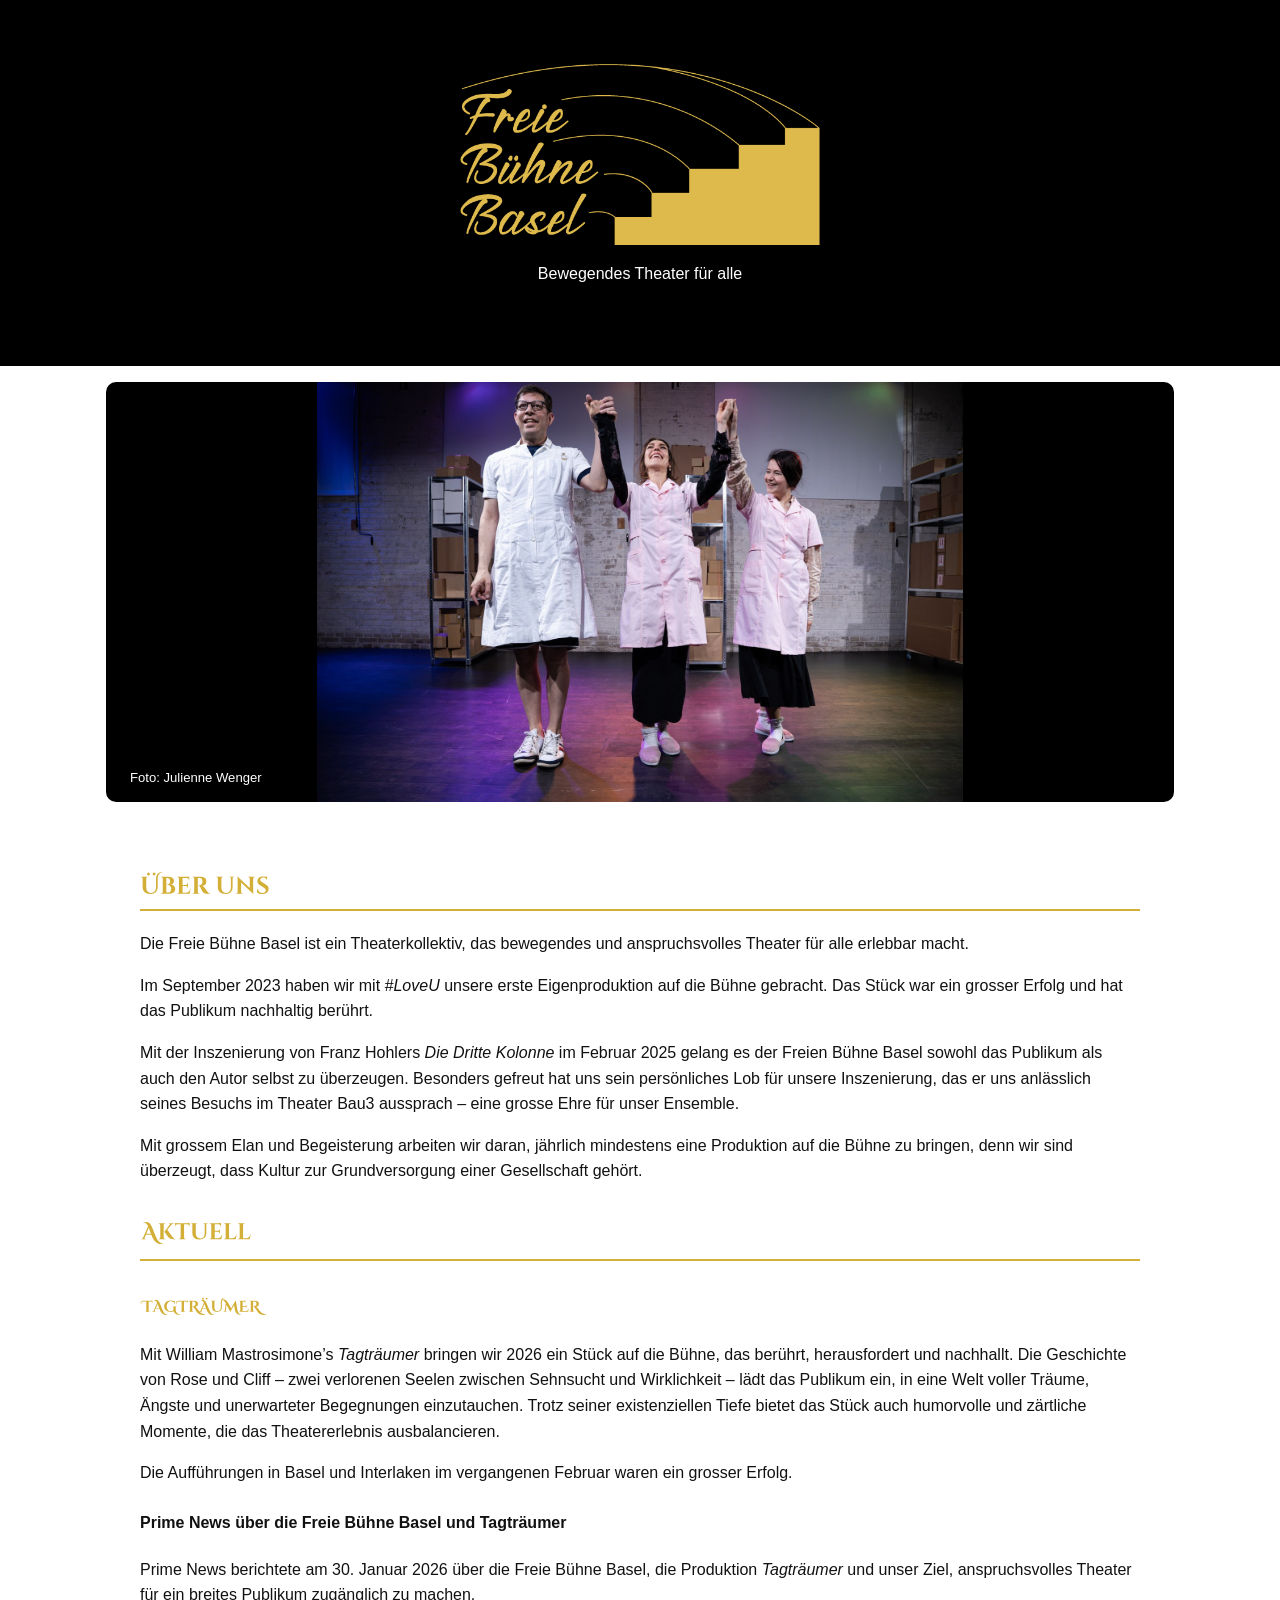
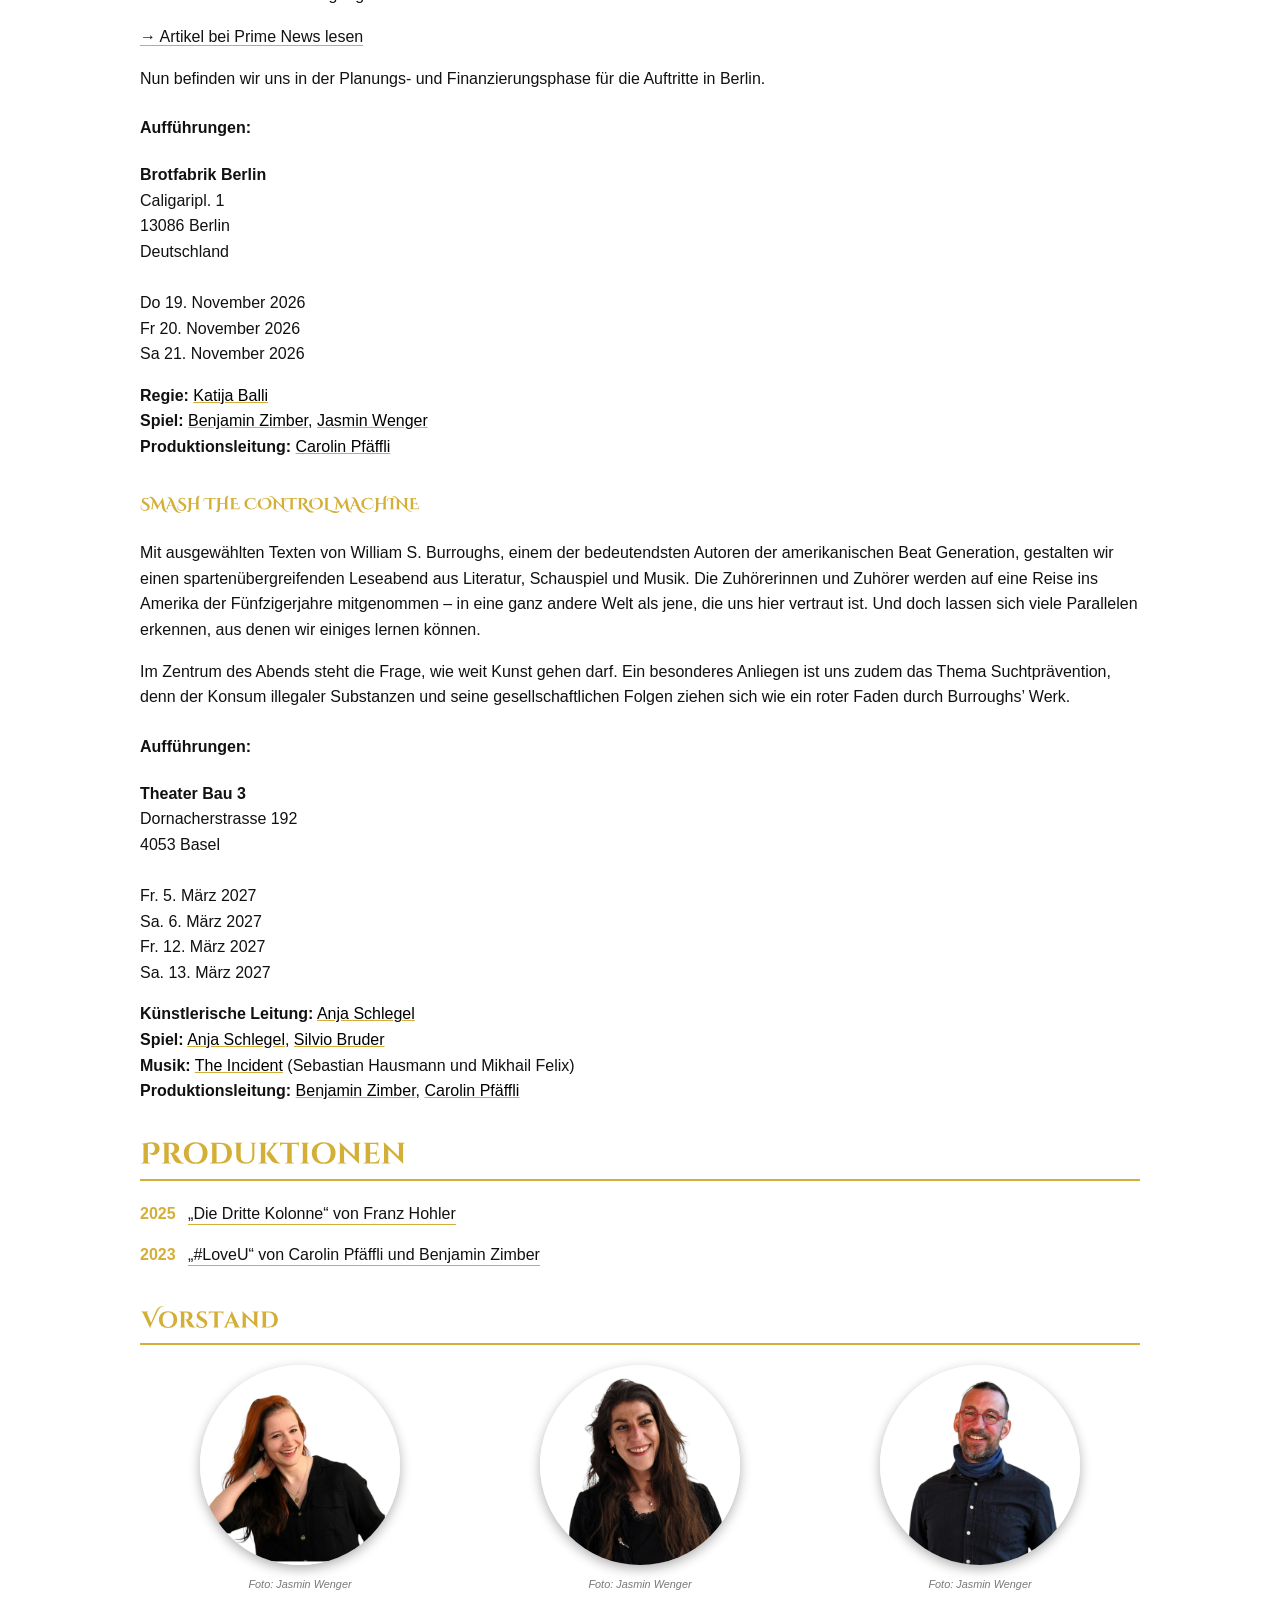
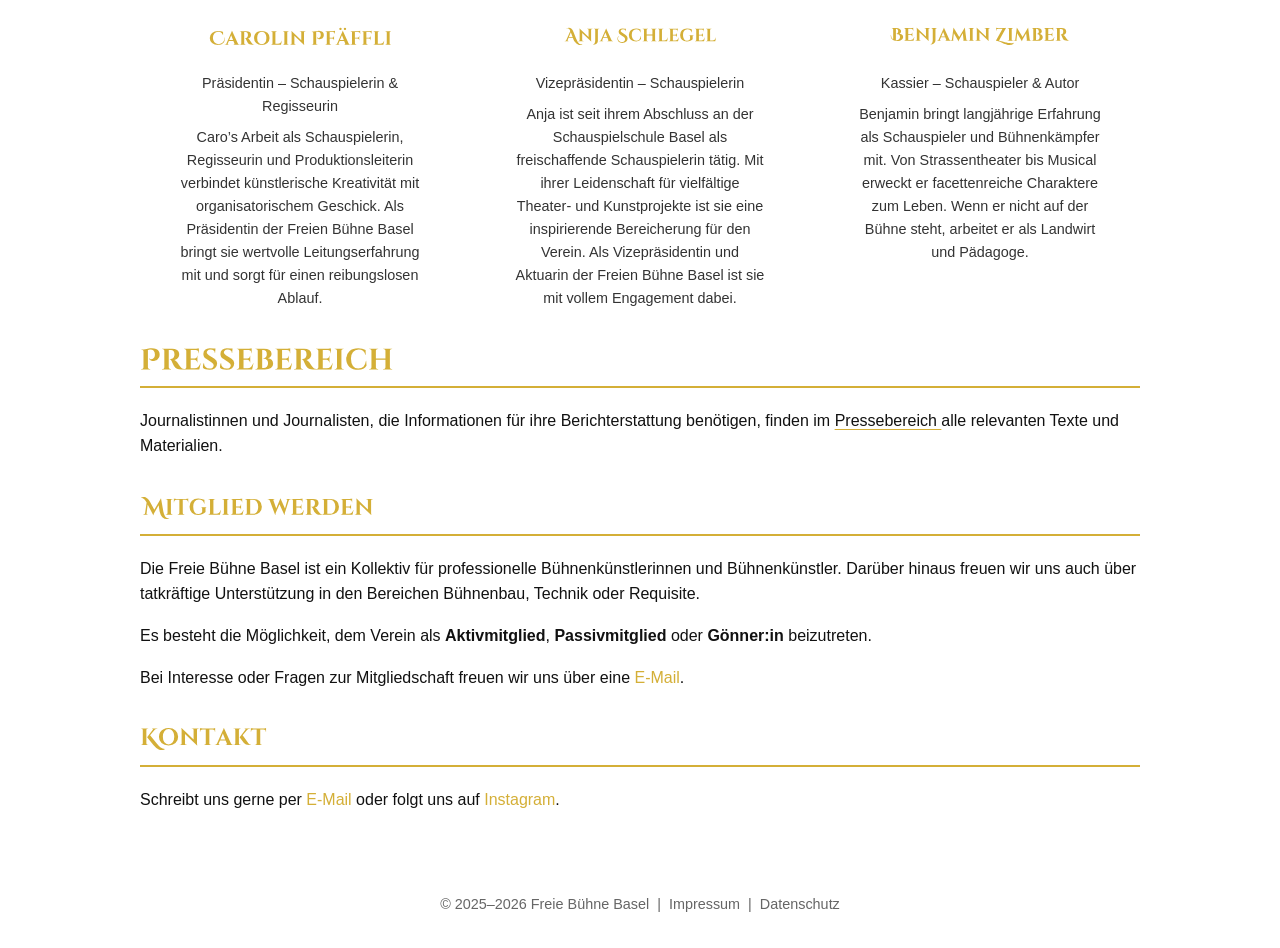
==== commit 80d40593: "Add files via upload" ====
--- a/index.html
+++ b/index.html
@@ -187,7 +187,10 @@
       color: #D4AF37;
       text-decoration: underline;
     }
-    </style>
+    
+.gold-underline-link { color:#111; text-decoration:underline; text-decoration-color:#D4AF37; text-underline-offset:3px; text-decoration-thickness:1px; }
+.gold-underline-link:hover { color:#D4AF37; text-decoration-color:#D4AF37; }
+</style>
 </head>
 <body>
 <header>
@@ -200,14 +203,14 @@
 </section>
 <main>
 <h2><svg aria-label="Über uns" class="cinzel-heading" role="img" viewbox="0 0 538.406 99.703" xmlns="http://www.w3.org/2000/svg"><path d="M 91.203 4.000 Q 92.500 4.000 93.906 4.094 L 93.906 5.094 Q 82.109 6.000 76.906 16.297 Q 73.500 23.000 73.500 33.297 L 73.500 69.000 Q 73.297 81.594 65.391 88.656 Q 57.500 95.703 42.844 95.703 Q 28.203 95.703 19.500 88.453 Q 10.797 81.203 10.906 69.094 L 10.906 30.203 Q 10.906 28.094 9.344 26.703 Q 7.797 25.297 5.609 25.297 L 4.000 25.297 L 4.000 24.297 L 32.797 24.297 L 32.797 25.297 L 31.203 25.297 Q 28.109 25.297 26.609 27.703 Q 25.906 28.797 25.906 30.094 L 25.906 68.297 Q 25.906 78.891 31.406 85.094 Q 36.906 91.297 45.906 91.297 Q 46.000 91.297 46.000 91.297 Q 46.000 91.297 46.109 91.297 Q 55.000 91.297 60.703 85.500 Q 66.406 79.703 66.406 69.594 L 66.406 33.297 Q 66.406 19.797 73.547 11.906 Q 80.703 4.000 91.203 4.000 Z M 39.453 16.641 Q 37.703 18.391 35.203 18.391 Q 32.703 18.391 30.953 16.641 Q 29.203 14.891 29.203 12.391 Q 29.203 9.891 30.953 8.141 Q 32.703 6.391 35.203 6.391 Q 37.703 6.391 39.453 8.141 Q 41.203 9.891 41.203 12.391 Q 41.203 14.891 39.453 16.641 Z M 62.859 16.641 Q 61.109 18.391 58.609 18.391 Q 56.109 18.391 54.359 16.641 Q 52.609 14.891 52.609 12.391 Q 52.609 9.891 54.359 8.141 Q 56.109 6.391 58.609 6.391 Q 61.109 6.391 62.859 8.141 Q 64.609 9.891 64.609 12.391 Q 64.609 14.891 62.859 16.641 Z M 118.509 94.297 L 86.806 94.297 L 86.806 93.297 L 88.103 93.297 Q 90.697 93.297 92.541 91.500 Q 94.400 89.703 94.509 87.094 L 94.509 31.500 Q 94.400 28.891 92.541 27.094 Q 90.697 25.297 88.103 25.297 L 86.806 25.297 L 86.806 24.297 L 115.806 24.297 Q 127.400 24.297 134.244 28.500 Q 141.103 32.703 141.197 41.391 Q 141.103 45.797 139.306 49.094 Q 136.009 55.297 128.900 56.203 Q 136.603 56.891 141.603 61.953 Q 146.603 67.000 146.603 74.797 Q 146.603 84.203 139.056 89.250 Q 131.509 94.297 118.509 94.297 Z M 125.197 42.703 Q 125.103 28.594 112.400 28.594 L 109.509 28.594 L 109.509 89.703 L 114.103 89.703 Q 114.197 89.703 114.306 89.703 Q 121.197 89.703 125.291 85.703 Q 129.400 81.703 129.400 73.594 Q 129.400 67.891 127.103 64.203 Q 122.806 57.297 112.900 57.297 Q 112.900 57.297 112.900 57.297 L 112.900 56.391 Q 112.900 56.391 112.900 56.391 Q 118.103 56.391 121.603 53.047 Q 125.103 49.703 125.197 42.703 Z M 155.403 93.297 Q 157.997 93.297 159.841 91.453 Q 161.700 89.594 161.809 87.000 L 161.809 31.297 Q 161.497 27.797 158.497 26.094 Q 156.997 25.297 155.403 25.297 L 154.106 25.297 L 154.106 24.297 L 192.403 24.297 Q 195.497 24.297 199.200 23.703 Q 202.903 23.094 204.403 22.500 L 204.403 40.000 L 203.403 40.000 L 203.403 38.797 Q 203.403 34.297 200.747 31.547 Q 198.106 28.797 193.606 28.594 L 176.809 28.594 L 176.809 57.703 L 189.997 57.703 Q 193.700 57.594 196.091 55.156 Q 198.497 52.703 198.497 49.094 L 198.497 48.203 L 199.497 48.203 L 199.497 71.297 L 198.497 71.297 L 198.497 70.500 Q 198.497 65.500 194.497 63.094 Q 192.497 62.000 190.106 61.891 L 176.809 61.891 L 176.809 90.000 L 189.903 90.000 Q 197.200 90.000 202.153 85.797 Q 207.106 81.594 209.497 73.891 L 210.497 73.891 L 205.903 94.297 L 154.106 94.297 L 154.106 93.297 L 155.403 93.297 Z M 244.800 28.703 L 240.503 28.703 Q 240.300 28.703 240.206 28.703 L 240.206 87.000 Q 240.300 90.703 243.409 92.500 Q 244.909 93.297 246.597 93.297 L 247.909 93.297 L 247.909 94.297 L 217.503 94.297 L 217.503 93.297 L 218.800 93.297 Q 222.409 93.297 224.300 90.203 Q 225.097 88.797 225.206 87.094 L 225.206 31.594 Q 225.097 29.000 223.253 27.156 Q 221.409 25.297 218.800 25.297 L 217.503 25.297 L 217.503 24.297 L 251.800 24.297 Q 261.503 24.297 268.206 28.500 Q 271.597 30.594 273.597 34.344 Q 275.597 38.094 275.597 42.844 Q 275.597 47.594 273.941 51.594 Q 272.300 55.594 268.441 58.594 Q 264.597 61.594 259.206 62.203 Q 265.003 64.094 269.409 71.000 Q 280.206 88.297 285.409 91.594 Q 288.003 93.203 291.909 93.297 L 291.909 94.297 L 282.097 94.297 Q 273.597 94.297 267.894 91.953 Q 262.206 89.594 258.597 83.891 Q 256.800 81.000 254.003 75.156 Q 251.206 69.297 250.300 66.797 Q 247.597 60.797 243.503 60.094 L 243.503 59.094 L 246.597 59.094 Q 251.097 59.094 254.550 56.406 Q 258.003 53.703 259.206 47.594 Q 259.597 45.500 259.597 44.297 Q 259.597 36.094 256.300 32.453 Q 253.003 28.797 247.800 28.703 Q 246.800 28.703 244.800 28.703 Z M 391.603 25.297 L 389.900 25.297 Q 387.806 25.297 386.244 26.656 Q 384.697 28.000 384.697 30.000 L 384.697 69.000 Q 384.697 81.297 376.994 88.500 Q 369.306 95.703 355.900 95.703 Q 340.103 95.703 331.697 88.656 Q 323.306 81.594 323.306 69.094 L 323.306 30.297 Q 323.306 28.094 321.744 26.703 Q 320.197 25.297 318.009 25.297 L 316.400 25.297 L 316.400 24.297 L 345.197 24.297 L 345.197 25.297 L 343.603 25.297 Q 341.400 25.297 339.900 26.656 Q 338.400 28.000 338.306 30.094 L 338.306 68.297 Q 338.306 78.891 343.494 85.094 Q 348.697 91.297 357.791 91.297 Q 366.900 91.297 372.197 85.453 Q 377.509 79.594 377.603 69.594 L 377.603 30.094 Q 377.603 28.000 376.056 26.656 Q 374.509 25.297 372.306 25.297 L 370.697 25.297 L 370.697 24.297 L 391.603 24.297 L 391.603 25.297 Z M 476.406 25.297 Q 473.906 25.297 472.094 27.047 Q 470.297 28.797 470.203 31.297 L 470.203 82.891 Q 470.203 89.594 471.109 94.203 L 471.406 95.703 L 470.500 95.703 L 420.000 47.594 L 420.000 87.297 Q 420.000 89.797 421.797 91.547 Q 423.609 93.297 426.109 93.297 L 428.000 93.297 L 428.000 94.297 L 397.703 94.297 L 397.703 93.297 L 399.500 93.297 Q 402.109 93.297 403.906 91.547 Q 405.703 89.797 405.703 87.203 L 405.703 35.297 Q 405.703 28.703 404.797 24.297 L 404.609 22.797 L 405.500 22.797 L 456.000 70.891 L 456.000 31.391 Q 455.906 28.797 454.094 27.047 Q 452.297 25.297 449.797 25.297 L 448.000 25.297 L 448.000 24.297 L 478.297 24.297 L 478.297 25.297 L 476.406 25.297 Z M 486.203 85.000 Q 486.203 77.797 489.297 72.703 L 490.203 72.703 Q 490.109 73.500 490.109 74.297 Q 490.109 81.203 495.047 86.359 Q 500.000 91.500 508.609 91.500 Q 515.297 91.500 519.047 88.297 Q 522.797 85.094 522.797 80.203 Q 522.797 74.297 514.797 69.891 L 497.406 58.391 Q 492.203 55.391 489.953 51.141 Q 487.703 46.891 487.703 42.500 Q 487.703 33.094 493.656 28.000 Q 499.609 22.891 508.906 22.891 Q 514.406 22.891 522.500 23.891 L 528.797 23.891 L 527.500 38.594 L 526.500 38.594 Q 526.500 33.391 522.641 30.250 Q 518.797 27.094 512.406 27.094 Q 504.609 27.094 501.109 31.891 Q 499.297 34.203 499.297 37.094 Q 499.297 41.891 506.297 46.000 L 525.406 58.391 Q 534.406 63.594 534.406 73.703 Q 534.406 84.391 527.156 90.047 Q 519.906 95.703 507.906 95.703 Q 501.109 95.703 495.359 94.047 Q 489.609 92.391 486.906 89.594 Q 486.203 87.703 486.203 85.000 Z" fill="currentColor"></path></svg></h2>
-<p>Die Freie Bühne Basel ist ein junger Theaterverein, der bewegendes und anspruchsvolles Theater für alle erlebbar macht. Wir verstehen das Theater als einen Ort der Begegnung und des Austauschs, an dem Kunst Menschen zusammenführt und zum Dialog anregt.</p>
+<p>Die Freie Bühne Basel ist ein Theaterkollektiv, das bewegendes und anspruchsvolles Theater für alle erlebbar macht.</p>
 <p>Im September 2023 haben wir mit <em>#LoveU</em> unsere erste Eigenproduktion auf die Bühne gebracht. Das Stück war ein grosser Erfolg und hat das Publikum nachhaltig berührt.</p>
 <p>Mit der Inszenierung von Franz Hohlers <em>Die Dritte Kolonne</em> im Februar 2025 gelang es der Freien Bühne Basel sowohl das Publikum als auch den Autor selbst zu überzeugen. Besonders gefreut hat uns sein persönliches Lob für unsere Inszenierung, das er uns anlässlich seines Besuchs im Theater Bau3 aussprach – eine grosse Ehre für unser Ensemble.</p>
 <p>Mit grossem Elan und Begeisterung arbeiten wir daran, jährlich mindestens eine Produktion auf die Bühne zu bringen, denn wir sind überzeugt, dass Kultur zur Grundversorgung einer Gesellschaft gehört.</p>
 <h2><svg aria-label="Aktuell" class="cinzel-heading" role="img" viewbox="0 0 490.797 105.490" xmlns="http://www.w3.org/2000/svg"><path d="M 103.297 98.203 Q 92.406 103.703 81.203 100.000 Q 69.297 96.203 60.703 83.812 Q 56.109 77.203 52.797 68.500 L 49.609 60.000 L 26.000 60.000 L 20.703 72.609 Q 20.203 73.906 20.203 74.703 Q 20.203 75.500 20.547 76.453 Q 20.906 77.406 22.047 78.156 Q 23.203 78.906 24.609 78.906 L 25.406 78.906 L 25.406 79.906 L 4.000 79.906 L 4.000 78.906 L 4.906 78.906 Q 7.203 78.906 9.453 77.562 Q 11.703 76.203 13.203 73.500 L 35.500 22.609 Q 31.609 13.812 27.203 10.500 Q 23.500 7.703 20.141 7.703 Q 16.797 7.703 13.906 8.703 L 13.703 7.703 Q 20.906 4.000 27.500 4.000 Q 35.703 4.000 42.203 10.406 Q 48.609 16.703 53.500 28.609 L 68.000 64.406 Q 76.203 84.703 84.797 92.312 Q 88.297 95.406 92.000 96.609 Q 95.703 97.812 98.250 97.812 Q 100.797 97.812 103.203 97.203 L 103.297 98.203 Z M 27.703 55.703 L 48.109 55.703 L 41.109 37.203 Q 40.609 35.812 39.703 33.359 Q 38.797 30.906 38.500 29.906 L 27.703 55.703 Z M 82.703 78.906 Q 85.297 78.906 87.141 77.062 Q 89.000 75.203 89.109 72.609 L 89.109 17.109 Q 89.000 13.500 85.797 11.703 Q 84.406 10.906 82.703 10.906 L 81.406 10.906 L 81.406 9.906 L 111.797 9.906 L 111.703 10.906 L 110.500 10.906 Q 106.906 10.906 105.000 14.000 Q 104.109 15.406 104.109 17.109 L 104.109 72.609 Q 104.109 75.203 106.000 77.062 Q 107.906 78.906 110.500 78.906 L 111.703 78.906 L 111.797 79.906 L 81.406 79.906 L 81.406 78.906 L 82.703 78.906 Z M 154.906 79.906 L 146.703 79.906 Q 131.500 79.906 125.203 71.609 Q 107.297 47.312 107.297 46.906 L 131.000 15.500 Q 131.797 14.500 131.797 13.703 Q 131.797 12.906 131.500 12.312 Q 130.703 10.812 128.703 10.812 L 127.703 10.812 L 127.703 9.906 L 150.609 9.906 L 150.609 10.812 L 150.203 10.812 Q 143.500 10.812 139.297 15.609 L 119.797 38.703 L 144.703 72.703 Q 149.297 78.703 154.906 78.906 L 154.906 79.906 Z M 193.709 14.000 L 193.709 72.703 Q 193.803 75.312 195.647 77.109 Q 197.506 78.906 200.100 78.906 L 201.303 78.906 L 201.397 79.906 L 171.006 79.906 L 171.006 78.906 L 172.303 78.906 Q 174.803 78.906 176.647 77.109 Q 178.506 75.312 178.709 72.812 L 178.709 14.000 L 165.209 14.000 Q 160.600 14.109 157.897 16.906 Q 155.209 19.703 155.209 24.203 L 155.209 25.406 L 154.209 25.406 L 154.209 8.000 Q 155.600 8.609 159.241 9.219 Q 162.897 9.812 166.006 9.812 L 206.303 9.812 Q 211.209 9.703 214.303 9.016 Q 217.397 8.312 218.100 8.000 L 218.100 25.406 L 217.100 25.406 L 217.100 24.203 Q 217.100 19.703 214.397 16.906 Q 211.709 14.109 207.100 14.000 L 193.709 14.000 Z M 298.403 10.906 L 296.700 10.906 Q 294.606 10.906 293.044 12.266 Q 291.497 13.609 291.497 15.609 L 291.497 54.609 Q 291.497 66.906 283.794 74.109 Q 276.106 81.312 262.700 81.312 Q 246.903 81.312 238.497 74.266 Q 230.106 67.203 230.106 54.703 L 230.106 15.906 Q 230.106 13.703 228.544 12.312 Q 226.997 10.906 224.809 10.906 L 223.200 10.906 L 223.200 9.906 L 251.997 9.906 L 251.997 10.906 L 250.403 10.906 Q 248.200 10.906 246.700 12.266 Q 245.200 13.609 245.106 15.703 L 245.106 53.906 Q 245.106 64.500 250.294 70.703 Q 255.497 76.906 264.591 76.906 Q 273.700 76.906 278.997 71.062 Q 284.309 65.203 284.403 55.203 L 284.403 15.703 Q 284.403 13.609 282.856 12.266 Q 281.309 10.906 279.106 10.906 L 277.497 10.906 L 277.497 9.906 L 298.403 9.906 L 298.403 10.906 Z M 307.003 78.906 Q 309.597 78.906 311.441 77.062 Q 313.300 75.203 313.409 72.609 L 313.409 16.906 Q 313.097 13.406 310.097 11.703 Q 308.597 10.906 307.003 10.906 L 305.706 10.906 L 305.706 9.906 L 344.003 9.906 Q 347.097 9.906 350.800 9.312 Q 354.503 8.703 356.003 8.109 L 356.003 25.609 L 355.003 25.609 L 355.003 24.406 Q 355.003 19.906 352.347 17.156 Q 349.706 14.406 345.206 14.203 L 328.409 14.203 L 328.409 43.312 L 341.597 43.312 Q 345.300 43.203 347.691 40.766 Q 350.097 38.312 350.097 34.703 L 350.097 33.812 L 351.097 33.812 L 351.097 56.906 L 350.097 56.906 L 350.097 56.109 Q 350.097 51.109 346.097 48.703 Q 344.097 47.609 341.706 47.500 L 328.409 47.500 L 328.409 75.609 L 341.503 75.609 Q 348.800 75.609 353.753 71.406 Q 358.706 67.203 361.097 59.500 L 362.097 59.500 L 357.503 79.906 L 305.706 79.906 L 305.706 78.906 L 307.003 78.906 Z M 370.103 78.906 Q 372.697 78.906 374.541 77.062 Q 376.400 75.203 376.509 72.609 L 376.509 17.203 Q 376.400 14.609 374.541 12.766 Q 372.697 10.906 370.103 10.906 L 368.806 10.906 L 368.806 9.906 L 399.197 9.906 L 399.103 10.906 L 397.900 10.906 Q 395.306 10.906 393.400 12.766 Q 391.509 14.609 391.509 17.203 L 391.509 75.609 L 404.603 75.609 Q 411.900 75.609 416.853 71.406 Q 421.806 67.203 424.197 59.500 L 425.197 59.500 L 420.603 79.906 L 368.806 79.906 L 368.806 78.906 L 370.103 78.906 Z M 431.703 78.906 Q 434.297 78.906 436.141 77.062 Q 438.000 75.203 438.109 72.609 L 438.109 17.203 Q 438.000 14.609 436.141 12.766 Q 434.297 10.906 431.703 10.906 L 430.406 10.906 L 430.406 9.906 L 460.797 9.906 L 460.703 10.906 L 459.500 10.906 Q 456.906 10.906 455.000 12.766 Q 453.109 14.609 453.109 17.203 L 453.109 75.609 L 466.203 75.609 Q 473.500 75.609 478.453 71.406 Q 483.406 67.203 485.797 59.500 L 486.797 59.500 L 482.203 79.906 L 430.406 79.906 L 430.406 78.906 L 431.703 78.906 Z" fill="currentColor"></path></svg></h2>
 <h3><svg aria-label="TAGTRÄUMER" class="cinzel-heading" role="img" viewbox="0 0 809.906 119.891" xmlns="http://www.w3.org/2000/svg"><path d="M 8.906 47.594 Q 4.000 42.891 4.000 37.500 Q 4.000 33.297 6.703 30.203 Q 11.812 24.203 21.000 24.203 L 68.109 24.203 Q 72.500 24.094 75.797 23.453 Q 79.109 22.797 80.000 22.391 L 80.000 39.797 L 79.000 39.797 L 79.000 38.594 Q 79.000 34.094 76.297 31.297 Q 73.609 28.500 69.000 28.391 L 55.500 28.391 L 55.500 87.094 Q 55.703 90.703 58.812 92.500 Q 60.203 93.297 61.906 93.297 L 63.203 93.297 L 63.203 94.297 L 32.812 94.297 L 32.812 93.297 L 34.109 93.297 Q 36.703 93.297 38.547 91.500 Q 40.406 89.703 40.500 87.203 L 40.500 28.391 L 21.000 28.391 Q 16.906 28.391 13.812 29.891 Q 7.500 32.891 7.500 39.297 Q 7.500 43.094 9.906 47.094 L 8.906 47.594 Z M 177.800 112.594 Q 166.909 118.094 155.706 114.391 Q 143.800 110.594 135.206 98.203 Q 130.612 91.594 127.300 82.891 L 124.112 74.391 L 100.503 74.391 L 95.206 87.000 Q 94.706 88.297 94.706 89.094 Q 94.706 89.891 95.050 90.844 Q 95.409 91.797 96.550 92.547 Q 97.706 93.297 99.112 93.297 L 99.909 93.297 L 99.909 94.297 L 78.503 94.297 L 78.503 93.297 L 79.409 93.297 Q 81.706 93.297 83.956 91.953 Q 86.206 90.594 87.706 87.891 L 110.003 37.000 Q 106.112 28.203 101.706 24.891 Q 98.003 22.094 94.644 22.094 Q 91.300 22.094 88.409 23.094 L 88.206 22.094 Q 95.409 18.391 102.003 18.391 Q 110.206 18.391 116.706 24.797 Q 123.112 31.094 128.003 43.000 L 142.503 78.797 Q 150.706 99.094 159.300 106.703 Q 162.800 109.797 166.503 111.000 Q 170.206 112.203 172.753 112.203 Q 175.300 112.203 177.706 111.594 L 177.800 112.594 Z M 102.206 70.094 L 122.612 70.094 L 115.612 51.594 Q 115.112 50.203 114.206 47.750 Q 113.300 45.297 113.003 44.297 L 102.206 70.094 Z M 247.206 114.094 Q 244.706 114.094 242.300 113.703 Q 232.612 112.203 225.800 106.344 Q 219.003 100.500 216.003 91.797 Q 206.612 95.703 195.706 95.703 Q 177.706 95.703 166.206 85.500 Q 154.706 75.297 154.706 59.297 Q 154.706 48.594 159.956 40.297 Q 165.206 32.000 174.706 27.453 Q 184.206 22.891 196.409 22.891 Q 204.409 22.891 211.909 24.453 Q 219.409 26.000 224.003 28.297 L 224.206 45.500 L 223.409 45.500 Q 221.003 36.391 214.144 31.750 Q 207.300 27.094 197.706 27.094 Q 185.909 27.094 178.456 36.156 Q 171.003 45.203 171.003 59.453 Q 171.003 73.703 178.300 82.609 Q 185.612 91.500 197.112 91.500 Q 203.300 91.500 207.847 88.797 Q 212.409 86.094 214.003 81.594 L 214.003 66.391 Q 214.003 64.203 212.706 63.000 Q 211.409 61.797 209.003 61.797 L 207.409 61.797 L 207.409 60.797 L 235.503 60.797 L 235.503 61.797 L 234.003 61.797 Q 231.503 61.797 230.206 63.000 Q 228.909 64.203 229.003 66.297 L 229.003 82.203 Q 229.112 88.797 231.503 94.500 Q 236.800 106.703 249.112 109.703 Q 252.409 110.500 255.956 110.500 Q 259.503 110.500 263.206 109.703 L 263.409 110.703 Q 254.800 114.094 247.206 114.094 Z M 235.306 47.594 Q 230.400 42.891 230.400 37.500 Q 230.400 33.297 233.103 30.203 Q 238.212 24.203 247.400 24.203 L 294.509 24.203 Q 298.900 24.094 302.197 23.453 Q 305.509 22.797 306.400 22.391 L 306.400 39.797 L 305.400 39.797 L 305.400 38.594 Q 305.400 34.094 302.697 31.297 Q 300.009 28.500 295.400 28.391 L 281.900 28.391 L 281.900 87.094 Q 282.103 90.703 285.212 92.500 Q 286.603 93.297 288.306 93.297 L 289.603 93.297 L 289.603 94.297 L 259.212 94.297 L 259.212 93.297 L 260.509 93.297 Q 263.103 93.297 264.947 91.500 Q 266.806 89.703 266.900 87.203 L 266.900 28.391 L 247.400 28.391 Q 243.306 28.391 240.212 29.891 Q 233.900 32.891 233.900 39.297 Q 233.900 43.094 236.306 47.094 L 235.306 47.594 Z M 416.106 111.297 Q 408.309 115.203 399.512 115.203 Q 391.700 115.203 385.309 112.797 Q 371.512 107.703 361.809 92.891 Q 359.309 89.297 352.497 79.094 Q 345.700 68.891 343.700 66.094 Q 340.200 60.594 338.106 60.094 L 338.106 59.094 Q 338.200 59.094 338.356 59.094 Q 338.512 59.094 338.700 59.094 Q 338.903 59.094 339.106 59.094 Q 339.309 59.094 339.606 59.094 Q 339.903 59.094 340.106 59.094 Q 345.200 59.094 349.512 56.797 Q 356.012 53.203 356.012 43.500 Q 356.012 36.391 352.012 32.547 Q 348.012 28.703 342.403 28.703 L 334.809 28.703 L 334.809 87.000 Q 334.809 89.594 336.700 91.453 Q 338.606 93.297 341.200 93.297 L 342.512 93.297 L 342.512 94.297 L 312.106 94.297 L 312.106 93.297 L 313.403 93.297 Q 315.903 93.297 317.794 91.500 Q 319.700 89.703 319.809 87.094 L 319.809 31.594 Q 319.700 29.000 317.856 27.156 Q 316.012 25.297 313.403 25.297 L 312.106 25.297 L 312.106 24.297 L 346.403 24.297 Q 359.309 24.297 366.403 30.203 Q 372.012 34.797 372.012 43.203 Q 372.012 51.594 366.559 56.844 Q 361.106 62.094 354.106 62.094 Q 353.512 62.094 352.809 62.000 Q 356.903 64.203 359.653 66.906 Q 362.403 69.594 364.450 72.000 Q 366.512 74.391 367.950 76.250 Q 369.403 78.094 371.794 81.156 Q 374.200 84.203 376.794 87.500 Q 379.403 90.797 382.544 94.250 Q 385.700 97.703 389.544 100.797 Q 393.403 103.891 397.403 105.891 Q 405.903 110.203 416.106 110.297 L 416.106 111.297 Z M 407.550 15.047 Q 405.800 16.797 403.300 16.797 Q 400.800 16.797 399.050 15.047 Q 397.300 13.297 397.300 10.797 Q 397.300 8.297 399.050 6.547 Q 400.800 4.797 403.300 4.797 Q 405.800 4.797 407.550 6.547 Q 409.300 8.297 409.300 10.797 Q 409.300 13.297 407.550 15.047 Z M 430.862 15.047 Q 429.112 16.797 426.612 16.797 Q 424.112 16.797 422.362 15.047 Q 420.612 13.297 420.612 10.797 Q 420.612 8.297 422.362 6.547 Q 424.112 4.797 426.612 4.797 Q 429.112 4.797 430.862 6.547 Q 432.612 8.297 432.612 10.797 Q 432.612 13.297 430.862 15.047 Z M 477.300 112.594 Q 470.800 115.891 465.206 115.891 Q 459.612 115.891 454.612 114.234 Q 449.612 112.594 444.503 108.703 Q 433.503 100.297 426.800 82.891 L 423.612 74.391 L 400.003 74.391 L 394.706 87.000 Q 394.206 88.297 394.206 89.094 Q 394.206 89.891 394.550 90.844 Q 394.909 91.797 396.050 92.547 Q 397.206 93.297 398.612 93.297 L 399.409 93.297 L 399.409 94.297 L 378.003 94.297 L 378.003 93.297 L 378.909 93.297 Q 381.206 93.297 383.456 91.953 Q 385.706 90.594 387.206 87.891 L 409.503 37.000 Q 405.612 28.203 401.206 24.891 Q 397.503 22.094 394.144 22.094 Q 390.800 22.094 387.909 23.094 L 387.706 22.094 Q 394.909 18.391 401.503 18.391 Q 409.706 18.391 416.206 24.797 Q 422.612 31.094 427.503 43.000 L 442.003 78.797 Q 450.206 99.094 458.800 106.703 Q 462.300 109.797 466.003 111.000 Q 469.706 112.203 472.253 112.203 Q 474.800 112.203 477.206 111.594 L 477.300 112.594 Z M 401.706 70.094 L 422.112 70.094 L 415.112 51.594 Q 414.612 50.297 413.659 47.703 Q 412.706 45.094 412.503 44.297 L 401.706 70.094 Z M 542.206 4.000 Q 543.503 4.000 544.909 4.094 L 544.909 5.094 Q 533.112 6.000 527.909 16.297 Q 524.503 23.000 524.503 33.297 L 524.503 69.000 Q 524.300 81.594 516.394 88.656 Q 508.503 95.703 493.847 95.703 Q 479.206 95.703 470.503 88.453 Q 461.800 81.203 461.909 69.094 L 461.909 30.203 Q 461.909 28.094 460.347 26.703 Q 458.800 25.297 456.612 25.297 L 455.003 25.297 L 455.003 24.297 L 483.800 24.297 L 483.800 25.297 L 482.206 25.297 Q 479.112 25.297 477.612 27.703 Q 476.909 28.797 476.909 30.094 L 476.909 68.297 Q 476.909 78.891 482.409 85.094 Q 487.909 91.297 496.909 91.297 Q 497.003 91.297 497.003 91.297 Q 497.003 91.297 497.112 91.297 Q 506.003 91.297 511.706 85.500 Q 517.409 79.703 517.409 69.594 L 517.409 33.297 Q 517.409 19.797 524.550 11.906 Q 531.706 4.000 542.206 4.000 Z M 524.012 17.703 Q 529.700 15.297 533.903 15.297 Q 538.106 15.297 541.309 16.094 Q 544.512 16.891 547.856 18.750 Q 551.200 20.594 554.106 23.297 Q 559.700 28.594 563.606 35.297 L 583.606 72.797 L 612.606 22.891 L 613.512 22.891 L 623.903 81.703 Q 626.309 95.297 632.200 103.297 Q 638.106 111.391 648.403 111.391 Q 649.106 111.391 649.700 111.391 L 649.700 112.391 Q 644.200 113.891 638.903 113.891 Q 628.106 113.891 619.200 105.391 Q 610.606 97.297 607.512 81.703 L 602.606 52.594 L 583.809 85.203 Q 580.012 91.500 579.903 96.297 L 579.012 96.297 L 554.106 49.094 L 549.200 89.094 Q 548.903 91.391 551.200 92.797 Q 552.106 93.391 553.106 93.391 L 554.700 93.391 L 554.700 94.297 L 533.809 94.297 L 533.809 93.297 L 535.403 93.297 Q 538.012 93.297 540.059 91.750 Q 542.106 90.203 542.606 87.500 L 549.403 39.797 Q 544.903 31.797 539.106 25.594 Q 532.606 18.594 525.512 18.594 Q 524.809 18.594 524.200 18.703 L 524.012 17.703 Z M 635.906 93.297 Q 638.500 93.297 640.344 91.453 Q 642.203 89.594 642.312 87.000 L 642.312 31.297 Q 642.000 27.797 639.000 26.094 Q 637.500 25.297 635.906 25.297 L 634.609 25.297 L 634.609 24.297 L 662.703 24.297 Q 667.109 24.297 670.406 23.594 Q 673.703 22.891 674.703 22.500 L 674.703 40.000 L 673.609 40.000 L 673.609 38.797 Q 673.703 34.297 671.047 31.547 Q 668.406 28.797 663.906 28.594 L 657.312 28.594 L 657.312 57.703 L 673.203 57.703 Q 676.906 57.594 679.297 55.156 Q 681.703 52.703 681.703 49.094 L 681.703 48.203 L 682.609 48.203 L 682.609 71.297 L 681.703 71.297 L 681.703 70.500 Q 681.703 66.797 679.297 64.406 Q 676.906 62.000 673.312 61.891 L 657.312 61.891 L 657.312 90.000 L 676.812 90.000 Q 684.109 90.000 689.047 85.797 Q 694.000 81.594 696.406 73.891 L 697.406 73.891 L 692.703 94.297 L 634.609 94.297 L 634.609 93.297 L 635.906 93.297 Z M 805.906 111.297 Q 798.109 115.203 789.312 115.203 Q 781.500 115.203 775.109 112.797 Q 761.312 107.703 751.609 92.891 Q 749.109 89.297 742.297 79.094 Q 735.500 68.891 733.500 66.094 Q 730.000 60.594 727.906 60.094 L 727.906 59.094 Q 728.000 59.094 728.156 59.094 Q 728.312 59.094 728.500 59.094 Q 728.703 59.094 728.906 59.094 Q 729.109 59.094 729.406 59.094 Q 729.703 59.094 729.906 59.094 Q 735.000 59.094 739.312 56.797 Q 745.812 53.203 745.812 43.500 Q 745.812 36.391 741.812 32.547 Q 737.812 28.703 732.203 28.703 L 724.609 28.703 L 724.609 87.000 Q 724.609 89.594 726.500 91.453 Q 728.406 93.297 731.000 93.297 L 732.312 93.297 L 732.312 94.297 L 701.906 94.297 L 701.906 93.297 L 703.203 93.297 Q 705.703 93.297 707.594 91.500 Q 709.500 89.703 709.609 87.094 L 709.609 31.594 Q 709.500 29.000 707.656 27.156 Q 705.812 25.297 703.203 25.297 L 701.906 25.297 L 701.906 24.297 L 736.203 24.297 Q 749.109 24.297 756.203 30.203 Q 761.812 34.797 761.812 43.203 Q 761.812 51.594 756.359 56.844 Q 750.906 62.094 743.906 62.094 Q 743.312 62.094 742.609 62.000 Q 746.703 64.203 749.453 66.906 Q 752.203 69.594 754.250 72.000 Q 756.312 74.391 757.750 76.250 Q 759.203 78.094 761.594 81.156 Q 764.000 84.203 766.594 87.500 Q 769.203 90.797 772.344 94.250 Q 775.500 97.703 779.344 100.797 Q 783.203 103.891 787.203 105.891 Q 795.703 110.203 805.906 110.297 L 805.906 111.297 Z" fill="currentColor"></path></svg></h3>
 <p>Mit William Mastrosimone’s <em>Tagträumer</em> bringen wir 2026 ein Stück auf die Bühne, das berührt, herausfordert und nachhallt. Die Geschichte von Rose und Cliff – zwei verlorenen Seelen zwischen Sehnsucht und Wirklichkeit – lädt das Publikum ein, in eine Welt voller Träume, Ängste und unerwarteter Begegnungen einzutauchen. Trotz seiner existenziellen Tiefe bietet das Stück auch humorvolle und zärtliche Momente, die das Theatererlebnis ausbalancieren.</p>
-<p>Die Aufführungen in Basel und Interlaken im vergangenen Februar waren ein grosser Erfolg. Nun befinden wir uns in der Planungs- und Finanzierungsphase für die Auftritte in Berlin.</p>
+<p>Die Aufführungen in Basel und Interlaken im vergangenen Februar waren ein grosser Erfolg.</p><h4>Prime News über die Freie Bühne Basel und Tagträumer</h4><p>Prime News berichtete am 30. Januar 2026 über die Freie Bühne Basel, die Produktion <em>Tagträumer</em> und unser Ziel, anspruchsvolles Theater für ein breites Publikum zugänglich zu machen.</p><p><a class="gold-underline-link" href="https://primenews.ch/articles/2026/01/die-freie-buehne-will-theater-wieder-zugaenglicher-machen" rel="noopener" target="_blank">→ Artikel bei Prime News lesen</a></p><p>Nun befinden wir uns in der Planungs- und Finanzierungsphase für die Auftritte in Berlin.</p>
 <h4>Aufführungen:</h4>
 <p>
 <strong>Brotfabrik Berlin</strong><br/>
@@ -292,7 +295,7 @@
 <p>
   Journalistinnen und Journalisten, die Informationen für ihre Berichterstattung benötigen,
   finden im
-  <a href="presse.html" style="color:#D4AF37; font-weight:500; text-decoration:none;">
+  <a class="gold-underline-link" href="presse.html">
     Pressebereich
   </a>
   alle relevanten Texte und Materialien.
